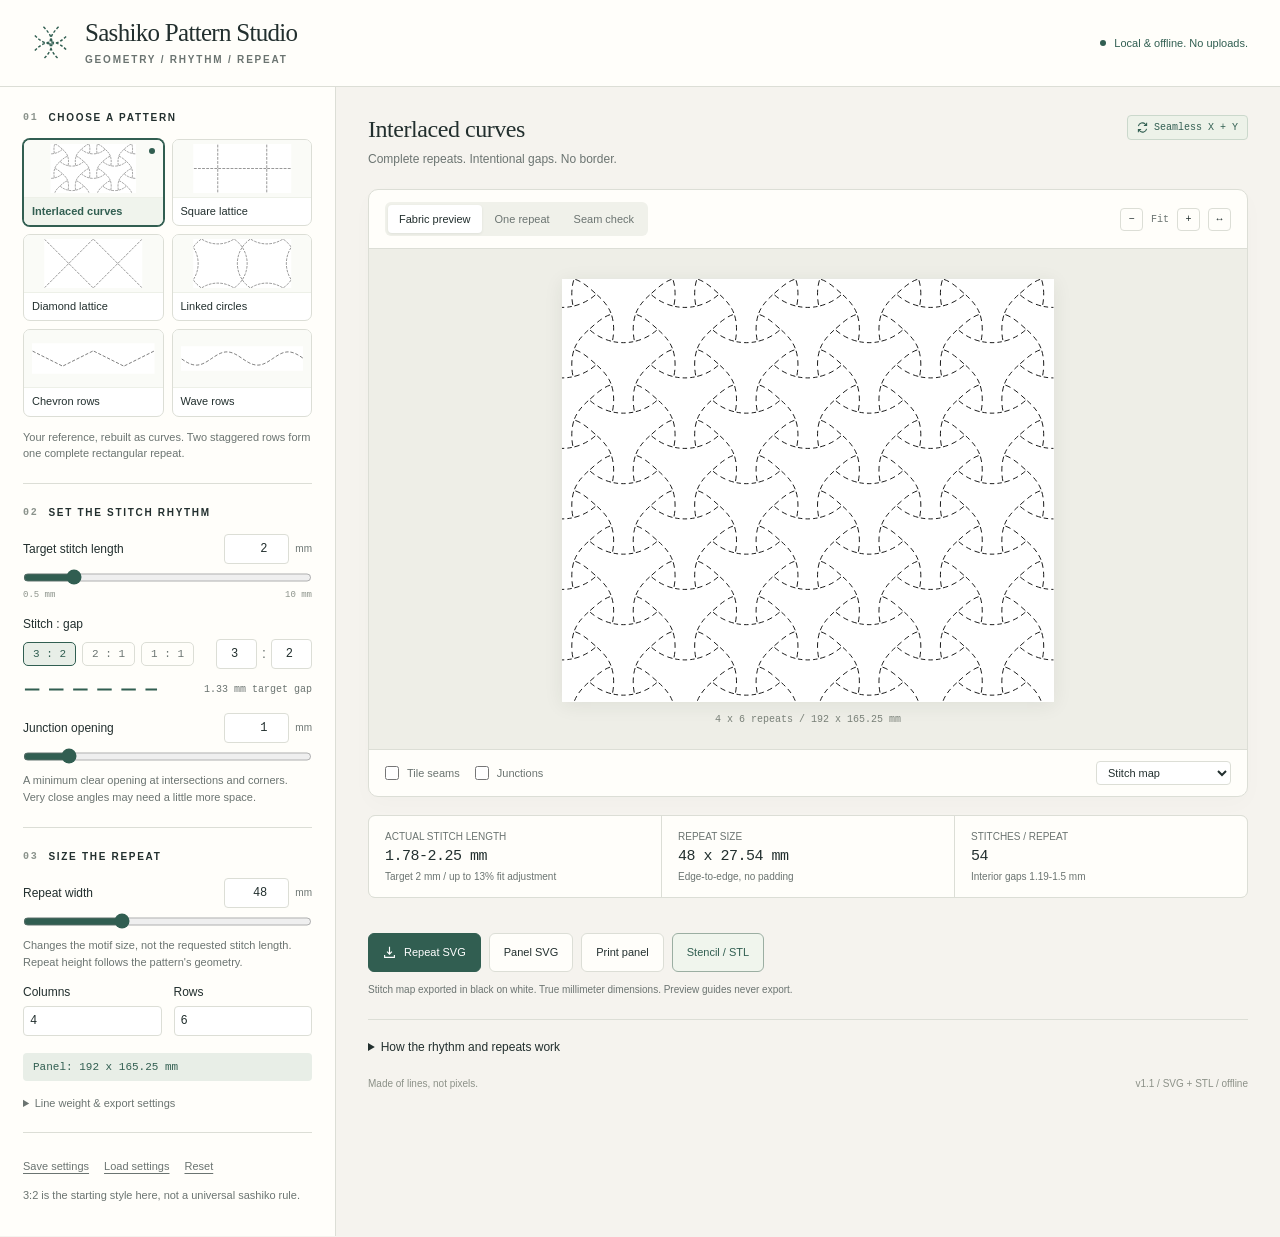
==== index.html @ c899e9f4 "Add Sashiko Pattern Studio with SVG and stencil STL export Import the complete v1.1 application, edi" ====
<!doctype html>
<html lang="en">
<head>
<meta charset="utf-8">
<meta name="viewport" content="width=device-width,initial-scale=1">
<meta name="color-scheme" content="light">
<title>Sashiko Pattern Studio</title>
<style>
:root{--paper:#f5f3ee;--white:#fffefa;--ink:#222f2e;--muted:#6b7471;--line:#dcded6;--green:#315e51;--green-light:#e8eee7;--accent:#c47b4a;--mono:ui-monospace,SFMono-Regular,Menlo,Consolas,monospace;--sans:Inter,-apple-system,BlinkMacSystemFont,"Segoe UI",sans-serif}
*{box-sizing:border-box}body{margin:0;background:var(--paper);color:var(--ink);font:14px/1.5 var(--sans)}button,input,select{font:inherit}button{cursor:pointer}button:focus-visible,input:focus-visible,select:focus-visible,a:focus-visible,summary:focus-visible{outline:3px solid var(--accent);outline-offset:3px}button:disabled{cursor:wait;opacity:.5}a{color:var(--green)}header{height:87px;display:flex;align-items:center;justify-content:space-between;border-bottom:1px solid var(--line);padding:0 32px;background:var(--white);gap:20px}.brand{display:flex;gap:15px;align-items:center}.brand-icon{width:38px;height:38px;color:var(--green)}h1{font-family:Georgia,serif;font-size:25px;font-weight:normal;letter-spacing:-.7px;line-height:1.15;margin:0}.kicker{font-size:10px;font-weight:600;letter-spacing:1.8px;text-transform:uppercase;color:var(--muted);margin-top:5px}.offline{display:flex;align-items:center;gap:8px;color:var(--green);font-size:11px;white-space:nowrap}.offline:before{content:"";width:6px;height:6px;border-radius:50%;background:var(--green)}.workspace{display:grid;grid-template-columns:336px minmax(0,1fr);max-width:1640px;margin:auto;min-height:calc(100vh - 87px)}aside{border-right:1px solid var(--line);background:var(--white);padding:23px 23px 32px}.section{padding:21px 0;border-bottom:1px solid var(--line)}.section:first-child{padding-top:0}.section:last-child{border:0;padding-bottom:0}.section-title{font-size:10px;letter-spacing:1.7px;text-transform:uppercase;font-weight:650;display:flex;align-items:center;gap:10px;margin:0 0 14px}.section-title span{color:#8b938c;font-family:var(--mono);font-size:10px}.patterns{display:grid;grid-template-columns:1fr 1fr;gap:8px}.pattern-card{position:relative;text-align:left;background:#fff;border:1px solid var(--line);border-radius:7px;padding:0;overflow:hidden;color:var(--ink);transition:border-color .15s,box-shadow .15s}.pattern-card svg{display:block;width:100%;height:57px;background:#fafbf7;padding:4px 8px}.pattern-card .card-name{font-size:11px;display:block;padding:7px 8px;border-top:1px solid #edf0e8;line-height:1.2}.pattern-card[aria-pressed="true"]{border-color:var(--green);box-shadow:0 0 0 1px var(--green)}.pattern-card[aria-pressed="true"] .card-name{color:var(--green);font-weight:600;background:#f0f4ed}.pattern-card[aria-pressed="true"]:after{content:"";position:absolute;right:8px;top:8px;width:6px;height:6px;border-radius:50%;background:var(--green)}.pattern-note{color:var(--muted);font-size:11px;margin:12px 0 0;min-height:32px}.control{margin-top:15px}.control:first-of-type{margin-top:0}.control-head{display:flex;justify-content:space-between;align-items:center;gap:8px;margin-bottom:6px}.control-head label{font-size:12px;font-weight:500}.number-unit{display:flex;align-items:center;gap:6px;font-size:10px;color:var(--muted)}input[type=number]{width:65px;padding:5px 6px;text-align:right;background:#fff;border:1px solid var(--line);border-radius:4px;color:var(--ink);font-family:var(--mono);font-size:12px}input[type=range]{display:block;width:100%;accent-color:var(--green);height:15px;margin:5px 0}.range-ends{display:flex;justify-content:space-between;font:9px var(--mono);color:#8c938b}.hint{font-size:11px;color:var(--muted);line-height:1.55;margin:8px 0 0}.ratio-row{display:flex;align-items:center;gap:6px;flex-wrap:wrap}.ratio-preset{padding:5px 9px;border:1px solid var(--line);border-radius:5px;background:transparent;font:11px var(--mono);color:var(--muted)}.ratio-preset.active{background:var(--green-light);border-color:var(--green);color:var(--green)}.ratio-custom{margin-left:auto;display:flex;align-items:center;gap:5px;color:var(--muted)}.ratio-custom input{width:41px;padding:5px 3px}.rhythm{display:flex;justify-content:space-between;gap:8px;margin-top:12px;align-items:center}.rhythm svg{width:135px;height:17px}.rhythm span{font:10px var(--mono);color:var(--muted)}.row{display:flex;gap:12px;align-items:center}.row .control{flex:1;margin-top:12px}.row .control-head{display:block}.row .control-head label{display:block;margin-bottom:5px}.row input{width:100%;text-align:left}.dimensions{font:11px var(--mono);color:var(--green);background:var(--green-light);border-radius:4px;padding:8px 10px;margin-top:11px}.advanced{margin-top:14px}summary{cursor:pointer;font-size:11px;color:var(--muted);user-select:none}details[open]>summary{margin-bottom:12px}.check{display:flex;gap:8px;align-items:center;cursor:pointer;font-size:11px;color:var(--muted);margin-top:10px}.check input{accent-color:var(--green);margin:0;width:14px;height:14px}.quiet-button{border:0;background:none;padding:4px 0;color:var(--muted);font-size:11px;text-decoration:underline;text-underline-offset:3px}.preset-actions{display:flex;gap:15px;align-items:center;flex-wrap:wrap}.canvas-area{min-width:0;padding:28px 32px 22px;display:flex;flex-direction:column}.intro{display:flex;justify-content:space-between;align-items:flex-start;gap:15px;margin-bottom:21px}.intro h2{font:normal 24px/1.2 Georgia,serif;letter-spacing:-.45px;margin:0 0 6px}.intro p{color:var(--muted);font-size:12px;margin:0}.badge{border:1px solid #cbd8cc;background:#edf2e9;color:var(--green);font:10px var(--mono);padding:6px 9px;border-radius:4px;white-space:nowrap;display:inline-flex;gap:6px;align-items:center}.badge svg{width:11px;height:11px}.preview-card{background:var(--white);border:1px solid var(--line);border-radius:10px;overflow:hidden;box-shadow:0 7px 22px #28392c05}.toolbar{padding:12px 16px;display:flex;align-items:center;justify-content:space-between;gap:12px;border-bottom:1px solid var(--line)}.tabs{display:flex;gap:2px;background:#f0f1ea;padding:3px;border-radius:6px}.tabs button{border:0;background:transparent;padding:6px 11px;font-size:11px;border-radius:4px;color:var(--muted);white-space:nowrap}.tabs button[aria-pressed=true]{background:#fff;box-shadow:0 1px 3px #21332215;color:var(--ink)}.zoom-group{display:flex;align-items:center;gap:8px;font:10px var(--mono);color:var(--muted)}.zoom-group button{background:none;border:1px solid var(--line);border-radius:4px;width:23px;height:23px;color:var(--ink)}.preview-stage{height:500px;overflow:auto;background-color:#eeeee7;background-image:radial-gradient(#b8bcb452 .7px,transparent .7px);background-size:12px 12px;padding:30px;position:relative}.sheet-wrap{width:max-content;min-width:100%;min-height:100%;display:flex;flex-direction:column;justify-content:center;align-items:center;gap:11px}.sheet{background:white;box-shadow:0 3px 18px #24312914;flex-shrink:0;line-height:0}.sheet svg{display:block}.sheet-label{font:10px var(--mono);color:#798078;text-align:center;line-height:1.4}.preview-options{display:flex;justify-content:space-between;align-items:center;gap:12px;padding:11px 16px;border-top:1px solid var(--line);flex-wrap:wrap}.checks{display:flex;gap:15px}.checks .check{margin:0}.mode-select{font-size:11px;padding:4px 7px;border:1px solid var(--line);background:#fff;border-radius:4px;color:var(--ink);max-width:140px}.stats{display:grid;grid-template-columns:repeat(3,1fr);gap:1px;border:1px solid var(--line);border-radius:7px;overflow:hidden;background:var(--line);margin-top:18px}.stat{background:var(--white);padding:13px 16px}.stat-label{color:var(--muted);font-size:10px;margin-bottom:4px}.stat-value{font:15px var(--mono);letter-spacing:-.5px}.stat-sub{font-size:10px;color:var(--muted);margin-top:4px}.export-bar{display:flex;justify-content:space-between;align-items:center;gap:15px;margin-top:20px;flex-wrap:wrap}.export-buttons{display:flex;gap:8px;flex-wrap:wrap}.button{background:#fffefa;border:1px solid var(--line);border-radius:6px;padding:10px 14px;color:var(--ink);font-size:11px;display:inline-flex;align-items:center;justify-content:center;gap:8px;text-decoration:none}.button.primary{background:var(--green);color:white;border-color:var(--green)}.button svg{width:13px;height:13px}.export-caption{font-size:10px;color:var(--muted);margin-top:10px}.notices{margin-top:15px}.notice{border-left:2px solid #c4905a;background:#faf0e1;padding:9px 12px;font-size:11px;color:#775c3c;margin:0 0 7px}.notes{margin-top:22px;padding-top:18px;border-top:1px solid var(--line)}.notes summary{font-size:12px;color:var(--ink)}.notes p{font-size:12px;color:var(--muted);max-width:770px;margin:10px 0}.notes code{font:11px var(--mono);background:#eaece4;padding:2px 4px;border-radius:3px}.footer{display:flex;justify-content:space-between;gap:10px;font-size:10px;color:#8c9188;margin-top:20px}.toast{position:fixed;bottom:24px;left:50%;transform:translateX(-50%);border:1px solid var(--line);background:var(--ink);color:white;padding:10px 18px;border-radius:6px;z-index:20;font-size:12px;box-shadow:0 4px 15px #0002;max-width:90vw}.toast[hidden]{display:none}#print-root{display:none}.error{color:#9d463e;background:#fff2ec;padding:12px;font-size:12px}.sr-only{position:absolute;width:1px;height:1px;padding:0;margin:-1px;overflow:hidden;clip:rect(0,0,0,0);white-space:nowrap;border:0}
@media(min-width:1400px){.preview-stage{height:570px}.canvas-area{padding:30px 42px}.workspace{grid-template-columns:350px minmax(0,1fr)}}
@media(max-width:1040px){header{padding:0 22px}.workspace{grid-template-columns:300px minmax(0,1fr)}aside{padding:22px 18px}.canvas-area{padding:25px 20px}.intro{display:block}.intro .badge{margin-top:11px}.preview-stage{height:430px;padding:22px}.toolbar{padding:10px}.tabs button{padding:6px 8px}.zoom-group span{display:none}.stats .stat{padding:12px}.stat-value{font-size:13px}.checks{gap:9px}.preview-options{padding:10px}.pattern-card svg{height:53px}}
@media(max-width:740px){header{height:76px;padding:0 18px}.offline{font-size:0;gap:0}.offline:before{width:7px;height:7px}.brand{gap:11px}h1{font-size:23px}.kicker{font-size:8px;letter-spacing:1.4px}.workspace{display:flex;flex-direction:column}.canvas-area{order:0;padding:21px 14px 17px}.intro{display:flex;align-items:center;margin-bottom:15px}.intro h2{font-size:22px}.intro p{font-size:11px;max-width:205px}.intro .badge{font-size:0;margin:0;padding:7px}.intro .badge svg{width:16px;height:16px}.preview-stage{height:335px;padding:20px}.tabs button{padding:6px 8px;font-size:10px}.zoom-group{gap:4px}.stats{margin-top:12px}.stat{padding:10px!important}.stat-label,.stat-sub{font-size:9px}.stat-value{font-size:12px!important}.checks .check{font-size:10px}.checks{gap:12px}.export-bar{margin-top:14px}.export-buttons{width:100%}.button{flex:1;padding:9px 8px;font-size:10px}.notes{margin-top:16px;padding-top:14px}aside{order:1;border-top:1px solid var(--line);border-right:0;padding:23px 23px}.patterns{grid-template-columns:repeat(3,1fr)}.pattern-note{min-height:0}.section{padding:22px 0}.pattern-card svg{height:62px}.footer{display:none}.sheet-label{font-size:9px}.intro .badge{display:none}.export-caption{font-size:10px}}
@media print{@page{size:letter;margin:0}html,body{margin:0!important;padding:0!important;background:white!important}body>header,body>.workspace,body>.toast{display:none!important}#print-root{display:block!important}.print-page{position:relative;box-sizing:border-box;padding:10mm;margin:0;break-after:page;page-break-after:always;background:#fff!important;overflow:hidden}.print-page:last-child{break-after:auto;page-break-after:auto}.print-heading{height:13mm;font:9pt Arial,sans-serif;line-height:1.4;color:#000}.print-heading strong{font-weight:700}.print-map{display:block;line-height:0}.print-foot{position:absolute;left:10mm;right:10mm;bottom:8mm;display:flex;align-items:flex-end;justify-content:space-between;font:7pt Arial,sans-serif;color:#000}.print-foot svg{display:block}.print-caption{max-width:115mm;text-align:right;font-size:7pt}.print-page svg{max-width:none!important}*{-webkit-print-color-adjust:exact;print-color-adjust:exact}}
/* Stencil workspace */
#stencil-dialog{width:min(1080px,96vw);max-width:1080px;max-height:94vh;margin:auto;padding:0;border:1px solid var(--line);border-radius:12px;color:var(--ink);background:var(--white);box-shadow:0 24px 90px #14271e40;overflow:auto}
#stencil-dialog::backdrop{background:#172b246b;backdrop-filter:blur(3px)}
.stencil-header{padding:24px 27px 19px;display:flex;gap:20px;justify-content:space-between;border-bottom:1px solid var(--line)}.stencil-header .kicker{margin:0 0 7px}.stencil-header h2{font:normal 28px/1.2 Georgia,serif;letter-spacing:-.5px;margin:0}.stencil-header p{margin:7px 0 0;font-size:12px;color:var(--muted)}.icon-button{flex-shrink:0;width:30px;height:30px;background:transparent;color:var(--muted);border:1px solid var(--line);border-radius:6px;line-height:1;font-size:16px}
.stencil-layout{display:grid;grid-template-columns:270px minmax(0,1fr)}.stencil-controls{padding:22px 23px;border-right:1px solid var(--line)}.stencil-controls select{width:100%;padding:8px;border:1px solid var(--line);border-radius:5px;background:white;color:var(--ink);font-size:12px}.stencil-controls .control{margin-top:22px}.stencil-controls .control:first-child{margin-top:0}.stencil-controls .dimensions{font-size:10px}.stencil-fixed{display:grid;gap:6px;border-top:1px solid var(--line);padding-top:15px;margin-top:21px;font-size:11px;color:var(--muted)}.stencil-fixed span{display:flex;justify-content:space-between;gap:12px}.stencil-fixed strong{color:var(--ink);font-weight:500}.stencil-controls .quiet-button{margin-top:11px}
.stencil-visual{min-width:0;padding:19px 23px}.stencil-toolbar{display:flex;align-items:center;justify-content:space-between;gap:12px;margin-bottom:12px}.stencil-toolbar .check{margin:0}.stencil-viewport{height:350px;background:#efefe8;border:1px solid var(--line);border-radius:8px;position:relative;overflow:hidden;display:flex;align-items:center;justify-content:center}.stencil-viewport #stencil-top{width:100%;height:100%;padding:28px;display:flex;align-items:center;justify-content:center;overflow:auto}.stencil-viewport svg{display:block;max-width:100%;max-height:100%;width:100%;height:100%;filter:drop-shadow(0 2px 4px #24312918)}#stencil-canvas{width:100%;height:100%;touch-action:none;cursor:grab}#stencil-canvas:active{cursor:grabbing}.stencil-progress{position:absolute;inset:0;background:#efefe8ee;display:flex;flex-direction:column;align-items:center;justify-content:center;gap:14px;padding:30px;text-align:center;color:var(--muted);font-size:12px}.spinner{width:23px;height:23px;border-radius:50%;border:2px solid #ccd6cb;border-top-color:var(--green);animation:spin .9s linear infinite}@keyframes spin{to{transform:rotate(360deg)}}.stencil-preview-caption{font-size:10px;color:var(--muted);margin-top:8px}.stencil-metrics{display:grid;grid-template-columns:repeat(3,1fr);gap:8px;margin-top:17px}.stencil-metric{padding:9px 10px;border:1px solid var(--line);border-radius:5px}.stencil-metric span{display:block;color:var(--muted);font-size:9px}.stencil-metric strong{display:block;font:12px var(--mono);margin-top:4px}.stencil-checks{margin-top:13px}.stencil-checks p{font-size:11px;line-height:1.6;margin:7px 0;padding:8px 10px;border-radius:3px}.stencil-ok{background:var(--green-light);color:var(--green)}.stencil-warning{background:#faf0e1;color:#775c3c;border-left:2px solid #c4905a}.stencil-error{background:#f8e9e4;color:#903c32;border-left:2px solid #b75b4d}.stencil-smallprint{font-size:10px}.stencil-footer{position:sticky;bottom:0;z-index:3;padding:17px 25px;border-top:1px solid var(--line);display:flex;align-items:center;justify-content:space-between;gap:15px;background:#f6f7f1}.stencil-footer .check{margin:0 0 7px;color:#775c3c;font-size:11px}.stencil-footer #stencil-ready{font-size:10px;color:var(--muted)}.stencil-actions{display:flex;gap:8px;flex-shrink:0}#stencil-dialog [hidden]{display:none!important}.stencil-footer button:disabled{cursor:not-allowed}.stencil-launch{border-color:#9baea2!important;color:var(--green)!important;background:#f0f5ed!important}.stencil-viewport:has(.stencil-progress:not([hidden])) #stencil-top{opacity:.3}
@media(max-width:800px){.stencil-layout{grid-template-columns:235px minmax(0,1fr)}.stencil-controls{padding:20px 17px}.stencil-visual{padding:18px 15px}.stencil-viewport{height:280px}.stencil-metric strong{font-size:10px}.stencil-metric{padding:8px 7px}.stencil-footer{padding:15px 18px}.stencil-actions .button{padding:9px 10px}}
@media(max-width:600px){#stencil-dialog{width:96vw;max-height:94vh}.stencil-header{padding:18px}.stencil-header h2{font-size:25px}.stencil-layout{display:flex;flex-direction:column}.stencil-visual{order:0;padding:15px}.stencil-controls{order:1;border-right:0;border-top:1px solid var(--line);padding:18px 22px}.stencil-viewport{height:265px}.stencil-controls .control{margin-top:16px}.stencil-fixed{margin-top:15px}.stencil-footer{position:sticky;bottom:0;display:block;z-index:2;padding:12px 15px}.stencil-actions{margin-top:10px}.stencil-metric strong{font-size:12px}.stencil-footer .button{font-size:11px}.stencil-smallprint{font-size:10px}.stencil-fixed{grid-template-columns:1fr;gap:4px}}
@media(prefers-reduced-motion:reduce){.spinner{animation:none}}
@media print{#stencil-dialog{display:none!important}}

</style>
<style id="print-size"></style>
</head>
<body>
<header>
 <div class="brand"><svg class="brand-icon" viewBox="0 0 40 40" fill="none" stroke="currentColor" stroke-width="1.5" stroke-dasharray="3 2"><path d="M3 12Q20 30 37 12M3 28Q20 10 37 28M12 3Q30 20 12 37M28 3Q10 20 28 37"/></svg><div><h1>Sashiko Pattern Studio</h1><div class="kicker">Geometry / Rhythm / Repeat</div></div></div>
 <div class="offline">Local &amp; offline. No uploads.</div>
</header>
<main class="workspace">
 <aside aria-label="Pattern settings">
  <section class="section"><h2 class="section-title"><span>01</span> Choose a pattern</h2><div class="patterns" id="pattern-list"></div><p id="pattern-note" class="pattern-note"></p></section>
  <section class="section"><h2 class="section-title"><span>02</span> Set the stitch rhythm</h2>
   <div class="control"><div class="control-head"><label for="stitch">Target stitch length</label><div class="number-unit"><input id="stitch" type="number" min="0.5" max="10" step="0.1" value="2" inputmode="decimal"><span>mm</span></div></div><input id="stitch-range" aria-label="Target stitch length slider" type="range" min="0.5" max="10" step="0.1" value="2"><div class="range-ends"><span>0.5 mm</span><span>10 mm</span></div></div>
   <div class="control"><div class="control-head"><label>Stitch : gap</label></div><div class="ratio-row"><button class="ratio-preset active" data-ratio="3,2">3 : 2</button><button class="ratio-preset" data-ratio="2,1">2 : 1</button><button class="ratio-preset" data-ratio="1,1">1 : 1</button><div class="ratio-custom"><input id="ratioA" aria-label="Stitch ratio part" type="number" min="1" max="10" step="0.1" value="3"><span>:</span><input id="ratioB" aria-label="Gap ratio part" type="number" min="1" max="10" step="0.1" value="2"></div></div><div class="rhythm"><svg id="rhythm" viewBox="0 0 140 15" aria-label="Stitch rhythm sample"></svg><span id="target-gap"></span></div></div>
   <div class="control"><div class="control-head"><label for="opening">Junction opening</label><div class="number-unit"><input id="opening" type="number" min="0.2" max="6" step="0.1" value="1" inputmode="decimal"><span>mm</span></div></div><input id="opening-range" aria-label="Junction opening slider" type="range" min="0.2" max="6" step="0.1" value="1"><p class="hint">A minimum clear opening at intersections and corners. Very close angles may need a little more space.</p></div>
  </section>
  <section class="section"><h2 class="section-title"><span>03</span> Size the repeat</h2>
   <div class="control"><div class="control-head"><label for="tileWidth">Repeat width</label><div class="number-unit"><input id="tileWidth" type="number" min="12" max="120" step="0.5" value="48" inputmode="decimal"><span>mm</span></div></div><input id="tileWidth-range" aria-label="Repeat width slider" type="range" min="12" max="120" step="0.5" value="48"><p class="hint">Changes the motif size, not the requested stitch length. Repeat height follows the pattern's geometry.</p></div>
   <div class="row"><div class="control"><div class="control-head"><label for="columns">Columns</label><input id="columns" type="number" min="1" max="20" step="1" value="4"></div></div><div class="control"><div class="control-head"><label for="rows">Rows</label><input id="rows" type="number" min="1" max="20" step="1" value="6"></div></div></div><div class="dimensions" id="panel-dimensions"></div>
   <details class="advanced"><summary>Line weight &amp; export settings</summary><div class="control"><div class="control-head"><label for="weight">Line weight</label><div class="number-unit"><input id="weight" type="number" min="0.15" max="0.9" step="0.05" value="0.35"><span>mm</span></div></div></div><label class="check"><input id="transparent" type="checkbox">Transparent SVG background</label><div class="control"><div class="control-head"><label for="paper">Print paper</label><select id="paper" class="mode-select"><option value="letter">US Letter</option><option value="a4">A4</option></select></div><p class="hint">Large panels print across pages with 5 mm overlap. Use 100% scale and check the 50 mm ruler.</p></div></details>
  </section>
  <section class="section"><div class="preset-actions"><button id="save-preset" class="quiet-button">Save settings</button><button id="load-preset" class="quiet-button">Load settings</button><button id="reset" class="quiet-button">Reset</button></div><input id="preset-file" type="file" accept=".json,application/json" hidden><p class="hint">3:2 is the starting style here, not a universal sashiko rule.</p></section>
 </aside>
 <section class="canvas-area" aria-label="Preview and export">
  <div class="intro"><div><h2 id="pattern-title">Interlaced curves</h2><p>Complete repeats. Intentional gaps. No border.</p></div><div class="badge" title="Geometry and stitch cadence repeat on both axes"><svg viewBox="0 0 16 16" fill="none" stroke="currentColor" stroke-width="1.5"><path d="M2 6a6 6 0 0 1 10-3l2 2M14 1v4h-4M14 10a6 6 0 0 1-10 3l-2-2M2 15v-4h4"/></svg> Seamless X + Y</div></div>
  <div class="preview-card">
   <div class="toolbar"><div class="tabs" aria-label="Preview layout"><button data-view="panel" aria-pressed="true">Fabric preview</button><button data-view="tile" aria-pressed="false">One repeat</button><button data-view="seams" aria-pressed="false">Seam check</button></div><div class="zoom-group"><button id="zoom-out" aria-label="Zoom out">&#8722;</button><span id="zoom-label">Fit</span><button id="zoom-in" aria-label="Zoom in">+</button><button id="zoom-fit" aria-label="Fit preview" title="Fit preview">&#8596;</button></div></div>
   <div class="preview-stage" id="preview-stage"><div class="sheet-wrap"><div class="sheet" id="sheet"></div><div class="sheet-label" id="sheet-label"></div></div></div>
   <div class="preview-options"><div class="checks"><label class="check"><input id="seams" type="checkbox">Tile seams</label><label class="check"><input id="nodes" type="checkbox">Junctions</label></div><select id="display" class="mode-select" aria-label="Drawing style"><option value="stitches">Stitch map</option><option value="geometry">Solid geometry</option><option value="overlay">Geometry + stitches</option></select></div>
  </div>
  <div class="stats" aria-live="polite"><div class="stat"><div class="stat-label">ACTUAL STITCH LENGTH</div><div class="stat-value" id="actual-length">&mdash;</div><div class="stat-sub" id="fit-note">Fitted between junctions</div></div><div class="stat"><div class="stat-label">REPEAT SIZE</div><div class="stat-value" id="tile-dimensions">&mdash;</div><div class="stat-sub">Edge-to-edge, no padding</div></div><div class="stat"><div class="stat-label">STITCHES / REPEAT</div><div class="stat-value" id="stitch-count">&mdash;</div><div class="stat-sub" id="gap-range">&mdash;</div></div></div>
  <div class="notices" id="notices" role="status"></div>
  <div class="export-bar"><div class="export-buttons"><button class="button primary" id="export-tile"><svg viewBox="0 0 16 16" fill="none" stroke="currentColor" stroke-width="1.4"><path d="M8 1v9m-3-3 3 3 3-3M2 11v3h12v-3"/></svg>Repeat SVG</button><button class="button" id="export-panel">Panel SVG</button><button class="button" id="print-panel">Print panel</button><button class="button stencil-launch" id="export-stencil">Stencil / STL</button></div></div><div class="export-caption" id="export-caption">Black on white. True millimeter dimensions. Preview guides never export.</div>
  <details class="notes"><summary>How the rhythm and repeats work</summary><p><strong>Geometry first.</strong> Each pattern is a periodic network of complete lines and curves. The interlaced design is a geometric reconstruction of your reference, not a crop of the old image. Its rectangular repeat contains two staggered rows.</p><p><strong>Stitches second.</strong> The engine finds shared junctions, reserves clear space, and fits a whole number of stitches along each interval. Interior stitch-to-gap ratios are preserved; stitch length can change slightly from interval to interval. Junction gaps are intentional exceptions. The actual range above is the one to use.</p><p><strong>Edges are not stopping points.</strong> Full stitched curves are translated across the boundaries before the output is clipped. Stitch spacing is never restarted merely because it reaches an edge. Wave rows fit a whole number of stitch-and-gap periods to one wavelength.</p><p><strong>The tile's box is part of the repeat.</strong> Repeat the exported SVG at its exact document width and height, with no spacing, mirroring, or "crop to artwork." Some curves and stitches should be cut by the edge: the next tile completes them. Cropping the SVG tightly to its visible black marks would break the repeat.</p><p><strong>Front-side design, not an automatic sewing route.</strong> This app does not choose stitch order, optimize back-side carries, or estimate skein length. A gap at a junction does not mean you need to cut the thread. Plan how to traverse the continuous geometry before stitching.</p><p><strong>Print scale.</strong> Use 100% / actual size, turn off browser headers and footers, and measure the 50 mm ruler. PDF saving is available through your browser's print dialog. SVGs retain millimeter dimensions, but importing applications can rescale them.</p><p><strong>STL stencil export.</strong> The stencil tool turns each stitch into a rounded through-slot, then extrudes the remaining plastic as a flat plate. Slot width is separate from SVG line weight. Minimum plastic spacing is checked, not silently repaired. Thin areas require acknowledgement; touching slots, detached pieces, or failed mesh checks block export. There is no floor or Z bevel. View both sides in your slicer and test a small print before making a large template.</p><p><strong>About the style.</strong> These are adjustable design choices, not universal sashiko requirements. See <a href="https://upcyclestitches.com/sashiko-rules/" target="_blank" rel="noopener noreferrer">Atsushi Futatsuya's discussion of sashiko rules</a>. Implementation references: <a href="https://developer.mozilla.org/en-US/docs/Web/SVG/Reference/Element/pattern" target="_blank" rel="noopener noreferrer">SVG repeat units</a> and <a href="https://developer.mozilla.org/en-US/docs/Web/CSS/Reference/At-rules/@page" target="_blank" rel="noopener noreferrer">print pages</a>. These optional links are the only external resources; the app itself makes no network requests.</p></details>
  <div class="footer"><span>Made of lines, not pixels.</span><span>v1.1 / SVG + STL / offline</span></div>
 </section>
</main>
<dialog id="stencil-dialog" aria-labelledby="stencil-title">
 <div class="stencil-header"><div><div class="kicker">3D-printable marking template</div><h2 id="stencil-title">A stencil, not a relief.</h2><p>Round-ended stitch slots. Open all the way through.</p></div><button id="stencil-close" class="icon-button" aria-label="Close stencil export">&#10005;</button></div>
 <div class="stencil-layout">
  <section class="stencil-controls" aria-label="Stencil settings">
   <div class="control"><div class="control-head"><label for="stencil-scope">Export area</label></div><select id="stencil-scope"><option value="repeat">One seamless repeat</option><option value="panel">Full panel</option></select></div>
   <div class="dimensions" id="stencil-dimensions"></div>
   <div class="control"><div class="control-head"><label for="stencil-thickness">Plate thickness</label><div class="number-unit"><input type="number" id="stencil-thickness" min="0.4" max="5" step="0.1" value="1.4" inputmode="decimal"><span>mm</span></div></div><input type="range" id="stencil-thickness-range" aria-label="Plate thickness slider" min="0.4" max="5" step="0.1" value="1.4"></div>
   <div class="control"><div class="control-head"><label for="stencil-slotWidth">Slot width</label><div class="number-unit"><input type="number" id="stencil-slotWidth" min="0.3" max="3" step="0.05" value="0.9" inputmode="decimal"><span>mm</span></div></div><input type="range" id="stencil-slotWidth-range" aria-label="Slot width slider" min="0.3" max="3" step="0.05" value="0.9"><p class="hint">Separate from the SVG line weight. The fitted stitch lengths and gaps stay in place; widening slots can reduce plastic around junctions.</p></div>
   <div class="control"><div class="control-head"><label for="stencil-opening">Junction opening</label><div class="number-unit"><input type="number" id="stencil-opening" min="0.2" max="6" step="0.1" value="1" inputmode="decimal"><span>mm</span></div></div><p class="hint">Shared with the stitch map. Increase this to leave more plastic where lines meet.</p></div>
   <div class="control"><div class="control-head"><label for="stencil-minWeb">Minimum plastic spacing</label><div class="number-unit"><input type="number" id="stencil-minWeb" min="0.2" max="3" step="0.05" value="0.9" inputmode="decimal"><span>mm</span></div></div><input type="range" id="stencil-minWeb-range" aria-label="Minimum plastic spacing slider" min="0.2" max="3" step="0.05" value="0.9"><p class="hint">A warning threshold, not an automatic pattern change. Checks slot-to-slot spacing and positive rims near the plate edge.</p></div>
   <div class="stencil-fixed"><span>End shape <strong>Rounded</strong></span><span>Cut depth <strong>Through</strong></span><span>Bevel / backing floor <strong>None</strong></span></div>
   <p class="hint">Outer XY edges stay square and at the exact repeat size. Slots crossing the boundary are intentionally open; the adjacent tile completes them.</p>
   <button class="quiet-button" id="stencil-defaults">Reset stencil settings</button>
  </section>
  <section class="stencil-visual" aria-label="Stencil preview and mesh checks">
   <div class="stencil-toolbar"><div class="tabs" aria-label="Stencil preview mode"><button data-stencil-view="top" aria-pressed="true">Top view</button><button data-stencil-view="3d" aria-pressed="false">3D mesh</button></div><label class="check"><input type="checkbox" id="stencil-showWarnings" checked>Show thin spots</label></div>
   <div class="stencil-viewport" id="stencil-viewport"><div id="stencil-top"></div><canvas id="stencil-canvas" hidden tabindex="0" aria-label="3D stencil. Drag or use arrow keys to rotate. Scroll or use plus and minus to zoom. Home resets the view."></canvas><div id="stencil-progress" class="stencil-progress" role="status"><span class="spinner"></span><span id="stencil-progress-text">Preparing stencil...</span></div></div>
   <div class="stencil-preview-caption" id="stencil-preview-caption">Dark = printed plastic. Openings = no material at any height.</div>
   <div class="stencil-metrics" id="stencil-metrics"></div>
   <div class="stencil-checks" id="stencil-checks" aria-live="polite"></div>
   <p class="hint stencil-smallprint">Spacing is measured on the generated polygon outlines; it is not a complete mechanical or slicer analysis. Check the sliced toolpaths and print a small test first. Dimensions are millimeters.</p>
  </section>
 </div>
 <div class="stencil-footer"><div><label id="stencil-ack-row" class="check" hidden><input id="stencil-ack" type="checkbox">I have reviewed the thin-plastic warnings; export anyway.</label><span id="stencil-ready" role="status">Checking geometry...</span></div><div class="stencil-actions"><button id="stencil-report" class="button" disabled>Save build report</button><button id="stencil-download" class="button primary" disabled>Download STL</button></div></div>
</dialog>

<div class="toast" id="toast" role="status" hidden></div><div id="print-root"></div>
<noscript><div class="error">This app needs JavaScript enabled. All computation stays in your browser.</div></noscript>
<script id="pattern-app-source">

'use strict';
/**
 * Sashiko Pattern Studio - dependency-free, local-first SVG and stencil generator.
 * Units: millimeters, including the SVG viewBox. No raster image is embedded.
 * Architecture: registry -> periodic geometry graph -> junction clearances ->
 * arc-length stitch fitting -> complete paths -> periodic copies -> clipping.
 * IMPORTANT: never dash a cropped tile. Cut only after periodic replication.
 */
(() => {
const VERSION = 2;
const TAU = Math.PI * 2;
const DEFAULTS = Object.freeze({pattern:'interlaced',stitch:2,ratioA:3,ratioB:2,opening:1,tileWidth:48,columns:4,rows:6,weight:0.35,transparent:false,paper:'letter',display:'stitches',seams:false,nodes:false,view:'panel'});
const LIMITS = {stitch:[0.5,10],ratioA:[1,10],ratioB:[1,10],opening:[0.2,6],tileWidth:[12,120],columns:[1,20],rows:[1,20],weight:[0.15,0.9]};
const $ = id => document.getElementById(id);
const clamp = (n,a,b) => Math.max(a,Math.min(b,n));
const hypot = (a,b) => Math.hypot(a[0]-b[0],a[1]-b[1]);
const lerp = (a,b,t) => [a[0]+(b[0]-a[0])*t,a[1]+(b[1]-a[1])*t];
const mod = (a,n) => ((a%n)+n)%n;
const fmt = n => (Math.abs(n)<0.0000001?0:n).toFixed(5).replace(/\.?0+$/,'');
const mm = n => n.toFixed(2).replace(/\.?0+$/,'');
const point = p => `${fmt(p[0])} ${fmt(p[1])}`;
const xml = s => String(s).replace(/[&<>"']/g,c=>({'&':'&amp;','<':'&lt;','>':'&gt;','"':'&quot;',"'":'&apos;'}[c]));
const unit = v => {const l=Math.hypot(...v);return l>1e-12?v.map(x=>x/l):[1,0];};
let uid=0;

// -- Geometric primitives. Curved stitch fragments remain genuine SVG curves. --
function splitCubic(ps,t){const a=lerp(ps[0],ps[1],t),b=lerp(ps[1],ps[2],t),c=lerp(ps[2],ps[3],t),d=lerp(a,b,t),e=lerp(b,c,t),f=lerp(d,e,t);return [[ps[0],a,d,f],[f,e,c,ps[3]]];}
function cubicPoint(ps,t){const q=1-t;return [0,1].map(i=>q*q*q*ps[0][i]+3*q*q*t*ps[1][i]+3*q*t*t*ps[2][i]+t*t*t*ps[3][i]);}
function cubicSlice(ps,a,b){let out=ps;if(b<1)out=splitCubic(out,b)[0];if(a>0)out=splitCubic(out,a/b)[1];return out;}
function line(p0,p1){const L=hypot(p0,p1);return {kind:'line',p0,p1,L,bounds:[Math.min(p0[0],p1[0]),Math.min(p0[1],p1[1]),Math.max(p0[0],p1[0]),Math.max(p0[1],p1[1])],at:s=>lerp(p0,p1,clamp(s/L,0,1)),tangent:()=>unit([p1[0]-p0[0],p1[1]-p0[1]]),slice(a,b){return `M ${point(this.at(a))} L ${point(this.at(b))}`;}};}
function cubic(ps){
 // A 512-step arc-length table gives sub-0.01 mm accuracy at the allowed sizes.
 const steps=512,ls=new Float64Array(steps+1);let prev=ps[0];
 for(let i=1;i<=steps;i++){const p=cubicPoint(ps,i/steps);ls[i]=ls[i-1]+hypot(p,prev);prev=p;}
 const L=ls[steps];
 function tAt(s){s=clamp(s,0,L);let lo=0,hi=steps;while(hi-lo>1){const mid=(lo+hi)>>1;if(ls[mid]<=s)lo=mid;else hi=mid;}return (lo+(s-ls[lo])/(ls[hi]-ls[lo]||1))/steps;}
 return {kind:'cubic',p0:ps[0],p1:ps[3],L,ps,bounds:[Math.min(...ps.map(p=>p[0])),Math.min(...ps.map(p=>p[1])),Math.max(...ps.map(p=>p[0])),Math.max(...ps.map(p=>p[1]))],at:s=>cubicPoint(ps,tAt(s)),tangent(end){const a=end?ps[2]:ps[0],b=end?ps[3]:ps[1];return unit([b[0]-a[0],b[1]-a[1]]);},slice(a,b){const sub=cubicSlice(ps,tAt(a),tAt(b));return `M ${point(sub[0])} C ${point(sub[1])} ${point(sub[2])} ${point(sub[3])}`;}};
}
function arc(c,r,a0,a1){const L=Math.abs(a1-a0)*r,dir=Math.sign(a1-a0),at=s=>{const a=a0+dir*clamp(s,0,L)/r;return [c[0]+r*Math.cos(a),c[1]+r*Math.sin(a)];};return {kind:'arc',p0:at(0),p1:at(L),L,c,r,a0,a1,bounds:[c[0]-r,c[1]-r,c[0]+r,c[1]+r],at,tangent(end){const a=end?a1:a0;return [-Math.sin(a)*dir,Math.cos(a)*dir];},slice(a,b){return `M ${point(at(a))} A ${fmt(r)} ${fmt(r)} 0 ${b-a>Math.PI*r?1:0} ${dir>0?1:0} ${point(at(b))}`;}};}
function path(parts,options={}){
 const lengths=[0];for(const p of parts)lengths.push(lengths.at(-1)+p.L);
 const L=lengths.at(-1);
 return {parts,L,p0:parts[0].p0,p1:parts.at(-1).p1,periodic:!!options.periodic,route:options.route||'',bounds:[Math.min(...parts.map(p=>p.bounds[0])),Math.min(...parts.map(p=>p.bounds[1])),Math.max(...parts.map(p=>p.bounds[2])),Math.max(...parts.map(p=>p.bounds[3]))],tangent(end){return end?parts.at(-1).tangent(true):parts[0].tangent(false);},at(s){s=clamp(s,0,L);let i=0;while(i<parts.length-1&&lengths[i+1]<s)i++;return parts[i].at(s-lengths[i]);},slice(a,b){a=clamp(a,0,L);b=clamp(b,0,L);let d='';for(let i=0;i<parts.length;i++){const x=Math.max(a,lengths[i]),y=Math.min(b,lengths[i+1]);if(y-x<1e-8)continue;let seg=parts[i].slice(x-lengths[i],y-lengths[i]);if(d)seg=seg.replace(/^M\s+[-\d.]+\s+[-\d.]+\s+/,'');d+=(d?' ':'')+seg;}return d;}};
}
const edge = (primitive,route='') => path([primitive],{route});

// Every registry entry specifies a rectangular lattice, not an arbitrary crop.
const PATTERNS = {
 interlaced:{name:'Interlaced curves',note:'Your reference, rebuilt as curves. Two staggered rows form one complete rectangular repeat.',aspect:70/122,
  build(W){const k=W/122,H=70*k,E=[];const P=(p,ox=0,oy=0,mirror=false)=>[(ox+(mirror?122-p[0]:p[0]))*k,(oy+p[1])*k];
   // Hermite control points preserve smooth tangents through the T junctions.
   const knots=[[12,0],[34,15],[49,35],[50,62]],tangents=[[25,7],[20,17.5],[8,23.5],[-6,28]];
   for(let row=0;row<2;row++){const ox=row*61,oy=row*35;
    for(const mirror of [false,true])for(let i=0;i<3;i++){const a=knots[i],b=knots[i+1],ta=tangents[i],tb=tangents[i+1];E.push(edge(cubic([P(a,ox,oy,mirror),P([a[0]+ta[0]/3,a[1]+ta[1]/3],ox,oy,mirror),P([b[0]-tb[0]/3,b[1]-tb[1]/3],ox,oy,mirror),P(b,ox,oy,mirror)]),`row-${row}-${mirror?'right':'left'}`));}
    const cy=12.875,r=Math.hypot(34,50-cy),pts=[[27,50],[50,62],[72,62],[95,50]],angles=pts.map(p=>Math.atan2(p[1]-cy,p[0]-61));
    for(let j=0;j<3;j++)E.push(edge(arc(P([61,cy],ox,oy),r*k,angles[j],angles[j+1]),`row-${row}-cup`));
   }return {W,H,edges:E};
  }},
 grid:{name:'Square lattice',note:'Straight rows and columns, with open spaces at every crossing.',aspect:1,build(W){return {W,H:W,edges:[edge(line([W/2,W/2],[W*1.5,W/2]),'horizontal'),edge(line([W/2,W/2],[W/2,W*1.5]),'vertical')]};}},
 diamonds:{name:'Diamond lattice',note:'Two diagonal families. Each crossing gets its own breathing room.',aspect:1,build(W){const p=[W/2,W/2];return {W,H:W,edges:[[0,0],[W,0],[W,W],[0,W]].map((q,i)=>edge(line(p,q),`diagonal-${i%2}`))};}},
 circles:{name:'Linked circles',note:'Overlapping circular rows, split only at their true intersections.',aspect:1,build(W){const r=.6*W,b=Math.acos(W/(2*r)),angles=[];for(let i=0;i<4;i++)angles.push(mod(i*Math.PI/2-b,TAU),mod(i*Math.PI/2+b,TAU));angles.sort((a,b)=>a-b);return {W,H:W,edges:angles.map((a,i)=>edge(arc([W/2,W/2],r,a,i===angles.length-1?angles[0]+TAU:angles[i+1]),'circle'))};}},
 chevrons:{name:'Chevron rows',note:'Parallel zigzags. Stitches stop short of each peak and valley.',aspect:.5,build(W){const H=W/2,a=[0,H/4],b=[W/2,H*3/4],c=[W,H/4];return {W,H,edges:[edge(line(a,b),'zigzag'),edge(line(b,c),'zigzag')]};}},
 waves:{name:'Wave rows',note:'Smooth, continuous waves. A whole number of stitch periods fits each wavelength.',aspect:.4,build(W){const H=W*.4,A=H*.27,parts=[],n=8;for(let i=0;i<n;i++){const x0=W*i/n,x1=W*(i+1)/n,dx=x1-x0,y0=H/2+A*Math.sin(TAU*x0/W),y1=H/2+A*Math.sin(TAU*x1/W),d0=A*TAU/W*Math.cos(TAU*x0/W),d1=A*TAU/W*Math.cos(TAU*x1/W);parts.push(cubic([[x0,y0],[x0+dx/3,y0+d0*dx/3],[x1-dx/3,y1-d1*dx/3],[x1,y1]]));}return {W,H,edges:[path(parts,{periodic:true,route:'wave'})]};}}
};

function validate(raw){
 const out={...DEFAULTS};if(!raw||typeof raw!=='object'||Array.isArray(raw))return out;
 for(const [key,[lo,hi]] of Object.entries(LIMITS)){if(typeof raw[key]==='number'&&Number.isFinite(raw[key]))out[key]=clamp(raw[key],lo,hi);}
 out.columns=Math.round(out.columns);out.rows=Math.round(out.rows);
 if(Object.hasOwn(PATTERNS,raw.pattern))out.pattern=raw.pattern;
 for(const key of ['transparent','seams','nodes'])if(typeof raw[key]==='boolean')out[key]=raw[key];
 if(['letter','a4'].includes(raw.paper))out.paper=raw.paper;
 if(['stitches','geometry','overlay'].includes(raw.display))out.display=raw.display;
 if(['panel','tile','seams'].includes(raw.view))out.view=raw.view;
 return out;
}
function nodeKey(p,W,H){let x=mod(p[0],W),y=mod(p[1],H);if(W-x<1e-5||x<1e-5)x=0;if(H-y<1e-5||y<1e-5)y=0;return `${x.toFixed(4)},${y.toFixed(4)}`;}

/** Fit dashes to geometry, not the viewport. No junction is discovered from pixels. */
function buildModel(raw){
 const s=validate(raw),geo=PATTERNS[s.pattern].build(s.tileWidth),{W,H,edges}=geo,nodes=new Map();
 edges.forEach((e,ei)=>{e.id=ei;if(e.periodic)return;[e.p0,e.p1].forEach((p,end)=>{const key=nodeKey(p,W,H),v=e.tangent(!!end).map(x=>end?-x:x);if(!nodes.has(key))nodes.set(key,{key,p:[mod(p[0],W),mod(p[1],H)],arms:[],clearance:0});nodes.get(key).arms.push({ei,end,v});});});
 for(const n of nodes.values()){
  let angle=Math.PI;for(let i=0;i<n.arms.length;i++)for(let j=i+1;j<n.arms.length;j++){const a=n.arms[i].v,b=n.arms[j].v,dot=clamp(a[0]*b[0]+a[1]*b[1],-1,1);angle=Math.min(angle,Math.acos(dot));}
  // Rounded caps are inset later. This also separates arms at acute angles.
  const separation=Math.min(.2,s.opening/3),angleClearance=(s.weight+separation)/(2*Math.sin(Math.max(.08,angle)/2))-s.weight/2;
  n.clearance=Math.max(s.opening/2,angleClearance);
  for(const a of n.arms)edges[a.ei][a.end?'endClear':'startClear']=n.clearance;
 }
 const q=s.ratioA/s.ratioB,targetGap=s.stitch/q,dashes=[],lengths=[],gaps=[],fits=[],warnings=[];let skipped=0,omitted=0;
 for(const e of edges){
  let n,a,g,start;
  if(e.periodic){
   const estimate=e.L/(s.stitch+targetGap),candidates=[Math.max(1,Math.floor(estimate)),Math.max(1,Math.ceil(estimate))];
   n=candidates.reduce((best,x)=>Math.abs(Math.log(e.L/(x*(1+1/q))/s.stitch))<Math.abs(Math.log(e.L/(best*(1+1/q))/s.stitch))?x:best,candidates[0]);
   a=e.L/(n*(1+1/q));g=a/q;start=g/2;
  }else{
   const c0=e.startClear||0,c1=e.endClear||0,D=e.L-c0-c1;
   if(D<=s.weight+.05){skipped++;continue;}
   const estimate=(D+targetGap)/(s.stitch+targetGap),lo=Math.max(1,Math.floor(estimate)),hi=Math.max(1,Math.ceil(estimate));
   const fit=x=>D/(x+(x-1)/q);
   n=Math.abs(Math.log(fit(lo)/s.stitch))<=Math.abs(Math.log(fit(hi)/s.stitch))?lo:hi;
   a=fit(n);g=a/q;start=c0;
  }
  if(!Number.isFinite(a)||a<=0)throw new Error('Unable to fit stitches to this geometry.');
  fits.push({edge:e.id,n,a,g,start});
  for(let j=0;j<n;j++){
   const from=start+j*(a+g),to=from+a;
   // Insets keep round caps from eating the requested gaps. No white masks.
   const inset=s.weight/2;
   if(a<=s.weight+.02){omitted++;continue;}
   const fromInk=from+inset,toInk=to-inset;
   dashes.push({edge:e.id,from,to,fromInk,toInk,length:a,d:e.slice(fromInk,toInk)});lengths.push(a);
  }
  if(n>1||e.periodic)gaps.push(g);
 }
 const min=lengths.length?Math.min(...lengths):0,max=lengths.length?Math.max(...lengths):0,maxDeviation=lengths.length?Math.max(Math.abs(min/s.stitch-1),Math.abs(max/s.stitch-1)):0;
 if(skipped||omitted)warnings.push(`${skipped?skipped+' curve interval'+(skipped===1?' is':'s are')+' too short for the current opening':''}${skipped&&omitted?'; ':''}${omitted?omitted+' stitch'+(omitted===1?' is':'es are')+' shorter than the line weight':''}. Increase repeat size, reduce the opening, or reduce line weight.`);
 if(maxDeviation>.25)warnings.push(`Fitting changes some stitches by up to ${Math.round(maxDeviation*100)}% from the target. A larger repeat or shorter target stitch usually gives a closer fit. The displayed actual lengths are authoritative.`);
 if(q<=1)warnings.push(`The selected ${mm(s.ratioA)}:${mm(s.ratioB)} ratio makes stitches ${q===1?'equal to':'shorter than'} interior gaps. Choose 3:2 for the longer-stitch style.`);
 const bounds=[Math.min(...edges.map(e=>e.bounds[0])),Math.min(...edges.map(e=>e.bounds[1])),Math.max(...edges.map(e=>e.bounds[2])),Math.max(...edges.map(e=>e.bounds[3]))];
 return {s,W,H,edges,nodes:[...nodes.values()],dashes,lengths,gaps,fits,min,max,maxDeviation,warnings,skipped,omitted,bounds};
}

// -- Rendering. A single global clip means no per-tile anti-aliased hairlines. --
function copies(bounds,W,H,rect,pad=0){
 const [x,y,w,h]=rect;
 const x0=Math.ceil((x-bounds[2]-pad)/W),x1=Math.floor((x+w-bounds[0]+pad)/W),y0=Math.ceil((y-bounds[3]-pad)/H),y1=Math.floor((y+h-bounds[1]+pad)/H),out=[];
 for(let j=y0;j<=y1;j++)for(let i=x0;i<=x1;i++)out.push([i*W,j*H]);return out;
}
function sourceMarkup(m,id,mode){
 const geometry=m.edges.map(e=>`<path d="${e.slice(0,e.L)}" data-route="${xml(e.route)}"/>`).join('');
 const stitched=m.dashes.map(d=>`<path d="${d.d}"/>`).join('');
 let body='';if(mode==='geometry'||mode==='overlay')body+=`<g fill="none" stroke="${mode==='overlay'?'#c9cfc5':'#000'}" stroke-width="${fmt(mode==='overlay'?Math.min(.22,m.s.weight*.6):m.s.weight)}" stroke-linecap="round" stroke-linejoin="round">${geometry}</g>`;
 if(mode!=='geometry')body+=`<g fill="none" stroke="#000" stroke-width="${fmt(m.s.weight)}" stroke-linecap="round" stroke-linejoin="round">${stitched}</g>`;
 return `<g id="${id}">${body}</g>`;
}
function svgFor(m,cols=1,rows=1,options={}){
 const id=`sashiko-${++uid}`,fullW=m.W*cols,fullH=m.H*rows,rect=options.rect||[0,0,fullW,fullH],[x,y,w,h]=rect,mode=options.mode||'stitches',pad=m.s.weight;
 const defs=`<defs>${sourceMarkup(m,id+'-source',mode)}<clipPath id="${id}-clip"><rect x="${fmt(x)}" y="${fmt(y)}" width="${fmt(w)}" height="${fmt(h)}"/></clipPath></defs>`;
 const uses=copies(m.bounds,m.W,m.H,rect,pad).map(([tx,ty])=>`<use href="#${id}-source" xlink:href="#${id}-source" transform="translate(${fmt(tx)} ${fmt(ty)})"/>`).join('');
 let guide='';
 if(options.nodes){const circles=m.nodes.map(n=>`<circle cx="${fmt(n.p[0])}" cy="${fmt(n.p[1])}" r="${fmt(n.clearance)}"/>`).join(''),nId=id+'-nodes';guide+=`<defs><g id="${nId}" fill="#e9ad5d" fill-opacity=".15" stroke="#bd8749" stroke-width=".1">${circles}</g></defs>`+copies([0,0,m.W,m.H],m.W,m.H,rect,4).map(([tx,ty])=>`<use href="#${nId}" transform="translate(${fmt(tx)} ${fmt(ty)})"/>`).join('');}
 if(options.seams){let d='';for(let i=0;i<=cols;i++)d+=`M${fmt(i*m.W)} 0V${fmt(fullH)} `;for(let j=0;j<=rows;j++)d+=`M0 ${fmt(j*m.H)}H${fmt(fullW)} `;guide+=`<path d="${d}" fill="none" stroke="#749b8c" stroke-width=".18" stroke-dasharray="1.2 1"/>`;}
 const meta=xml(JSON.stringify({app:'Sashiko Pattern Studio',version:VERSION,units:'mm',tileWidth:m.W,tileHeight:m.H,columns:cols,rows,mode,settings:m.s,actualStitchRange:[m.min,m.max],junctionGaps:'deliberate exceptions to interior stitch:gap ratio'}));
 return `<svg xmlns="http://www.w3.org/2000/svg" xmlns:xlink="http://www.w3.org/1999/xlink" width="${fmt(w)}mm" height="${fmt(h)}mm" viewBox="${fmt(x)} ${fmt(y)} ${fmt(w)} ${fmt(h)}" role="img" aria-label="${xml(PATTERNS[m.s.pattern].name)} ${mode==='geometry'?'geometry':'stitch pattern'}"><title>${xml(PATTERNS[m.s.pattern].name)} - ${cols} by ${rows} repeats</title><desc>Periodic on both axes. Preserve the exact document size when tiling. No border or watermark.</desc><metadata>${meta}</metadata>${defs}${options.transparent?'':`<rect x="${fmt(x)}" y="${fmt(y)}" width="${fmt(w)}" height="${fmt(h)}" fill="#fff"/>`}<g clip-path="url(#${id}-clip)">${uses}${guide}</g></svg>`;
}

// -- Application state, accessible controls and responsive preview. --
let state={...DEFAULTS};try{const saved=JSON.parse(localStorage.getItem('sashiko-studio-v1')||'null');if(saved)state=validate(saved);}catch(_){/* Private/file contexts may disallow storage. */}
let model=null,zoom=1,renderTimer=null,toastTimer=null;
function toast(message){$('toast').textContent=message;$('toast').hidden=false;clearTimeout(toastTimer);toastTimer=setTimeout(()=>$('toast').hidden=true,4200);}
function persist(){try{localStorage.setItem('sashiko-studio-v1',JSON.stringify(state));}catch(_){/* JSON save/load is always available as a fallback. */}}
function syncControls(){
 for(const key of Object.keys(LIMITS)){if($(key))$(key).value=state[key];if($(key+'-range'))$(key+'-range').value=state[key];}
 for(const key of ['transparent','seams','nodes'])$(key).checked=state[key];
 for(const key of ['paper','display'])$(key).value=state[key];
 document.querySelectorAll('[data-pattern]').forEach(b=>b.setAttribute('aria-pressed',String(b.dataset.pattern===state.pattern)));
 document.querySelectorAll('[data-view]').forEach(b=>b.setAttribute('aria-pressed',String(b.dataset.view===state.view)));
 document.querySelectorAll('[data-ratio]').forEach(b=>{const [a,c]=b.dataset.ratio.split(',').map(Number);b.classList.toggle('active',Math.abs(a/c-state.ratioA/state.ratioB)<1e-6);});
}
function dimensionsForView(){return state.view==='tile'?[1,1]:state.view==='seams'?[3,3]:[state.columns,state.rows];}
function drawPreview(){if(!model)return;const [cols,rows]=dimensionsForView();$('sheet').innerHTML=svgFor(model,cols,rows,{mode:state.display,seams:state.seams||state.view==='seams',nodes:state.nodes,transparent:false});sizePreview();$('sheet-label').textContent=`${cols} x ${rows} repeat${cols*rows===1?'':'s'}  /  ${mm(cols*model.W)} x ${mm(rows*model.H)} mm${state.view==='seams'?'  /  seams are preview guides only':''}`;}
function sizePreview(){if(!model)return;const [cols,rows]=dimensionsForView(),stage=$('preview-stage'),svg=$('sheet').querySelector('svg');if(!svg)return;const availW=Math.max(150,stage.clientWidth-60),availH=Math.max(180,stage.clientHeight-77),scale=Math.min(availW/(cols*model.W),availH/(rows*model.H))*zoom;svg.style.width=`${cols*model.W*scale}px`;svg.style.height=`${rows*model.H*scale}px`;$('zoom-label').textContent=zoom===1?'Fit':`${Math.round(zoom*100)}%`;}
function render(){
 try{model=buildModel(state);state=model.s;const p=PATTERNS[state.pattern];$('pattern-title').textContent=p.name;$('pattern-note').textContent=p.note;
 $('target-gap').textContent=`${mm(state.stitch/(state.ratioA/state.ratioB))} mm target gap`;
 const q=state.ratioA/state.ratioB,period=25,a=period*q/(1+q);$('rhythm').innerHTML=`<path d="M2 7.5H139" stroke="#315e51" stroke-width="2" stroke-dasharray="${a} ${period-a}" fill="none"/>`;
 $('tile-dimensions').textContent=`${mm(model.W)} x ${mm(model.H)} mm`;$('panel-dimensions').textContent=`Panel: ${mm(model.W*state.columns)} x ${mm(model.H*state.rows)} mm`;
 $('actual-length').textContent=model.lengths.length?(model.max-model.min<.015?`${mm(model.min)} mm`:`${mm(model.min)}-${mm(model.max)} mm`):'No stitches';
 $('fit-note').textContent=`Target ${mm(state.stitch)} mm / up to ${Math.round(model.maxDeviation*100)}% fit adjustment`;
 $('stitch-count').textContent=model.dashes.length.toLocaleString();$('gap-range').textContent=model.gaps.length?`Interior gaps ${mm(Math.min(...model.gaps))}-${mm(Math.max(...model.gaps))} mm`:'No interior gaps on these intervals';
 $('notices').replaceChildren();for(const text of model.warnings){const p=document.createElement('p');p.className='notice';p.textContent=text;$('notices').append(p);}
 $('export-caption').textContent=`${state.display==='geometry'?'Solid guides':'Stitch map'} exported in black${state.transparent?' on transparent':' on white'}. True millimeter dimensions. Preview guides never export.`;
 syncControls();drawPreview();persist();window.dispatchEvent(new CustomEvent("sashiko-pattern-change"));
 }catch(error){console.error(error);$('notices').innerHTML='';const p=document.createElement('p');p.className='error';p.textContent='Could not build this pattern. '+error.message;$('notices').append(p);model=null;}
}
function scheduleRender(){clearTimeout(renderTimer);renderTimer=setTimeout(render,70);}
function flush(){clearTimeout(renderTimer);render();if(!model)throw new Error('The pattern is not ready. Reset the settings and try again.');}
function makeCards(){for(const [key,p] of Object.entries(PATTERNS)){const b=document.createElement('button');b.type='button';b.className='pattern-card';b.dataset.pattern=key;b.setAttribute('aria-pressed',String(state.pattern===key));const m=buildModel({...DEFAULTS,pattern:key,tileWidth:24,stitch:1.2,opening:.65,weight:.2});b.innerHTML=svgFor(m,2,key==='interlaced'?2:1,{mode:'stitches'})+`<span class="card-name">${xml(p.name)}</span>`;b.addEventListener('click',()=>{state.pattern=key;zoom=1;render();});$('pattern-list').append(b);}}
function download(text,name,type){const blob=new Blob([text],{type}),url=URL.createObjectURL(blob),a=document.createElement('a');a.href=url;a.download=name;document.body.append(a);a.click();a.remove();setTimeout(()=>URL.revokeObjectURL(url),10000);}
function exportSVG(tile){try{flush();const mode=state.display==='geometry'?'geometry':'stitches',cols=tile?1:state.columns,rows=tile?1:state.rows,svg=svgFor(model,cols,rows,{mode,transparent:state.transparent});download('<?xml version="1.0" encoding="UTF-8"?>\n'+svg,`sashiko-${state.pattern}-${tile?'repeat':'panel'}-${mm(cols*model.W)}x${mm(rows*model.H)}mm-${mode}.svg`,'image/svg+xml;charset=utf-8');toast(`${tile?'Repeat':'Panel'} SVG saved. Preserve its exact width and height when tiling.`);}catch(e){toast(e.message);}}

/** Generate exact-scale printable crops, with 5 mm overlap between pages. */
function buildPrint(m){
 const s=m.s,mode=s.display==='geometry'?'geometry':'stitches',[paperW,paperH]=s.paper==='a4'?[210,297]:[215.9,279.4],cropW=paperW-20,cropH=paperH-40,overlap=5,W=m.W*s.columns,H=m.H*s.rows;
 const nx=W<=cropW?1:1+Math.ceil((W-cropW)/(cropW-overlap)),ny=H<=cropH?1:1+Math.ceil((H-cropH)/(cropH-overlap));
 if(nx*ny>64)throw new Error(`This panel needs ${nx*ny} pages. Reduce panel size to 64 pages or fewer, or export SVG instead.`);
 const pages=[];
 for(let iy=0;iy<ny;iy++)for(let ix=0;ix<nx;ix++){
  const x=ix*(cropW-overlap),y=iy*(cropH-overlap),w=Math.min(cropW,W-x),h=Math.min(cropH,H-y),num=iy*nx+ix+1;
  const drawing=svgFor(m,s.columns,s.rows,{mode,rect:[x,y,w,h],transparent:false});
  const ruler='<svg xmlns="http://www.w3.org/2000/svg" width="52mm" height="7mm" viewBox="0 0 52 7"><path d="M1 2V5M1 3.5H51M51 2V5" fill="none" stroke="black" stroke-width=".18"/><text x="26" y="1.5" text-anchor="middle" font-family="Arial,sans-serif" font-size="2">50 mm calibration</text></svg>';
  pages.push(`<section class="print-page" style="width:${paperW}mm;height:${paperH}mm"><div class="print-heading"><strong>${xml(PATTERNS[s.pattern].name)}</strong> / ${mm(W)} x ${mm(H)} mm panel<br>Page ${num} of ${nx*ny} / row ${iy+1}, column ${ix+1} / origin ${mm(x)}, ${mm(y)} mm</div><div class="print-map">${drawing}</div><div class="print-foot">${ruler}<div class="print-caption">Print at 100% / actual size. Disable headers and footers.<br>${nx*ny>1?'Adjacent pages overlap by 5 mm. Align matching stitches.':'Measure the ruler before transferring to fabric.'}<br>${mode==='geometry'?'Solid guide geometry':`Target ${mm(s.stitch)} mm / actual ${mm(m.min)}-${mm(m.max)} mm / ${mm(s.ratioA)}:${mm(s.ratioB)} interior ratio`}</div></div></section>`);
 }
 return {html:pages.join(''),count:pages.length,paperW,paperH,nx,ny,cropW,cropH,overlap};
}

for(const [key,[lo,hi]] of Object.entries(LIMITS)){
 const el=$(key);el.addEventListener('input',()=>{const value=el.valueAsNumber;if(!Number.isFinite(value)||value<lo||value>hi)return;state[key]=['rows','columns'].includes(key)?Math.round(value):value;if($(key+'-range'))$(key+'-range').value=state[key];scheduleRender();});
 el.addEventListener('change',()=>{const value=el.valueAsNumber;state[key]=Number.isFinite(value)?clamp(value,lo,hi):DEFAULTS[key];if(['rows','columns'].includes(key))state[key]=Math.round(state[key]);render();});
 const range=$(key+'-range');if(range)range.addEventListener('input',()=>{state[key]=Number(range.value);el.value=state[key];scheduleRender();});
}
document.querySelectorAll('[data-ratio]').forEach(b=>b.addEventListener('click',()=>{[state.ratioA,state.ratioB]=b.dataset.ratio.split(',').map(Number);render();}));
document.querySelectorAll('[data-view]').forEach(b=>b.addEventListener('click',()=>{state.view=b.dataset.view;zoom=1;syncControls();drawPreview();persist();window.dispatchEvent(new CustomEvent("sashiko-pattern-change"));}));
for(const key of ['transparent','seams','nodes'])$(key).addEventListener('change',()=>{state[key]=$(key).checked;render();});
for(const key of ['display','paper'])$(key).addEventListener('change',()=>{state[key]=$(key).value;render();});
$('zoom-in').addEventListener('click',()=>{zoom=Math.min(6,zoom*1.4);sizePreview();});$('zoom-out').addEventListener('click',()=>{zoom=Math.max(.5,zoom/1.4);sizePreview();});$('zoom-fit').addEventListener('click',()=>{zoom=1;sizePreview();});
$('export-tile').addEventListener('click',()=>exportSVG(true));$('export-panel').addEventListener('click',()=>exportSVG(false));
$('save-preset').addEventListener('click',()=>{flush();download(JSON.stringify({app:'Sashiko Pattern Studio',version:VERSION,settings:state,stencil:window.SashikoStencil?.getSettings()},null,2),'sashiko-settings.json','application/json');toast('Settings saved. Load this JSON file to restore the design.');});
$('load-preset').addEventListener('click',()=>$('preset-file').click());
$('preset-file').addEventListener('change',async event=>{const file=event.target.files[0];if(!file)return;try{if(file.size>100000)throw new Error('Settings files must be smaller than 100 KB.');const parsed=JSON.parse(await file.text());if(parsed.app!=='Sashiko Pattern Studio'||![1,2].includes(parsed.version)||!parsed.settings)throw new Error('This is not a supported Sashiko Pattern Studio settings file.');state=validate(parsed.settings);if(window.SashikoStencil)window.SashikoStencil.setSettings(parsed.stencil||{});zoom=1;render();toast('Settings loaded.');}catch(e){toast('Could not load settings: '+e.message);}finally{event.target.value='';}});
$('reset').addEventListener('click',()=>{state={...DEFAULTS};window.SashikoStencil?.setSettings({});zoom=1;render();toast('Default design restored.');});
$('print-panel').addEventListener('click',()=>{try{flush();const pages=buildPrint(model);$('print-root').innerHTML=pages.html;$('print-size').textContent=`@media print{@page{size:${pages.paperW}mm ${pages.paperH}mm;margin:0}}`;setTimeout(()=>window.print(),120);}catch(e){toast(e.message);}});
window.addEventListener('resize',sizePreview);
if(typeof ResizeObserver!=='undefined')new ResizeObserver(sizePreview).observe($('preview-stage'));
// A small read-only testing/extension surface. All exported files remain standalone.
window.SashikoStudio=Object.freeze({version:VERSION,defaults:DEFAULTS,patterns:PATTERNS,validate,buildModel,svgFor,buildPrint,getState:()=>({...state}),getModel:()=>model,setState:raw=>{state=validate({...state,...raw});render();}});
makeCards();syncControls();render();
})();

</script>
<script id="stencil-engine-source">
/* Sashiko Pattern Studio: dependency-free stencil geometry. Units are mm.
 * Input: disjoint, rounded slot rings on a periodic lattice.
 * Algorithm: subtract holes by a horizontal sweep; merge unchanged material
 * intervals into trapezoids; split ALL shared horizontal edges identically;
 * triangulate each convex cell, then extrude its boundary. This avoids the
 * non-conforming hole bridges/T-junctions possible with a rendering-only
 * triangulator. Overlapping slots are diagnosed, never silently merged.
 */
(function(root) {
'use strict';
const GRID=10000, EPS=1/GRID, TOL=.003, MAX_SLOTS=10000, MAX_VERTICES=400000;
const snap=n=>Math.round(n*GRID)/GRID;
const key=p=>`${Math.round(p[0]*GRID)},${Math.round(p[1]*GRID)}`;
const area=p=>p.reduce((s,a,i)=>{const b=p[(i+1)%p.length];return s+a[0]*b[1]-b[0]*a[1];},0)/2;
const dist=(a,b)=>Math.hypot(a[0]-b[0],a[1]-b[1]);
const bounds=p=>p.reduce((b,a)=>[Math.min(b[0],a[0]),Math.min(b[1],a[1]),Math.max(b[2],a[0]),Math.max(b[3],a[1])],[Infinity,Infinity,-Infinity,-Infinity]);
const cross=(a,b,c)=>(b[0]-a[0])*(c[1]-a[1])-(b[1]-a[1])*(c[0]-a[0]);
function clean(p) {const out=[];for(const a of p){const b=a.map(snap);if(!out.length||key(b)!==key(out.at(-1)))out.push(b);}if(out.length>1&&key(out[0])===key(out.at(-1)))out.pop();return out;}
function unit(a,b) {const d=dist(a,b);if(d<1e-10)return [1,0];return [(b[0]-a[0])/d,(b[1]-a[1])/d];}
function roundedSlot(points,width) {
 const r=width/2,p=points.filter((a,i)=>!i||dist(a,points[i-1])>1e-8);
 if(p.length<2)throw new Error('A stitch is too short for this slot width.');
 const ts=[];for(let i=0;i<p.length-1;i++)ts.push(unit(p[i],p[i+1]));
 const left=[],right=[];
 for(let i=0;i<p.length;i++){
  const u=ts[Math.max(0,i-1)],v=ts[Math.min(ts.length-1,i)],t=unit([0,0],[u[0]+v[0],u[1]+v[1]]),factor=1/Math.max(.7,t[0]*v[0]+t[1]*v[1]);
  left.push([p[i][0]-t[1]*r*factor,p[i][1]+t[0]*r*factor]);
  right.push([p[i][0]+t[1]*r*factor,p[i][1]-t[0]*r*factor]);
 }
 const out=[...left],n=Math.max(10,Math.ceil(Math.PI/(2*Math.acos(Math.max(-1,1-TOL/r)))));
 const cap=(c,t,atEnd)=>{const a=Math.atan2(t[1],t[0])+(atEnd?Math.PI/2:-Math.PI/2);for(let i=1;i<n;i++){const angle=a-Math.PI*i/n;out.push([c[0]+r*Math.cos(angle),c[1]+r*Math.sin(angle)]);}};
 cap(p.at(-1),ts.at(-1),true);out.push(...right.reverse());cap(p[0],ts[0],false);
 return clean(out);
}
function clipRing(ring,W,H) {
 let out=ring;
 for(const [axis,val,sign] of [[0,0,1],[0,W,-1],[1,0,1],[1,H,-1]]){
  const input=out;out=[];if(!input.length)break;
  for(let i=0;i<input.length;i++){
   const a=input[i],b=input[(i+1)%input.length],ina=sign*(a[axis]-val)>=0,inb=sign*(b[axis]-val)>=0;
   if(ina)out.push(a);
   if(ina!==inb){const t=(val-a[axis])/(b[axis]-a[axis]),p=[a[0]+t*(b[0]-a[0]),a[1]+t*(b[1]-a[1])];p[axis]=val;out.push(p);}
  }
 }
 return clean(out);
}
function inside(p,ring) {let hit=false;for(let i=0,j=ring.length-1;i<ring.length;j=i++){const a=ring[i],b=ring[j];if((a[1]>p[1])!==(b[1]>p[1])&&p[0]<(b[0]-a[0])*(p[1]-a[1])/(b[1]-a[1])+a[0])hit=!hit;}return hit;}
function pointSegment(p,a,b) {const dx=b[0]-a[0],dy=b[1]-a[1],t=Math.max(0,Math.min(1,((p[0]-a[0])*dx+(p[1]-a[1])*dy)/(dx*dx+dy*dy||1))),q=[a[0]+t*dx,a[1]+t*dy];return {d:dist(p,q),p,q};}
function segmentDistance(a,b,c,d) {
 const ab=[b[0]-a[0],b[1]-a[1]],cd=[d[0]-c[0],d[1]-c[1]],det=ab[0]*cd[1]-ab[1]*cd[0];
 if(Math.abs(det)>1e-14){const ca=[c[0]-a[0],c[1]-a[1]],t=(ca[0]*cd[1]-ca[1]*cd[0])/det,u=(ca[0]*ab[1]-ca[1]*ab[0])/det;if(t>=0&&t<=1&&u>=0&&u<=1){const p=[a[0]+t*ab[0],a[1]+t*ab[1]];return {d:0,p,q:p};}}
 let best=pointSegment(a,c,d);
 for(const v of [pointSegment(b,c,d),pointSegment(c,a,b),pointSegment(d,a,b)])if(v.d<best.d)best=v;
 return best;
}
function ringDistance(a,b,limit) {
 if(inside(a[0],b)||inside(b[0],a))return {d:0,p:a[0],q:a[0]};
 let best={d:limit,p:null,q:null};
 for(let i=0;i<a.length;i++)for(let j=0;j<b.length;j++){
  const p=a[i],q=a[(i+1)%a.length],r=b[j],s=b[(j+1)%b.length];
  if(Math.max(Math.min(p[0],q[0])-Math.max(r[0],s[0]),Math.min(r[0],s[0])-Math.max(p[0],q[0]),Math.min(p[1],q[1])-Math.max(r[1],s[1]),Math.min(r[1],s[1])-Math.max(p[1],q[1]))>best.d)continue;
  const v=segmentDistance(p,q,r,s);if(v.d<best.d){best=v;if(v.d<1e-9)return best;}
 }
 return best;
}
function selfCrosses(ring) {for(let i=0;i<ring.length;i++)for(let j=i+2;j<ring.length;j++){if(i===0&&j===ring.length-1)continue;if(segmentDistance(ring[i],ring[(i+1)%ring.length],ring[j],ring[(j+1)%ring.length]).d<1e-8)return true;}return false;}
function prepareSlots(input) {
 const W=snap(input.tileW),H=snap(input.tileH),fullW=snap(W*input.columns),fullH=snap(H*input.rows),slots=[],original=[];
 for(let i=0;i<input.paths.length;i++){
  const ring=roundedSlot(input.paths[i],input.slotWidth),b=bounds(ring);
  if(selfCrosses(ring))throw new Error('A rounded slot folds over itself. Reduce the slot width or increase the repeat size.');
  original.push(ring);
  const x0=Math.ceil(-b[2]/W),x1=Math.floor((fullW-b[0])/W),y0=Math.ceil(-b[3]/H),y1=Math.floor((fullH-b[1])/H);
  for(let y=y0;y<=y1;y++)for(let x=x0;x<=x1;x++){
   const shifted=ring.map(p=>[snap(p[0]+x*W),snap(p[1]+y*H)]),clipped=clipRing(shifted,fullW,fullH);
   if(clipped.length<3||Math.abs(area(clipped))<EPS*EPS)continue;
   slots.push({ring:clipped,full:shifted,b:bounds(clipped),id:`${i}:${x}:${y}`});
   if(slots.length>MAX_SLOTS)throw new Error(`This selection exceeds ${MAX_SLOTS.toLocaleString()} slots. Export one repeat or a smaller panel.`);
  }
 }
 if(!slots.length)throw new Error('No stitch slots fit this selection. Increase the repeat size or reduce the stitch opening.');
 if(slots.reduce((n,s)=>n+s.full.length,0)>MAX_VERTICES)throw new Error('This panel is too complex for the browser mesh limit. Export fewer repeats.');
 return {W:fullW,H:fullH,tileW:W,tileH:H,slots,original};
}
function spacingCheck(slots,W,H,threshold) {
 const limit=Math.max(3,threshold*2),sorted=[...slots].sort((a,b)=>a.b[0]-b.b[0]),near=[],marks=[];let min=limit,minFound=false,collisions=0,thin=0,edgeMin=Infinity,edgeCuts=0;
 for(const s of sorted){
  for(let i=near.length-1;i>=0;i--)if(near[i].b[2]+limit<s.b[0])near.splice(i,1);
  for(const a of near){const lower=Math.hypot(Math.max(0,s.b[0]-a.b[2],a.b[0]-s.b[2]),Math.max(0,s.b[1]-a.b[3],a.b[1]-s.b[3]));if(lower>Math.max(min,threshold))continue;
   const v=ringDistance(a.ring,s.ring,Math.max(min,threshold));
   if(v.p&&v.d<min){min=v.d;minFound=true;}
   if(v.d<EPS*1.5)collisions++;
   if(v.p&&v.d+EPS<threshold){thin++;if(marks.length<80)marks.push([v.p,v.q]);}
  }
  near.push(s);
  const b=s.b,ds=[b[0],W-b[2],b[1],H-b[3]],cuts=ds.some(d=>d<=EPS);
  if(cuts)edgeCuts++;
  // Crossing the boundary is intentional. Only a positive rim is measured.
  for(let i=0;i<4;i++)if(ds[i]>EPS){
   if(ds[i]<edgeMin)edgeMin=ds[i];
   if(ds[i]+EPS<threshold&&marks.length<80){const axis=i<2?0:1,sign=i%2===0?1:-1,p=s.ring.reduce((best,p)=>sign*p[axis]<sign*best[axis]?p:best),q=[...p];q[axis]=i===0||i===2?0:i===1?W:H;marks.push([p,q]);}
  }
 }
 return {minWeb:min,minWebExact:minFound,thinPairs:thin,collisions,edgeMin:Number.isFinite(edgeMin)?edgeMin:null,edgeCuts,marks};
}
function lowerBound(a,v){let lo=0,hi=a.length;while(lo<hi){const m=(lo+hi)>>1;if(a[m]<v)lo=m+1;else hi=m;}return lo;}
/** Horizontal-sweep cell decomposition; slots must be disjoint. */
function triangulatePlate(slots,W,H,progress) {
 const levels=new Set([0,Math.round(H*GRID)]),edges=[],events=new Map();let nextId=2;
 const at=(e,y)=>e.vertical!==undefined?e.vertical:snap(e.a[0]+(y-e.a[1])*(e.b[0]-e.a[0])/(e.b[1]-e.a[1]));
 const leftWall={id:0,vertical:0},rightWall={id:1,vertical:W};
 const addEvent=(y,type,e)=>{const yi=Math.round(y*GRID);levels.add(yi);if(!events.has(yi))events.set(yi,{start:[],end:[]});events.get(yi)[type].push(e);};
 for(const slot of slots)for(let i=0;i<slot.full.length;i++){
  const a=slot.full[i],b=slot.full[(i+1)%slot.full.length];if(Math.abs(a[1]-b[1])<EPS*.5)continue;
  const lo=Math.max(0,Math.min(a[1],b[1])),hi=Math.min(H,Math.max(a[1],b[1]));if(hi-lo<EPS*.5)continue;
  const e={a,b,id:nextId++};edges.push(e);addEvent(lo,'start',e);addEvent(hi,'end',e);
  // A clipped edge becomes an outer wall exactly at these levels.
  if(Math.abs(b[0]-a[0])>EPS*.5)for(const x of [0,W]){const t=(x-a[0])/(b[0]-a[0]);if(t>0&&t<1){const y=a[1]+t*(b[1]-a[1]);if(y>lo&&y<hi)levels.add(Math.round(y*GRID));}}
 }
 const ys=[...levels].sort((a,b)=>a-b),active=new Set(),cells=[];let open=new Map();
 function finish(cell){if(cell.y1-cell.y0<EPS*.5)return;const pts=clean([[at(cell.l,cell.y0),cell.y0],[at(cell.r,cell.y0),cell.y0],[at(cell.r,cell.y1),cell.y1],[at(cell.l,cell.y1),cell.y1]].map(p=>[Math.max(0,Math.min(W,p[0])),p[1]]));if(pts.length>=3&&Math.abs(area(pts))>EPS*EPS*.1)cells.push(pts);}
 for(let j=0;j<ys.length-1;j++){
  const y0=ys[j]/GRID,y1=ys[j+1]/GRID,ev=events.get(ys[j]);if(ev){for(const e of ev.end)active.delete(e);for(const e of ev.start)active.add(e);}
  if(y1-y0<EPS*.5)continue;
  const mid=(y0+y1)/2,xs=[...active].map(e=>({e,x:e.a[0]+(mid-e.a[1])*(e.b[0]-e.a[0])/(e.b[1]-e.a[1])})).sort((a,b)=>a.x-b.x);
  if(xs.length%2)throw new Error('The slot boundary is not closed. Try a slightly different repeat size.');
  const ranges=[];let prev=leftWall,prevX=0;
  for(let k=0;k<xs.length;k+=2){const a=xs[k],b=xs[k+1];if(b.x<=0||a.x>=W)continue;
   if(a.x>prevX+EPS*.05)ranges.push({l:prev,r:a.e});
   if(b.x>=W){prev=rightWall;prevX=W;break;}prev=b.e;prevX=b.x;
  }
  if(prevX<W-EPS*.05)ranges.push({l:prev,r:rightWall});
  const now=new Map();for(const r of ranges){const id=`${r.l.id}:${r.r.id}`,c=open.get(id)||{...r,y0,y1};c.y1=y1;now.set(id,c);}
  for(const [id,c] of open)if(!now.has(id))finish(c);open=now;
  if(j%500===0)progress(`Building surface: ${Math.round(j/ys.length*100)}%`);
 }
 for(const c of open.values())finish(c);
 // Split both sides of every horizontal join at the same vertices.
 const splits=new Map();for(const c of cells)for(const p of c){const y=Math.round(p[1]*GRID);if(!splits.has(y))splits.set(y,new Set());splits.get(y).add(Math.round(p[0]*GRID));}
 for(const [y,xs] of splits)splits.set(y,[...xs].sort((a,b)=>a-b));
 const vertices=[],vmap=new Map(),triangles=[];
 function vertex(p){const k=key(p);if(vmap.has(k))return vmap.get(k);const id=vertices.length;vmap.set(k,id);vertices.push(p);return id;}
 for(const cell of cells){
  const ring=[];
  for(let i=0;i<cell.length;i++){
   const a=cell[i],b=cell[(i+1)%cell.length];ring.push(a);
   if(Math.abs(a[1]-b[1])<EPS*.5){const xs=splits.get(Math.round(a[1]*GRID)),lo=Math.round(Math.min(a[0],b[0])*GRID),hi=Math.round(Math.max(a[0],b[0])*GRID),part=[];for(let k=lowerBound(xs,lo+1);k<xs.length&&xs[k]<hi;k++)part.push([xs[k]/GRID,a[1]]);if(b[0]<a[0])part.reverse();ring.push(...part);}
  }
  if(area(ring)<0)ring.reverse();
  const ids=ring.map(vertex),center=cell.reduce((p,a)=>[p[0]+a[0]/cell.length,p[1]+a[1]/cell.length],[0,0]),ci=vertices.length;vertices.push(center);
  for(let i=0;i<ids.length;i++){const a=ids[i],b=ids[(i+1)%ids.length];if(cross(center,vertices[a],vertices[b])>1e-12)triangles.push([ci,a,b]);}
  if(triangles.length>400000)throw new Error('The surface exceeds the browser mesh limit. Export a smaller panel.');
 }
 if(!triangles.length)throw new Error('The slots remove the entire plate. Reduce slot width.');
 const surfaceEdges=new Map(),parent=triangles.map((_,i)=>i);const find=i=>{while(parent[i]!==i){parent[i]=parent[parent[i]];i=parent[i];}return i;};
 const union=(a,b)=>{a=find(a);b=find(b);if(a!==b)parent[b]=a;};
 for(let f=0;f<triangles.length;f++)for(let k=0;k<3;k++){const a=triangles[f][k],b=triangles[f][(k+1)%3],id=a<b?`${a},${b}`:`${b},${a}`;if(!surfaceEdges.has(id))surfaceEdges.set(id,{a,b,f,count:1});else{const e=surfaceEdges.get(id);e.count++;if(e.count>2||e.a===a)throw new Error('The surface triangulation could not be validated. Adjust the repeat or slot width.');union(e.f,f);}}
 const boundary=[...surfaceEdges.values()].filter(e=>e.count===1),components=new Set(triangles.map((_,i)=>find(i))).size;
 const actualArea=triangles.reduce((sum,t)=>sum+cross(vertices[t[0]],vertices[t[1]],vertices[t[2]])/2,0),expectedArea=W*H-slots.reduce((sum,s)=>sum+Math.abs(area(s.ring)),0);
 if(Math.abs(actualArea-expectedArea)>Math.max(.015,W*H*2e-5))throw new Error('The generated surface failed its area check. No STL was created.');
 const outgoing=new Map();for(const e of boundary){if(outgoing.has(e.a))throw new Error('A slot creates a point-touching boundary. Increase the spacing.');outgoing.set(e.a,e.b);}
 const seen=new Set(),outlineRings=[];
 for(const e of boundary){if(seen.has(e.a))continue;const ring=[];let v=e.a;do{if(seen.has(v)||!outgoing.has(v))throw new Error('The stencil outline is not a closed loop.');seen.add(v);ring.push(vertices[v]);v=outgoing.get(v);}while(v!==e.a);outlineRings.push(ring);}
 return {vertices,triangles,boundary,components,outlineRings,area:actualArea,cells:cells.length};
}
function extrude(surface,W,H,thickness) {
 const n=surface.vertices.length,vertices=[];
 // Reflect SVG's downward Y into a right-handed, upward-Y STL coordinate system.
 for(const z of [0,thickness])for(const p of surface.vertices)vertices.push([p[0],H-p[1],z]);
 const faces=[];
 for(const t of surface.triangles){faces.push([t[0],t[1],t[2]]);faces.push([t[0]+n,t[2]+n,t[1]+n]);}
 for(const e of surface.boundary){const a=e.b,b=e.a;faces.push([a,b,b+n],[a,b+n,a+n]);}
 if(faces.length>900000)throw new Error('The mesh exceeds the export limit. Export fewer repeats.');
 // Match vertices after Float32 serialization, not merely before it.
 const unique=new Map(),mapped=[],points=[];
 for(const v of vertices){const p=v.map(Math.fround),id=p.join(',');if(!unique.has(id)){unique.set(id,points.length);points.push(p);}mapped.push(unique.get(id));}
 const edgeCounts=new Map();let volume=0;
 const position=new Float32Array(faces.length*9),buffer=new ArrayBuffer(84+faces.length*50),view=new DataView(buffer);
 const title=`Sashiko stencil; mm; ${W}x${H}x${thickness}; rounded through slots`;
 for(let i=0;i<Math.min(80,title.length);i++)view.setUint8(i,title.charCodeAt(i));view.setUint32(80,faces.length,true);
 for(let i=0;i<faces.length;i++){
  const ids=faces[i].map(v=>mapped[v]),[a,b,c]=ids.map(v=>points[v]),u=b.map((v,k)=>v-a[k]),v=c.map((val,k)=>val-a[k]),normal=[u[1]*v[2]-u[2]*v[1],u[2]*v[0]-u[0]*v[2],u[0]*v[1]-u[1]*v[0]],len=Math.hypot(...normal);
  if(len<1e-12)throw new Error('A triangle collapsed at STL precision. Slightly change the repeat size or slot width.');
  const offset=84+i*50;normal.forEach((v,k)=>view.setFloat32(offset+k*4,v/len,true));
  [a,b,c].forEach((p,j)=>p.forEach((v,k)=>{view.setFloat32(offset+12+(j*3+k)*4,v,true);position[i*9+j*3+k]=v;}));
  volume+=(a[0]*(b[1]*c[2]-b[2]*c[1])-a[1]*(b[0]*c[2]-b[2]*c[0])+a[2]*(b[0]*c[1]-b[1]*c[0]))/6;
  for(let k=0;k<3;k++){const a=ids[k],b=ids[(k+1)%3],id=a<b?`${a},${b}`:`${b},${a}`,e=edgeCounts.get(id)||[0,0];e[0]++;e[1]+=a<b?1:-1;edgeCounts.set(id,e);}
 }
 for(const e of edgeCounts.values())if(e[0]!==2||e[1]!==0)throw new Error('The STL failed its closed-mesh check. No file was created. Slightly adjust repeat size.');
 if(volume<=0||Math.abs(volume-surface.area*thickness)>Math.max(.015,volume*2e-5))throw new Error('The STL volume check failed. No file was created.');
 return {position,buffer,triangles:faces.length,volume,watertight:true};
}
function generate(input,progress=()=>{}) {
 if(!input||!Array.isArray(input.paths)||!Number.isFinite(input.tileW)||!Number.isFinite(input.tileH))throw new Error('Invalid stencil input.');
 if(input.slotWidth<.3||input.slotWidth>3||input.thickness<.4||input.thickness>5||input.minWeb<.2||input.minWeb>3)throw new Error('Stencil settings are outside the supported limits.');
 if(!Number.isInteger(input.columns)||!Number.isInteger(input.rows)||input.columns<1||input.rows<1||input.columns>20||input.rows>20)throw new Error('Invalid repeat counts.');
 progress('Creating rounded through-slot outlines...');
 const plate=prepareSlots(input),{W,H,slots}=plate;
 progress('Checking slot spacing and edge rims...');
 const spacing=spacingCheck(slots,W,H,input.minWeb),warnings=[],errors=[];
 if(spacing.collisions)errors.push(`${spacing.collisions} slot pair(s) touch or overlap. Reduce slot width, increase junction opening, or enlarge the repeat. Distinct stitches must remain separate holes.`);
 if(spacing.thinPairs)warnings.push(`${spacing.thinPairs} slot pair(s) leave less than ${input.minWeb.toFixed(2)} mm of plastic. Smallest measured slot web: ${spacing.minWeb.toFixed(2)} mm.`);
 if(spacing.edgeMin!==null&&spacing.edgeMin+EPS<input.minWeb)warnings.push(`A positive rim near an outer edge is only ${spacing.edgeMin.toFixed(2)} mm thick. This is separate from intentional slots crossing the tile boundary.`);
 const previewRings=slots.map(s=>s.ring);
 const base={W,H,thickness:input.thickness,slotWidth:input.slotWidth,slotCount:slots.length,spacing,warnings,errors,previewRings,components:null,tolerance:TOL,quantization:EPS,geometryVersion:1};
 if(errors.length)return base;
 progress('Triangulating the perforated plate...');
 const surface=triangulatePlate(slots,W,H,progress);base.components=surface.components;
 if(surface.components!==1){base.errors.push(`This cut pattern separates the plate into ${surface.components} pieces. Reduce slot width or change the repeat size before printing.`);return base;}
 progress('Extruding and validating the STL...');
 return {...base,...extrude(surface,W,H,input.thickness),outlineRings:surface.outlineRings,area:surface.area,cells:surface.cells};
}
root.StencilEngine=Object.freeze({generate,roundedSlot,clipRing,spacingCheck,triangulatePlate,extrude,GRID,TOL});
})(typeof globalThis==='undefined'?self:globalThis);

</script>
<script id="stencil-preview-source">
/* A small local WebGL preview of the actual exported triangles, not an SVG relief. */
(function(root){
'use strict';
class StencilPreview {
 constructor(canvas){
  this.canvas=canvas;this.gl=canvas.getContext('webgl',{antialias:true,alpha:false});this.yaw=-.32;this.pitch=.48;this.zoom=1;this.count=0;
  if(!this.gl)return new CanvasStencilPreview(canvas);
  const gl=this.gl;
  const shader=(type,src)=>{const s=gl.createShader(type);gl.shaderSource(s,src);gl.compileShader(s);if(!gl.getShaderParameter(s,gl.COMPILE_STATUS))throw new Error('The 3D preview shader could not start.');return s;};
  const vs=shader(gl.VERTEX_SHADER,`attribute vec3 position; attribute vec3 normal; uniform vec3 center; uniform vec2 angle; uniform vec3 viewScale; varying float light;
  vec3 rotate(vec3 p){float cy=cos(angle.x),sy=sin(angle.x),cx=cos(angle.y),sx=sin(angle.y); vec3 q=vec3(cy*p.x-sy*p.y,sy*p.x+cy*p.y,p.z); return vec3(q.x,cx*q.y-sx*q.z,sx*q.y+cx*q.z);}
  void main(){vec3 p=rotate(position-center);vec3 n=rotate(normal);light=.48+.52*max(0.,dot(normalize(n),normalize(vec3(-.3,.7,1.))));gl_Position=vec4(p*viewScale,1.);}`);
  const fs=shader(gl.FRAGMENT_SHADER,'precision mediump float; varying float light; void main(){gl_FragColor=vec4(vec3(.27,.43,.36)*light,1.);}');
  this.program=gl.createProgram();gl.attachShader(this.program,vs);gl.attachShader(this.program,fs);gl.linkProgram(this.program);if(!gl.getProgramParameter(this.program,gl.LINK_STATUS))throw new Error('The 3D preview could not start.');
  gl.useProgram(this.program);this.pos=gl.createBuffer();this.normal=gl.createBuffer();
  this.center=gl.getUniformLocation(this.program,'center');this.angle=gl.getUniformLocation(this.program,'angle');this.scale=gl.getUniformLocation(this.program,'viewScale');
  this.positionAttr=gl.getAttribLocation(this.program,'position');this.normalAttr=gl.getAttribLocation(this.program,'normal');
  gl.enable(gl.DEPTH_TEST);gl.enable(gl.CULL_FACE);gl.cullFace(gl.BACK);gl.clearColor(.94,.94,.91,1);
  let drag=null;
  canvas.addEventListener('pointerdown',e=>{drag=[e.clientX,e.clientY];canvas.setPointerCapture(e.pointerId);});
  canvas.addEventListener('pointermove',e=>{if(!drag)return;this.yaw+=(e.clientX-drag[0])*.008;this.pitch=this.pitch+(e.clientY-drag[1])*.008;drag=[e.clientX,e.clientY];this.draw();});
  const stop=()=>{drag=null;};canvas.addEventListener('pointerup',stop);canvas.addEventListener('pointercancel',stop);
  canvas.addEventListener('wheel',e=>{e.preventDefault();this.zoom=Math.max(.5,Math.min(5,this.zoom*Math.exp(-e.deltaY*.001)));this.draw();},{passive:false});
  canvas.addEventListener('dblclick',()=>this.reset());
  canvas.addEventListener('keydown',e=>{if(['ArrowLeft','ArrowRight','ArrowUp','ArrowDown','Home','+','-'].includes(e.key)){e.preventDefault();if(e.key==='Home')return this.reset();if(e.key==='ArrowLeft')this.yaw-=.1;if(e.key==='ArrowRight')this.yaw+=.1;if(e.key==='ArrowUp')this.pitch-=.1;if(e.key==='ArrowDown')this.pitch+=.1;if(e.key==='+')this.zoom=Math.min(5,this.zoom*1.1);if(e.key==='-')this.zoom=Math.max(.5,this.zoom/1.1);this.draw();}});
 }
 setMesh(result){
  const gl=this.gl,p=result.position,n=new Float32Array(p.length);this.dims=[result.W,result.H,result.thickness];this.count=p.length/3;
  for(let i=0;i<p.length;i+=9){const ux=p[i+3]-p[i],uy=p[i+4]-p[i+1],uz=p[i+5]-p[i+2],vx=p[i+6]-p[i],vy=p[i+7]-p[i+1],vz=p[i+8]-p[i+2],v=[uy*vz-uz*vy,uz*vx-ux*vz,ux*vy-uy*vx],l=Math.hypot(...v);for(let j=0;j<3;j++)for(let k=0;k<3;k++)n[i+j*3+k]=v[k]/l;}
  gl.bindBuffer(gl.ARRAY_BUFFER,this.pos);gl.bufferData(gl.ARRAY_BUFFER,p,gl.STATIC_DRAW);gl.bindBuffer(gl.ARRAY_BUFFER,this.normal);gl.bufferData(gl.ARRAY_BUFFER,n,gl.STATIC_DRAW);this.draw();
 }
 reset(){this.yaw=-.32;this.pitch=.48;this.zoom=1;this.draw();}
 draw(){
  if(!this.count)return;const gl=this.gl,c=this.canvas,dpr=Math.min(2,window.devicePixelRatio||1),w=Math.max(1,Math.round(c.clientWidth*dpr)),h=Math.max(1,Math.round(c.clientHeight*dpr));if(c.width!==w||c.height!==h){c.width=w;c.height=h;}gl.viewport(0,0,w,h);gl.clear(gl.COLOR_BUFFER_BIT|gl.DEPTH_BUFFER_BIT);gl.useProgram(this.program);
  const [W,H,T]=this.dims,cy=Math.cos(this.yaw),sy=Math.sin(this.yaw),cx=Math.cos(this.pitch),sx=Math.sin(this.pitch),corners=[];for(const x of [-W/2,W/2])for(const y of [-H/2,H/2])for(const z of [-T/2,T/2])corners.push([cy*x-sy*y,cx*(sy*x+cy*y)-sx*z]);const spanX=Math.max(...corners.map(p=>p[0]))-Math.min(...corners.map(p=>p[0])),spanY=Math.max(...corners.map(p=>p[1]))-Math.min(...corners.map(p=>p[1])),fit=Math.min(w/spanX,h/spanY)*.82*this.zoom;
  gl.uniform3f(this.center,W/2,H/2,T/2);gl.uniform2f(this.angle,this.yaw,this.pitch);gl.uniform3f(this.scale,2*fit/w,2*fit/h,-1/(Math.max(W,H,T)*4));
  gl.bindBuffer(gl.ARRAY_BUFFER,this.pos);gl.enableVertexAttribArray(this.positionAttr);gl.vertexAttribPointer(this.positionAttr,3,gl.FLOAT,false,0,0);gl.bindBuffer(gl.ARRAY_BUFFER,this.normal);gl.enableVertexAttribArray(this.normalAttr);gl.vertexAttribPointer(this.normalAttr,3,gl.FLOAT,false,0,0);gl.drawArrays(gl.TRIANGLES,0,this.count);
 }
}

/** Software fallback: the same actual triangles, flat-shaded and depth-sorted.
 * Used when WebGL is unavailable; it does not substitute a faux SVG relief. */
class CanvasStencilPreview {
 constructor(canvas){
  this.canvas=canvas;this.ctx=canvas.getContext('2d');if(!this.ctx)throw new Error('3D preview is unavailable. Top view and STL export still work.');
  this.yaw=-.32;this.pitch=.48;this.zoom=1;this.mesh=null;this.pending=false;let drag=null;
  canvas.addEventListener('pointerdown',e=>{drag=[e.clientX,e.clientY];canvas.setPointerCapture(e.pointerId);});
  canvas.addEventListener('pointermove',e=>{if(!drag)return;this.yaw+=(e.clientX-drag[0])*.008;this.pitch=this.pitch+(e.clientY-drag[1])*.008;drag=[e.clientX,e.clientY];this.draw();});
  canvas.addEventListener('pointerup',()=>drag=null);canvas.addEventListener('pointercancel',()=>drag=null);
  canvas.addEventListener('wheel',e=>{e.preventDefault();this.zoom=Math.max(.5,Math.min(5,this.zoom*Math.exp(-e.deltaY*.001)));this.draw();},{passive:false});
  canvas.addEventListener('dblclick',()=>this.reset());
  canvas.addEventListener('keydown',e=>{if(['ArrowLeft','ArrowRight','ArrowUp','ArrowDown','Home','+','-'].includes(e.key)){e.preventDefault();if(e.key==='Home')return this.reset();if(e.key==='ArrowLeft')this.yaw-=.1;if(e.key==='ArrowRight')this.yaw+=.1;if(e.key==='ArrowUp')this.pitch-=.1;if(e.key==='ArrowDown')this.pitch+=.1;if(e.key==='+')this.zoom=Math.min(5,this.zoom*1.1);if(e.key==='-')this.zoom=Math.max(.5,this.zoom/1.1);this.draw();}});
 }
 reset(){this.yaw=-.32;this.pitch=.48;this.zoom=1;this.draw();}
 setMesh(r){this.mesh=r;this.draw();}
 draw(){if(this.pending)return;this.pending=true;requestAnimationFrame(()=>{this.pending=false;this.paint();});}
 paint(){
  if(!this.mesh||this.canvas.hidden)return;
  const c=this.canvas,ctx=this.ctx,dpr=Math.min(2,window.devicePixelRatio||1),w=Math.round(c.clientWidth*dpr),h=Math.round(c.clientHeight*dpr);if(!w||!h)return;
  if(c.width!==w)c.width=w;if(c.height!==h)c.height=h;
  ctx.fillStyle='#efefe8';ctx.fillRect(0,0,w,h);
  const {W,H,thickness:T,position:p}=this.mesh,cy=Math.cos(this.yaw),sy=Math.sin(this.yaw),cx=Math.cos(this.pitch),sx=Math.sin(this.pitch);
  const rot=(x,y,z)=>{const a=cy*x-sy*y,b=sy*x+cy*y;return [a,cx*b-sx*z,sx*b+cx*z];};
  const corners=[];for(const x of [-W/2,W/2])for(const y of [-H/2,H/2])for(const z of [-T/2,T/2])corners.push(rot(x,y,z));const spanX=Math.max(...corners.map(p=>p[0]))-Math.min(...corners.map(p=>p[0])),spanY=Math.max(...corners.map(p=>p[1]))-Math.min(...corners.map(p=>p[1])),scale=Math.min(w/spanX,h/spanY)*.82*this.zoom;
  const faces=[];
  for(let i=0;i<p.length;i+=9){
   if(p[i+2]===p[i+5]&&p[i+2]===p[i+8])continue;
   const ps=[];for(let k=0;k<3;k++)ps.push(rot(p[i+k*3]-W/2,p[i+k*3+1]-H/2,p[i+k*3+2]-T/2));
   const [a,b,c]=ps,u=b.map((v,k)=>v-a[k]),v=c.map((v,k)=>v-a[k]),n=[u[1]*v[2]-u[2]*v[1],u[2]*v[0]-u[0]*v[2],u[0]*v[1]-u[1]*v[0]],len=Math.hypot(...n);
   if(n[2]<=1e-12||len<1e-12)continue;
   const light=.48+.52*Math.max(0,(-.3*n[0]+.7*n[1]+n[2])/(len*Math.sqrt(1.58)));
   faces.push({ps,flat:p[i+2]===p[i+5]&&p[i+2]===p[i+8],z:(a[2]+b[2]+c[2])/3,color:`rgb(${Math.round(69*light)} ${Math.round(110*light)} ${Math.round(92*light)})`});
  }
  faces.sort((a,b)=>a.z-b.z);
  ctx.lineWidth=.45*dpr;ctx.lineJoin='round';
  const append=f=>{for(let i=0;i<3;i++){const p=f.ps[i],x=w/2+p[0]*scale,y=h/2-p[1]*scale;if(i)ctx.lineTo(x,y);else ctx.moveTo(x,y);}ctx.closePath();};
  for(const f of faces)if(!f.flat){ctx.beginPath();append(f);ctx.fillStyle=f.color;ctx.strokeStyle=f.color;ctx.fill();ctx.stroke();}
  // Draw the verified mesh's boundary loops, rather than thousands of
  // coplanar triangles. This avoids both raster hairlines and giant fill paths.
  const up=rot(0,0,1),top=up[2]>=0,n=top?up:up.map(v=>-v),light=.48+.52*Math.max(0,(-.3*n[0]+.7*n[1]+n[2])/Math.sqrt(1.58));
  ctx.beginPath();for(const ring of this.mesh.outlineRings||[]){for(let i=0;i<ring.length;i++){const p=rot(ring[i][0]-W/2,H/2-ring[i][1],top?T/2:-T/2),x=w/2+p[0]*scale,y=h/2-p[1]*scale;if(i)ctx.lineTo(x,y);else ctx.moveTo(x,y);}ctx.closePath();}
  ctx.fillStyle=`rgb(${Math.round(69*light)} ${Math.round(110*light)} ${Math.round(92*light)})`;ctx.fill('evenodd');
 }
}
root.StencilPreview=StencilPreview;
})(window);

</script>
<script id="stencil-ui-source">
/* Browser-only stencil export. Geometry runs in a cancellable, self-contained
 * Blob worker: no CDN, service, build step, upload, or account is required. */
(function(){
'use strict';
const $=id=>document.getElementById(id),studio=window.SashikoStudio;
const defaults=Object.freeze({scope:'repeat',thickness:1.4,slotWidth:.9,minWeb:.9,showWarnings:true});
const limits={thickness:[.4,5],slotWidth:[.3,3],minWeb:[.2,3]};
const mm=n=>Number(n).toFixed(2).replace(/\.?0+$/,'');
const escape=s=>String(s).replace(/[&<>"']/g,c=>({'&':'&amp;','<':'&lt;','>':'&gt;','"':'&quot;',"'":'&apos;'}[c]));
function validate(raw){const s={...defaults};if(!raw||typeof raw!=='object')return s;for(const [k,[lo,hi]]of Object.entries(limits))if(typeof raw[k]==='number'&&Number.isFinite(raw[k]))s[k]=Math.max(lo,Math.min(hi,raw[k]));if(['repeat','panel'].includes(raw.scope))s.scope=raw.scope;if(typeof raw.showWarnings==='boolean')s.showWarnings=raw.showWarnings;return s;}
let settings={...defaults};try{settings=validate(JSON.parse(localStorage.getItem('sashiko-stencil-v1')));}catch(_){}
let worker=null,timer=null,generation=0,result=null,inputSnapshot=null,preview=null,view='top',busy=false,started=0;
function persist(){try{localStorage.setItem('sashiko-stencil-v1',JSON.stringify(settings));}catch(_){}}
function sync(){for(const key of Object.keys(limits)){ $('stencil-'+key).value=settings[key];$('stencil-'+key+'-range').value=settings[key];}$('stencil-opening').value=studio.getState().opening;$('stencil-scope').value=settings.scope;$('stencil-showWarnings').checked=settings.showWarnings;}
function samplePath(e,a,b){
 const out=[e.at(a)];
 const lineDistance=(p,x,y)=>{const dx=y[0]-x[0],dy=y[1]-x[1],L=dx*dx+dy*dy,t=Math.max(0,Math.min(1,((p[0]-x[0])*dx+(p[1]-x[1])*dy)/(L||1)));return Math.hypot(p[0]-x[0]-t*dx,p[1]-x[1]-t*dy);};
 function split(a,b,p,q,depth){const m=(a+b)/2,c=e.at(m),p1=e.at((3*a+b)/4),p3=e.at((a+3*b)/4),error=Math.max(lineDistance(c,p,q),lineDistance(p1,p,q),lineDistance(p3,p,q));if(depth<14&&(error>.0015||(b-a>.6&&e.parts.some(p=>p.kind!=='line')))){split(a,m,p,c,depth+1);split(m,b,c,q,depth+1);}else out.push(q);}
 split(a,b,out[0],e.at(b),0);return out;
}
function makeInput(m=studio.getModel(),s=settings){
 if(!m)throw new Error('The pattern is not ready.');
 if(m.skipped||m.omitted)throw new Error('The current pattern omits some stitches because they do not fit. Resolve the pattern warnings before exporting a stencil.');
 const tooShort=m.dashes.filter(d=>d.length<=s.slotWidth+.02);
 if(tooShort.length)throw new Error(`${tooShort.length} stitch(es) are not longer than the selected ${mm(s.slotWidth)} mm slot width. Reduce slot width, increase target stitch length, or enlarge the repeat.`);
 const paths=m.dashes.map(d=>samplePath(m.edges[d.edge],d.from+s.slotWidth/2,d.to-s.slotWidth/2));
 return {tileW:m.W,tileH:m.H,columns:s.scope==='repeat'?1:m.s.columns,rows:s.scope==='repeat'?1:m.s.rows,slotWidth:s.slotWidth,thickness:s.thickness,minWeb:s.minWeb,paths,pattern:m.s.pattern,settings:{pattern:{...m.s},stencil:{...s}}};
}
function cancel(){generation++;if(worker){worker.terminate();worker=null;}clearTimeout(timer);busy=false;}
function setBusy(message){busy=true;$('stencil-progress').hidden=false;$('stencil-progress-text').textContent=message;$('stencil-download').disabled=true;$('stencil-report').disabled=true;$('stencil-ready').textContent='Working locally in your browser...';}
function issue(text,type){const p=document.createElement('p');p.className='stencil-'+type;p.textContent=text;$('stencil-checks').append(p);}
function showError(message){busy=false;result=null;$('stencil-progress').hidden=true;$('stencil-top').replaceChildren();$('stencil-canvas').hidden=true;$('stencil-top').hidden=false;$('stencil-checks').replaceChildren();issue(message,'error');$('stencil-metrics').replaceChildren();$('stencil-ready').textContent='No STL created. Adjust the settings above.';$('stencil-download').disabled=true;$('stencil-report').disabled=true;$('stencil-ack-row').hidden=true;}
function schedule(){cancel();result=null;$('stencil-ack').checked=false;$('stencil-ack-row').hidden=true;persist();sync();if(!$('stencil-dialog').open)return;setBusy('Preparing stencil...');timer=setTimeout(build,180);}
async function build(){
 cancel();const id=++generation;started=performance.now();setBusy('Creating rounded slots...');$('stencil-checks').replaceChildren();$('stencil-metrics').replaceChildren();
 let input;
 try{input=makeInput();inputSnapshot=input;const W=input.tileW*input.columns,H=input.tileH*input.rows;$('stencil-dimensions').textContent=`${mm(W)} x ${mm(H)} x ${mm(input.thickness)} mm`;}catch(e){showError(e.message);return;}
 const finished=r=>{if(id!==generation)return;worker?.terminate();worker=null;result=r;result.elapsedMs=Math.round(performance.now()-started);busy=false;$('stencil-progress').hidden=true;renderResult();};
 const failed=e=>{if(id!==generation)return;worker?.terminate();worker=null;showError(e.message||String(e));};
 try{
  const code=$('stencil-engine-source').textContent+'\nself.onmessage=function(e){try{const r=StencilEngine.generate(e.data,function(text){self.postMessage({type:"progress",text:text});});const t=[];if(r.buffer)t.push(r.buffer);if(r.position)t.push(r.position.buffer);self.postMessage({type:"done",result:r},t);}catch(error){self.postMessage({type:"error",message:error.message||String(error)});}};';
  const url=URL.createObjectURL(new Blob([code],{type:'text/javascript'}));
  try{worker=new Worker(url);}finally{URL.revokeObjectURL(url);}
  worker.onmessage=e=>{if(id!==generation)return;const d=e.data;if(d.type==='progress')$('stencil-progress-text').textContent=d.text;else if(d.type==='done')finished(d.result);else failed(new Error(d.message));};
  worker.onerror=e=>{e.preventDefault();failed(new Error('The geometry worker could not run. Your browser may be blocking local workers. Open the app from a normal website or allow local JavaScript. '+(e.message||'')));};
  worker.postMessage(input);
 }catch(e){
  // Main-thread fallback for older/restricted browsers. Files remain fully local.
  await new Promise(resolve=>setTimeout(resolve,30));if(id!==generation)return;
  try{finished(StencilEngine.generate(input));}catch(error){failed(error);}
 }
}
function drawTop(){if(!result)return;const r=result,W=r.W,H=r.H,id='stencil-cut-mask',path=ring=>'M'+ring.map(p=>p.map(v=>v.toFixed(4)).join(' ')).join('L')+'Z';
 const holes=r.previewRings.map(p=>`<path d="${path(p)}"/>`).join('');
 const markers=settings.showWarnings?r.spacing.marks.map(([a,b])=>`<path d="M${a.join(' ')}L${b.join(' ')}"/><circle cx="${(a[0]+b[0])/2}" cy="${(a[1]+b[1])/2}" r="${Math.max(.45,Math.min(W,H)/130)}"/>`).join(''):'';
 $('stencil-top').innerHTML=`<svg xmlns="http://www.w3.org/2000/svg" width="${W}mm" height="${H}mm" viewBox="0 0 ${W} ${H}" role="img" aria-label="Perforated stencil top view. Dark areas are plastic and light areas are through slots."><defs><mask id="${id}" maskUnits="userSpaceOnUse" x="0" y="0" width="${W}" height="${H}"><rect width="${W}" height="${H}" fill="white"/><g fill="black">${holes}</g></mask></defs><rect width="${W}" height="${H}" fill="white"/><rect width="${W}" height="${H}" fill="#315e51" mask="url(#${id})"/><g stroke="#be513c" stroke-width="${Math.max(.10,Math.min(W,H)/380)}" fill="none">${markers}</g></svg>`;
}
function updateDownload(){const valid=!!(result?.buffer&&!result.errors.length&&!busy);$('stencil-download').disabled=!valid||(result.warnings.length>0&&!$('stencil-ack').checked);$('stencil-report').disabled=!result||busy;$('stencil-ready').textContent=busy?'Checking geometry...':!valid?'Resolve the geometry errors to enable STL export.':result.warnings.length&&!$('stencil-ack').checked?'Review and acknowledge the thin-plastic warnings before exporting.':`${result.triangles.toLocaleString()} triangles / ${(result.buffer.byteLength/1048576).toFixed(2)} MB / millimeters`;}
function renderResult(){
 if(!result)return;const r=result;drawTop();$('stencil-checks').replaceChildren();
 $('stencil-metrics').innerHTML=`<div class="stencil-metric"><span>SLOT CUTOUTS</span><strong>${r.slotCount.toLocaleString()}</strong></div><div class="stencil-metric"><span>MIN. SLOT WEB</span><strong>${r.spacing.minWebExact?'':'&ge; '}${mm(r.spacing.minWeb)} mm</strong></div><div class="stencil-metric"><span>THICKNESS</span><strong>${mm(r.thickness)} mm</strong></div>`;
 for(const text of r.errors)issue(text,'error');for(const text of r.warnings)issue(text,'warning');
 if(r.buffer)issue('One connected plate. Closed mesh, consistent face orientation, and volume checks passed. No floor inside the slots.','ok');
 if(r.spacing.edgeCuts){const p=document.createElement('p');p.className='hint';p.textContent=`${r.spacing.edgeCuts} slot cutout(s) meet the plate boundary. These are intentional seam continuations, not mesh defects.`;$('stencil-checks').append(p);}
 $('stencil-ack-row').hidden=!r.warnings.length||!r.buffer;$('stencil-ack').checked=false;
 if(r.buffer){try{if(!preview)preview=new StencilPreview($('stencil-canvas'));preview.setMesh(r);}catch(e){preview=null;if(view==='3d')issue(e.message,'warning');}}
 if(!r.buffer&&view==='3d')view='top';setView(view);updateDownload();
}
function setView(mode){view=mode;document.querySelectorAll('[data-stencil-view]').forEach(b=>b.setAttribute('aria-pressed',String(b.dataset.stencilView===mode)));const is3d=mode==='3d'&&result?.buffer&&preview;$('stencil-top').hidden=!!is3d;$('stencil-canvas').hidden=!is3d;$('stencil-showWarnings').disabled=!!is3d;$('stencil-preview-caption').textContent=is3d?'Actual STL mesh. Drag to rotate; scroll to zoom; double-click to reset.':mode==='3d'&&!preview?'3D preview is unavailable; top view and STL export still work.':'Dark = printed plastic. Openings = no material at any height.';if(is3d)requestAnimationFrame(()=>preview.draw());}
function download(data,name,type){const url=URL.createObjectURL(new Blob([data],{type})),a=document.createElement('a');a.href=url;a.download=name;document.body.append(a);a.click();a.remove();setTimeout(()=>URL.revokeObjectURL(url),30000);}
function report(){if(!result)return null;const {position,buffer,previewRings,outlineRings,...summary}=result;return {app:'Sashiko Pattern Studio',version:'1.1',units:'mm',description:'Flat stencil with rounded through-slots. No bevel or floor.',createdAt:new Date().toISOString(),settings:inputSnapshot?.settings,...summary};}
function open(){studio.setState({});if(!$('stencil-dialog').open)$('stencil-dialog').showModal();sync();schedule();}
$('export-stencil').addEventListener('click',open);$('stencil-close').addEventListener('click',()=>{cancel();$('stencil-dialog').close();});$('stencil-dialog').addEventListener('cancel',cancel);$('stencil-dialog').addEventListener('close',()=>{cancel();});
$('stencil-scope').addEventListener('change',()=>{settings.scope=$('stencil-scope').value;schedule();});
$('stencil-opening').addEventListener('change',()=>{const n=$('stencil-opening').valueAsNumber;studio.setState({opening:Number.isFinite(n)?Math.max(.2,Math.min(6,n)):1});});
for(const [k,[lo,hi]]of Object.entries(limits)){
 const el=$('stencil-'+k),range=$('stencil-'+k+'-range');
 el.addEventListener('input',()=>{const n=el.valueAsNumber;if(!Number.isFinite(n)||n<lo||n>hi){cancel();result=null;$('stencil-download').disabled=true;$('stencil-ready').textContent=`Enter a value between ${lo} and ${hi} mm.`;return;}settings[k]=n;range.value=n;schedule();});
 el.addEventListener('change',()=>{settings[k]=Number.isFinite(el.valueAsNumber)?Math.max(lo,Math.min(hi,el.valueAsNumber)):defaults[k];schedule();});
 range.addEventListener('input',()=>{settings[k]=Number(range.value);el.value=range.value;schedule();});
}
$('stencil-showWarnings').addEventListener('change',()=>{settings.showWarnings=$('stencil-showWarnings').checked;persist();drawTop();});
$('stencil-ack').addEventListener('change',updateDownload);
$('stencil-defaults').addEventListener('click',()=>{settings={...defaults};schedule();});
document.querySelectorAll('[data-stencil-view]').forEach(b=>b.addEventListener('click',()=>setView(b.dataset.stencilView)));
$('stencil-download').addEventListener('click',()=>{if(!result?.buffer||$('stencil-download').disabled)return;download(result.buffer,`sashiko-${inputSnapshot.pattern}-${settings.scope}-${mm(result.W)}x${mm(result.H)}x${mm(result.thickness)}mm.stl`,'model/stl');$('stencil-ready').textContent='STL saved. Import as millimeters and review the sliced toolpaths.';});
$('stencil-report').addEventListener('click',()=>{if(result)download(JSON.stringify(report(),null,2),'sashiko-stencil-build-report.json','application/json');});
window.addEventListener('sashiko-pattern-change',()=>{if($('stencil-dialog').open)schedule();});
window.addEventListener('resize',()=>{if(preview&&view==='3d')preview.draw();});
if(typeof ResizeObserver!=='undefined')new ResizeObserver(()=>{if(preview&&view==='3d')preview.draw();}).observe($('stencil-viewport'));
window.SashikoStencil=Object.freeze({defaults,validate,makeInput,getSettings:()=>({...settings}),setSettings:raw=>{settings=validate(raw);sync();persist();if($('stencil-dialog').open)schedule();},open,getResult:()=>result,getReport:report,isBusy:()=>busy});
sync();
})();

</script>
</body>
</html>
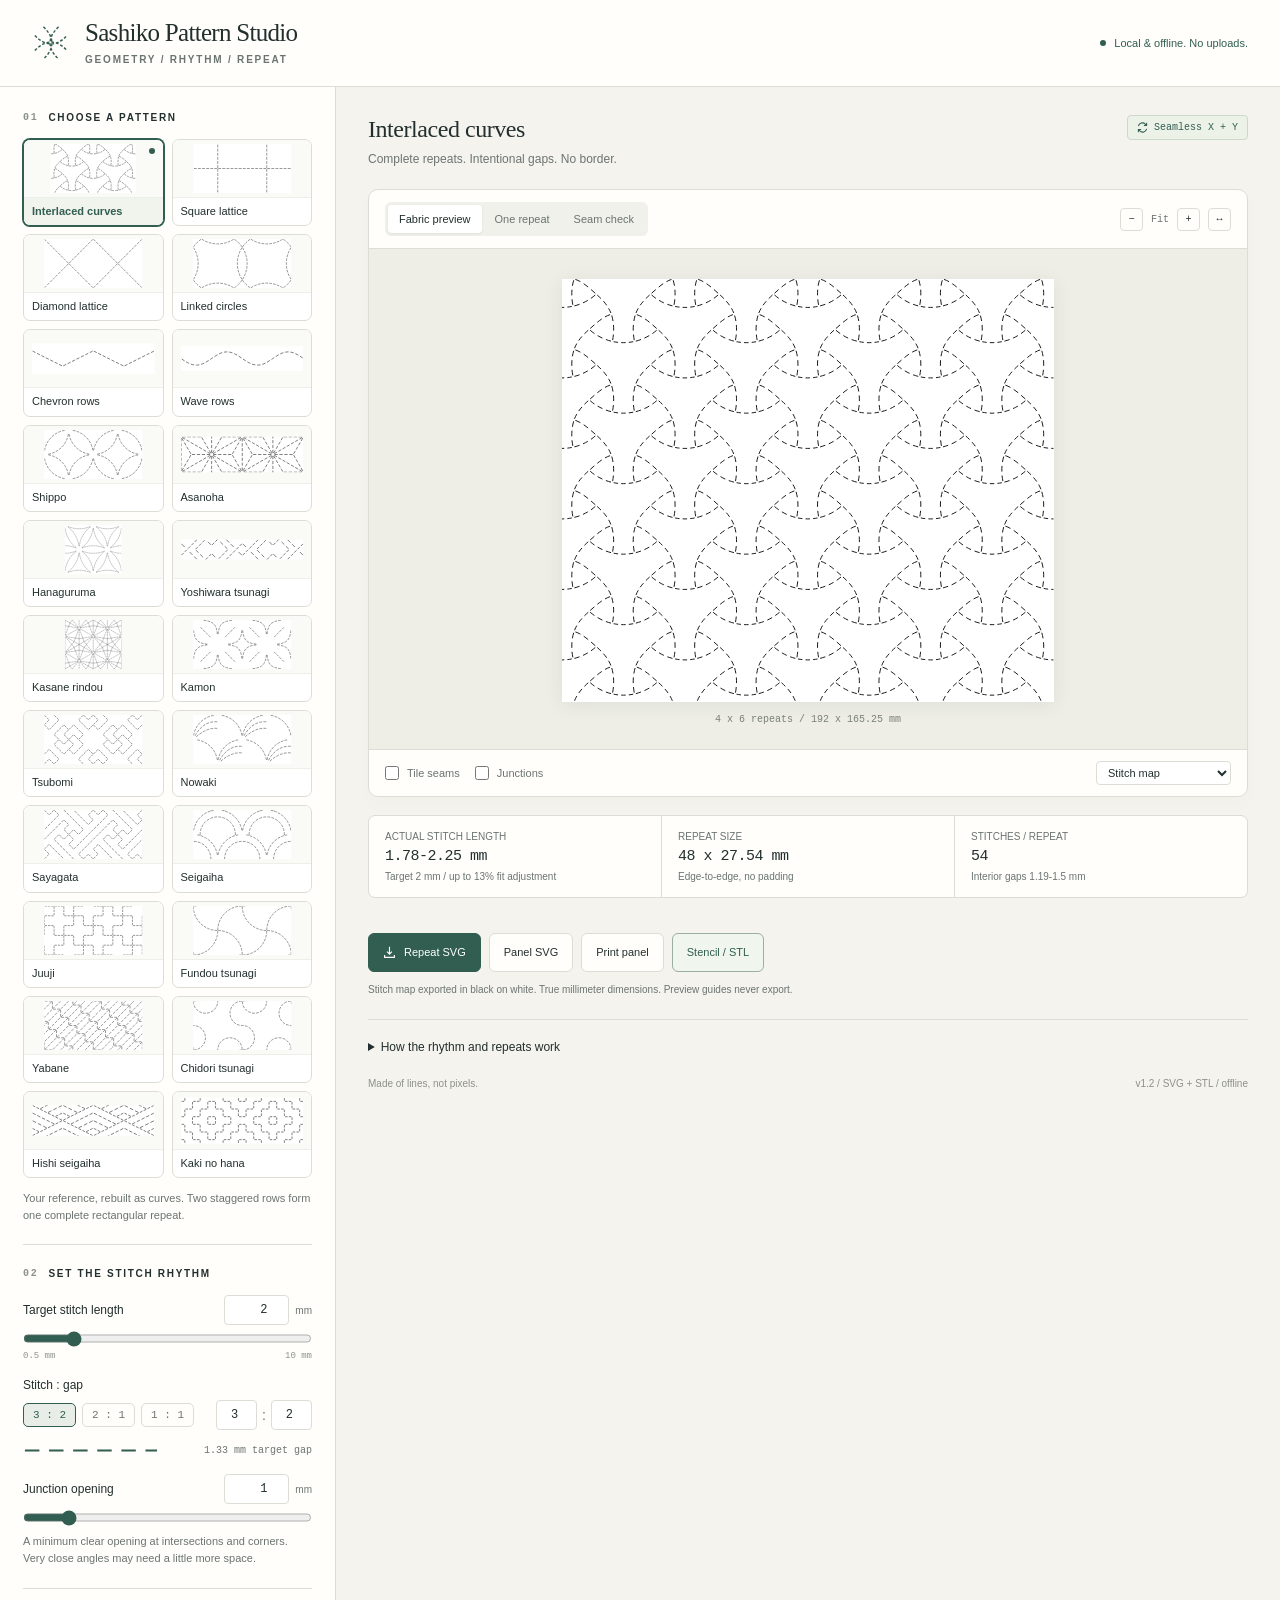
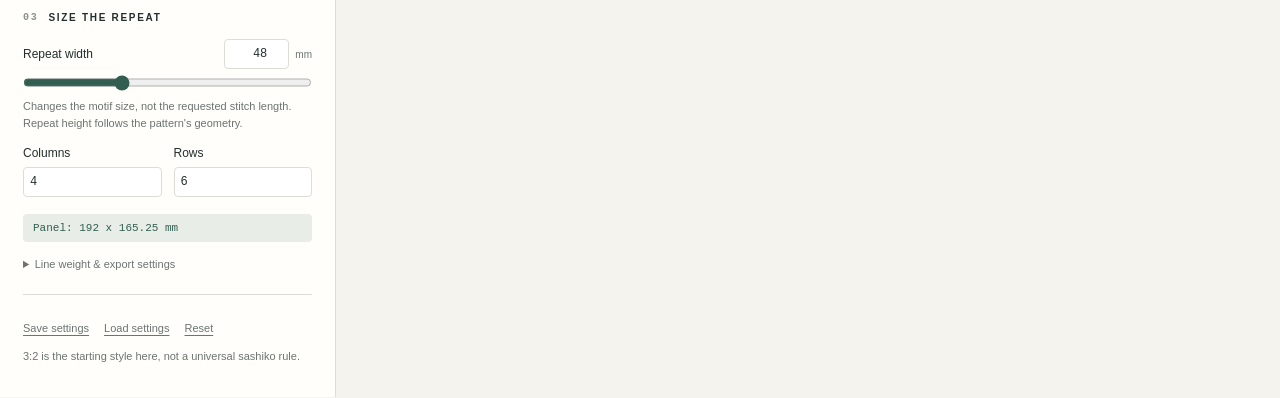
==== commit 179b1dda: "Add reconstructed sashiko pattern library" ====
--- a/index.html
+++ b/index.html
@@ -57,7 +57,7 @@
   <div class="notices" id="notices" role="status"></div>
   <div class="export-bar"><div class="export-buttons"><button class="button primary" id="export-tile"><svg viewBox="0 0 16 16" fill="none" stroke="currentColor" stroke-width="1.4"><path d="M8 1v9m-3-3 3 3 3-3M2 11v3h12v-3"/></svg>Repeat SVG</button><button class="button" id="export-panel">Panel SVG</button><button class="button" id="print-panel">Print panel</button><button class="button stencil-launch" id="export-stencil">Stencil / STL</button></div></div><div class="export-caption" id="export-caption">Black on white. True millimeter dimensions. Preview guides never export.</div>
   <details class="notes"><summary>How the rhythm and repeats work</summary><p><strong>Geometry first.</strong> Each pattern is a periodic network of complete lines and curves. The interlaced design is a geometric reconstruction of your reference, not a crop of the old image. Its rectangular repeat contains two staggered rows.</p><p><strong>Stitches second.</strong> The engine finds shared junctions, reserves clear space, and fits a whole number of stitches along each interval. Interior stitch-to-gap ratios are preserved; stitch length can change slightly from interval to interval. Junction gaps are intentional exceptions. The actual range above is the one to use.</p><p><strong>Edges are not stopping points.</strong> Full stitched curves are translated across the boundaries before the output is clipped. Stitch spacing is never restarted merely because it reaches an edge. Wave rows fit a whole number of stitch-and-gap periods to one wavelength.</p><p><strong>The tile's box is part of the repeat.</strong> Repeat the exported SVG at its exact document width and height, with no spacing, mirroring, or "crop to artwork." Some curves and stitches should be cut by the edge: the next tile completes them. Cropping the SVG tightly to its visible black marks would break the repeat.</p><p><strong>Front-side design, not an automatic sewing route.</strong> This app does not choose stitch order, optimize back-side carries, or estimate skein length. A gap at a junction does not mean you need to cut the thread. Plan how to traverse the continuous geometry before stitching.</p><p><strong>Print scale.</strong> Use 100% / actual size, turn off browser headers and footers, and measure the 50 mm ruler. PDF saving is available through your browser's print dialog. SVGs retain millimeter dimensions, but importing applications can rescale them.</p><p><strong>STL stencil export.</strong> The stencil tool turns each stitch into a rounded through-slot, then extrudes the remaining plastic as a flat plate. Slot width is separate from SVG line weight. Minimum plastic spacing is checked, not silently repaired. Thin areas require acknowledgement; touching slots, detached pieces, or failed mesh checks block export. There is no floor or Z bevel. View both sides in your slicer and test a small print before making a large template.</p><p><strong>About the style.</strong> These are adjustable design choices, not universal sashiko requirements. See <a href="https://upcyclestitches.com/sashiko-rules/" target="_blank" rel="noopener noreferrer">Atsushi Futatsuya's discussion of sashiko rules</a>. Implementation references: <a href="https://developer.mozilla.org/en-US/docs/Web/SVG/Reference/Element/pattern" target="_blank" rel="noopener noreferrer">SVG repeat units</a> and <a href="https://developer.mozilla.org/en-US/docs/Web/CSS/Reference/At-rules/@page" target="_blank" rel="noopener noreferrer">print pages</a>. These optional links are the only external resources; the app itself makes no network requests.</p></details>
-  <div class="footer"><span>Made of lines, not pixels.</span><span>v1.1 / SVG + STL / offline</span></div>
+  <div class="footer"><span>Made of lines, not pixels.</span><span>v1.2 / SVG + STL / offline</span></div>
  </section>
 </main>
 <dialog id="stencil-dialog" aria-labelledby="stencil-title">
@@ -136,24 +136,588 @@
 }
 const edge = (primitive,route='') => path([primitive],{route});
 
-// Every registry entry specifies a rectangular lattice, not an arbitrary crop.
-const PATTERNS = {
- interlaced:{name:'Interlaced curves',note:'Your reference, rebuilt as curves. Two staggered rows form one complete rectangular repeat.',aspect:70/122,
-  build(W){const k=W/122,H=70*k,E=[];const P=(p,ox=0,oy=0,mirror=false)=>[(ox+(mirror?122-p[0]:p[0]))*k,(oy+p[1])*k];
-   // Hermite control points preserve smooth tangents through the T junctions.
-   const knots=[[12,0],[34,15],[49,35],[50,62]],tangents=[[25,7],[20,17.5],[8,23.5],[-6,28]];
-   for(let row=0;row<2;row++){const ox=row*61,oy=row*35;
-    for(const mirror of [false,true])for(let i=0;i<3;i++){const a=knots[i],b=knots[i+1],ta=tangents[i],tb=tangents[i+1];E.push(edge(cubic([P(a,ox,oy,mirror),P([a[0]+ta[0]/3,a[1]+ta[1]/3],ox,oy,mirror),P([b[0]-tb[0]/3,b[1]-tb[1]/3],ox,oy,mirror),P(b,ox,oy,mirror)]),`row-${row}-${mirror?'right':'left'}`));}
-    const cy=12.875,r=Math.hypot(34,50-cy),pts=[[27,50],[50,62],[72,62],[95,50]],angles=pts.map(p=>Math.atan2(p[1]-cy,p[0]-61));
-    for(let j=0;j<3;j++)E.push(edge(arc(P([61,cy],ox,oy),r*k,angles[j],angles[j+1]),`row-${row}-cup`));
-   }return {W,H,edges:E};
-  }},
- grid:{name:'Square lattice',note:'Straight rows and columns, with open spaces at every crossing.',aspect:1,build(W){return {W,H:W,edges:[edge(line([W/2,W/2],[W*1.5,W/2]),'horizontal'),edge(line([W/2,W/2],[W/2,W*1.5]),'vertical')]};}},
- diamonds:{name:'Diamond lattice',note:'Two diagonal families. Each crossing gets its own breathing room.',aspect:1,build(W){const p=[W/2,W/2];return {W,H:W,edges:[[0,0],[W,0],[W,W],[0,W]].map((q,i)=>edge(line(p,q),`diagonal-${i%2}`))};}},
- circles:{name:'Linked circles',note:'Overlapping circular rows, split only at their true intersections.',aspect:1,build(W){const r=.6*W,b=Math.acos(W/(2*r)),angles=[];for(let i=0;i<4;i++)angles.push(mod(i*Math.PI/2-b,TAU),mod(i*Math.PI/2+b,TAU));angles.sort((a,b)=>a-b);return {W,H:W,edges:angles.map((a,i)=>edge(arc([W/2,W/2],r,a,i===angles.length-1?angles[0]+TAU:angles[i+1]),'circle'))};}},
- chevrons:{name:'Chevron rows',note:'Parallel zigzags. Stitches stop short of each peak and valley.',aspect:.5,build(W){const H=W/2,a=[0,H/4],b=[W/2,H*3/4],c=[W,H/4];return {W,H,edges:[edge(line(a,b),'zigzag'),edge(line(b,c),'zigzag')]};}},
- waves:{name:'Wave rows',note:'Smooth, continuous waves. A whole number of stitch periods fits each wavelength.',aspect:.4,build(W){const H=W*.4,A=H*.27,parts=[],n=8;for(let i=0;i<n;i++){const x0=W*i/n,x1=W*(i+1)/n,dx=x1-x0,y0=H/2+A*Math.sin(TAU*x0/W),y1=H/2+A*Math.sin(TAU*x1/W),d0=A*TAU/W*Math.cos(TAU*x0/W),d1=A*TAU/W*Math.cos(TAU*x1/W);parts.push(cubic([[x0,y0],[x0+dx/3,y0+d0*dx/3],[x1-dx/3,y1-d1*dx/3],[x1,y1]]));}return {W,H,edges:[path(parts,{periodic:true,route:'wave'})]};}}
-};
+// Pattern definitions are separate source files under src/patterns/.
+// build.py discovers them and replaces the marker below before bundling.
+const PATTERNS = Object.create(null);
+function registerPattern(def) {
+ const id=def&&def.id;
+ if(!def||typeof def!=='object'||Array.isArray(def))throw new TypeError('Pattern definition must be an object.');
+ if(typeof id!=='string'||!/^[a-z0-9][a-z0-9-]*$/.test(id))throw new Error('Pattern id must use lowercase letters, numbers, and hyphens.');
+ if(Object.hasOwn(PATTERNS,id))throw new Error(`Duplicate pattern id: ${id}`);
+ if(typeof def.name!=='string'||!def.name.trim())throw new Error(`Pattern ${id} needs a name.`);
+ if(typeof def.note!=='string')throw new Error(`Pattern ${id} needs a note string.`);
+ if(!Number.isFinite(def.aspect)||def.aspect<=0)throw new Error(`Pattern ${id} needs a positive aspect ratio.`);
+ if(typeof def.build!=='function')throw new Error(`Pattern ${id} needs a build(W) function.`);
+ const order=Number.isFinite(def.order)?def.order:1000;
+ PATTERNS[id]=Object.freeze({...def,id,order});
+}
+
+/** Shared authoring helpers. All coordinates and tolerances are in mm.
+ * These build continuous geometry, never stitches or stencil slots.
+ * patternGraph splits LINE / CIRCULAR ARC crossings, including translated
+ * neighbors, then removes coincident segments. Cubics must be split by authors.
+ */
+function patternLines(points, route = '') {
+  return points.slice(1).map((p, i) => edge(line(points[i], p), route));
+}
+function patternGraph(W, H, input) {
+  const eps = Math.min(W, H) * 1e-8;
+  const cross = (a, b) => a[0] * b[1] - a[1] * b[0];
+  const sub = (a, b) => [a[0] - b[0], a[1] - b[1]];
+  const shifted = (p, x, y) => [p[0] + x, p[1] + y];
+  function moved(p, x, y) {
+    if (p.kind === 'line') return line(shifted(p.p0, x, y), shifted(p.p1, x, y));
+    if (p.kind === 'arc') return arc(shifted(p.c, x, y), p.r, p.a0, p.a1);
+    throw new Error('patternGraph supports lines and circular arcs only. Split other curves explicitly.');
+  }
+  function canonical(p) {
+    const m = p.at(p.L / 2);
+    return moved(p, -Math.floor((m[0] + eps) / W) * W, -Math.floor((m[1] + eps) / H) * H);
+  }
+  function key(p) {
+    const pts = [0, .25, .5, .75, 1].map(t => p.at(p.L * t).map(x => Math.round(x / eps)).join(','));
+    const a = pts.join(';'), b = pts.reverse().join(';');
+    return a < b ? a : b;
+  }
+  const raw = [], seen = new Set();
+  for (const e of input) {
+    if (!e.parts || e.parts.length !== 1 || e.periodic) throw new Error('patternGraph expects single-primitive, non-periodic edges.');
+    if (e.L <= eps) continue;
+    const p = canonical(e.parts[0]), k = key(p);
+    if (!seen.has(k)) { seen.add(k); raw.push({p, route:e.route}); }
+  }
+  // Return a parameter on this finite primitive, not on its supporting circle.
+  function parameter(p, v) {
+    if (p.kind === 'line') {
+      const d = sub(p.p1, p.p0), z = sub(v, p.p0), L2 = p.L * p.L;
+      const t = (z[0] * d[0] + z[1] * d[1]) / L2;
+      return t >= -1e-8 && t <= 1 + 1e-8 && Math.abs(cross(d, z)) <= eps * p.L * 4 ? clamp(t, 0, 1) : null;
+    }
+    if (Math.abs(hypot(v, p.c) - p.r) > eps * 4) return null;
+    const span = p.a1 - p.a0, a = Math.atan2(v[1] - p.c[1], v[0] - p.c[0]);
+    for (let k = -3; k <= 3; k++) {
+      const t = (a + k * TAU - p.a0) / span;
+      if (t >= -1e-8 && t <= 1 + 1e-8) return clamp(t, 0, 1);
+    }
+    return null;
+  }
+  function intersections(a, b) {
+    if (a.kind === 'line' && b.kind === 'line') {
+      const u = sub(a.p1, a.p0), v = sub(b.p1, b.p0), d = sub(b.p0, a.p0), den = cross(u, v);
+      if (Math.abs(den) <= eps * (a.L + b.L)) return [a.p0, a.p1, b.p0, b.p1];
+      const t = cross(d, v) / den;
+      return [lerp(a.p0, a.p1, t)];
+    }
+    if (a.kind === 'arc' && b.kind === 'arc') {
+      const d = hypot(a.c, b.c);
+      if (d < eps) return Math.abs(a.r - b.r) < eps ? [a.p0, a.p1, b.p0, b.p1] : [];
+      if (d > a.r + b.r + eps || d < Math.abs(a.r - b.r) - eps) return [];
+      const x = (a.r*a.r - b.r*b.r + d*d) / (2*d), h2 = a.r*a.r - x*x;
+      if (h2 < -eps * Math.max(a.r, b.r)) return [];
+      const h = Math.sqrt(Math.max(0, h2)), u = sub(b.c, a.c).map(v => v/d), m = shifted(a.c, x*u[0], x*u[1]);
+      return [[m[0]-h*u[1], m[1]+h*u[0]], [m[0]+h*u[1], m[1]-h*u[0]]];
+    }
+    const l = a.kind === 'line' ? a : b, c = a.kind === 'arc' ? a : b;
+    const v = sub(l.p1, l.p0), z = sub(l.p0, c.c), A = l.L*l.L;
+    const B = 2 * (v[0]*z[0] + v[1]*z[1]), C = z[0]*z[0] + z[1]*z[1] - c.r*c.r, D = B*B - 4*A*C;
+    if (D < -eps * A) return [];
+    const root = Math.sqrt(Math.max(0, D));
+    return [(-B-root)/(2*A), (-B+root)/(2*A)].map(t => lerp(l.p0, l.p1, t));
+  }
+  const out = [], emitted = new Set();
+  for (let i = 0; i < raw.length; i++) {
+    const {p:a, route} = raw[i], cuts = [0, 1], A = a.bounds;
+    for (let j = 0; j < raw.length; j++) {
+      const b0 = raw[j].p, B = b0.bounds;
+      const xmin = Math.ceil((A[0]-B[2]-eps)/W), xmax = Math.floor((A[2]-B[0]+eps)/W);
+      const ymin = Math.ceil((A[1]-B[3]-eps)/H), ymax = Math.floor((A[3]-B[1]+eps)/H);
+      for (let x=xmin; x<=xmax; x++) for (let y=ymin; y<=ymax; y++) {
+        if (i===j && x===0 && y===0) continue;
+        const b = moved(b0, x*W, y*H);
+        for (const v of intersections(a,b)) {
+          const t = parameter(a,v);
+          if (t !== null && parameter(b,v) !== null) cuts.push(t);
+        }
+      }
+    }
+    cuts.sort((a,b)=>a-b);
+    const unique = cuts.filter((t,i)=>!i || (t-cuts[i-1])*a.L>eps*4);
+    for (let k=1; k<unique.length; k++) {
+      const u=unique[k-1], v=unique[k];
+      if ((v-u)*a.L<=eps*4) continue;
+      const part = canonical(a.kind==='line' ? line(a.at(u*a.L),a.at(v*a.L)) : arc(a.c,a.r,a.a0+(a.a1-a.a0)*u,a.a0+(a.a1-a.a0)*v));
+      const id = key(part);
+      if (!emitted.has(id)) { emitted.add(id); out.push(edge(part,route)); }
+    }
+  }
+  return {W,H,edges:out};
+}
+
+
+// BEGIN BUNDLED PATTERN: src/patterns/asanoha.js
+/** Reconstructed continuous geometry from 02_L-1003_asanoha.jpg. No border or labels. */
+registerPattern({
+  id: "asanoha",
+  order: 102,
+  name: "Asanoha",
+  note: "Triangular hemp-leaf geometry. Each triangle connects its vertices to its center.",
+  reference: "02_L-1003_asanoha.jpg",
+  aspect: 1 / Math.sqrt(3),
+  build(W) {
+    const H=W/Math.sqrt(3), h=W/2, E=[];
+    const faces=[[[0,0],[0,H],[h,H/2]],[[0,0],[h,-H/2],[h,H/2]],[[h,H/2],[h,1.5*H],[W,H]],[[h,H/2],[W,0],[W,H]]];
+    for(const t of faces){
+      E.push(...patternLines([...t,t[0]],'triangular-grid'));
+      const c=[0,1].map(k=>t.reduce((s,p)=>s+p[k],0)/3);
+      for(const p of t) E.push(edge(line(c,p),'leaf-ray'));
+    }
+    return patternGraph(W,H,E);
+  }
+});
+// END BUNDLED PATTERN: src/patterns/asanoha.js
+
+// BEGIN BUNDLED PATTERN: src/patterns/chevrons.js
+registerPattern({
+  id: 'chevrons',
+  order: 50,
+  name: 'Chevron rows',
+  note: 'Parallel zigzags. Stitches stop short of each peak and valley.',
+  aspect: 0.5,
+  build(W) {
+    const H = W / 2, a = [0, H / 4], b = [W / 2, H * 3 / 4], c = [W, H / 4];
+    return {W, H, edges: [edge(line(a, b), 'zigzag'), edge(line(b, c), 'zigzag')]};
+  }
+});
+// END BUNDLED PATTERN: src/patterns/chevrons.js
+
+// BEGIN BUNDLED PATTERN: src/patterns/chidori-tsunagi.js
+/** Reconstructed continuous geometry from 15_293_chidori-tsunagi.jpg. No border or labels. */
+registerPattern({
+  id: "chidori-tsunagi",
+  order: 115,
+  name: "Chidori tsunagi",
+  note: "Long scalloped paths join a sparse grid of crossings. Smooth semicircle joins do not restart the stitch rhythm.",
+  reference: "15_293_chidori-tsunagi.jpg",
+  aspect: 1,
+  build(W) {
+    const R=W/4;
+    const h=path([arc([R,0],R,Math.PI,0),arc([3*R,0],R,Math.PI,TAU)],{route:'horizontal-scallop'});
+    const v=path([arc([0,R],R,-Math.PI/2,-3*Math.PI/2),arc([0,3*R],R,-Math.PI/2,Math.PI/2)],{route:'vertical-scallop'});
+    return {W,H:W,edges:[h,v]};
+  }
+});
+// END BUNDLED PATTERN: src/patterns/chidori-tsunagi.js
+
+// BEGIN BUNDLED PATTERN: src/patterns/circles.js
+registerPattern({
+  id: 'circles',
+  order: 40,
+  name: 'Linked circles',
+  note: 'Overlapping circular rows, split only at their true intersections.',
+  aspect: 1,
+  build(W) {
+    const r = 0.6 * W, b = Math.acos(W / (2 * r)), angles = [];
+    for (let i = 0; i < 4; i++) angles.push(mod(i * Math.PI / 2 - b, TAU), mod(i * Math.PI / 2 + b, TAU));
+    angles.sort((a, b) => a - b);
+    return {W, H: W, edges: angles.map((a, i) => edge(arc([W / 2, W / 2], r, a, i === angles.length - 1 ? angles[0] + TAU : angles[i + 1]), 'circle'))};
+  }
+});
+// END BUNDLED PATTERN: src/patterns/circles.js
+
+// BEGIN BUNDLED PATTERN: src/patterns/diamonds.js
+registerPattern({
+  id: 'diamonds',
+  order: 30,
+  name: 'Diamond lattice',
+  note: 'Two diagonal families. Each crossing gets its own breathing room.',
+  aspect: 1,
+  build(W) {
+    const p = [W / 2, W / 2];
+    return {W, H: W, edges: [[0, 0], [W, 0], [W, W], [0, W]].map((q, i) => edge(line(p, q), `diagonal-${i % 2}`))};
+  }
+});
+// END BUNDLED PATTERN: src/patterns/diamonds.js
+
+// BEGIN BUNDLED PATTERN: src/patterns/fundou-tsunagi.js
+/** Reconstructed continuous geometry from 13_211_fundou-tsunagi.jpg. No border or labels. */
+registerPattern({
+  id: "fundou-tsunagi",
+  order: 113,
+  name: "Fundou tsunagi",
+  note: "Linked counterweight curves, built from alternating quarter circles on a staggered lattice.",
+  reference: "13_211_fundou-tsunagi.jpg",
+  aspect: 1,
+  build(W) {
+    const g=W/2;
+    // The two node types have opposite curvature. Reusing one node type
+    // would create scallop rows instead of the reference's crossing S-curves.
+    const E=[
+      edge(arc([g,0],g,Math.PI,Math.PI/2),'down-curve'),
+      edge(arc([0,-g],g,Math.PI/2,0),'up-curve'),
+      edge(arc([g,2*g],g,-Math.PI/2,0),'down-curve'),
+      edge(arc([2*g,g],g,Math.PI,1.5*Math.PI),'up-curve')
+    ];
+    return {W,H:W,edges:E};
+  }
+});
+// END BUNDLED PATTERN: src/patterns/fundou-tsunagi.js
+
+// BEGIN BUNDLED PATTERN: src/patterns/grid.js
+registerPattern({
+  id: 'grid',
+  order: 20,
+  name: 'Square lattice',
+  note: 'Straight rows and columns, with open spaces at every crossing.',
+  aspect: 1,
+  build(W) {
+    return {W, H: W, edges: [
+      edge(line([W / 2, W / 2], [W * 1.5, W / 2]), 'horizontal'),
+      edge(line([W / 2, W / 2], [W / 2, W * 1.5]), 'vertical')
+    ]};
+  }
+});
+// END BUNDLED PATTERN: src/patterns/grid.js
+
+// BEGIN BUNDLED PATTERN: src/patterns/hanaguruma.js
+/** Reconstructed continuous geometry from 03_L-1004_hanaguruma.jpg. No border or labels. */
+registerPattern({
+  id: "hanaguruma",
+  order: 103,
+  name: "Hanaguruma",
+  note: "Six-petal circular flowers on a staggered triangular lattice. Dense junctions benefit from a larger repeat.",
+  reference: "03_L-1004_hanaguruma.jpg",
+  aspect: Math.sqrt(3),
+  build(W) {
+    const H=Math.sqrt(3)*W, E=[];
+    for(const c of [[0,0],[W/2,H/2]]) for(let i=0;i<6;i++) E.push(edge(arc(c,W,i*Math.PI/3,(i+1)*Math.PI/3),'petal'));
+    return patternGraph(W,H,E);
+  }
+});
+// END BUNDLED PATTERN: src/patterns/hanaguruma.js
+
+// BEGIN BUNDLED PATTERN: src/patterns/hishi-seigaiha.js
+/** Reconstructed continuous geometry from 16_H-2037_hishi-seigaiha.jpg. No border or labels. */
+registerPattern({
+  id: "hishi-seigaiha",
+  order: 116,
+  name: "Hishi seigaiha",
+  note: "Four nested angular waves inside a staggered diamond lattice.",
+  reference: "16_H-2037_hishi-seigaiha.jpg",
+  aspect: 0.5,
+  build(W) {
+    const a=W/2,b=W/4,H=W/2,E=[];
+    for(const [x,y] of [[0,0],[a,b]]) for(let k=0;k<4;k++){
+      const h=k*b/2, dx=a*(1-h/(2*b)), base=b+h/2;
+      E.push(...patternLines([[x-dx,y+base],[x,y+h],[x+dx,y+base]],'diamond-wave'));
+    }
+    return patternGraph(W,H,E);
+  }
+});
+// END BUNDLED PATTERN: src/patterns/hishi-seigaiha.js
+
+// BEGIN BUNDLED PATTERN: src/patterns/interlaced.js
+registerPattern({
+  id: 'interlaced',
+  order: 10,
+  name: 'Interlaced curves',
+  note: 'Your reference, rebuilt as curves. Two staggered rows form one complete rectangular repeat.',
+  aspect: 70 / 122,
+  build(W) {
+    const k = W / 122, H = 70 * k, E = [];
+    const P = (p, ox = 0, oy = 0, mirror = false) => [(ox + (mirror ? 122 - p[0] : p[0])) * k, (oy + p[1]) * k];
+    // Hermite control points preserve smooth tangents through the T junctions.
+    const knots = [[12, 0], [34, 15], [49, 35], [50, 62]];
+    const tangents = [[25, 7], [20, 17.5], [8, 23.5], [-6, 28]];
+    for (let row = 0; row < 2; row++) {
+      const ox = row * 61, oy = row * 35;
+      for (const mirror of [false, true]) {
+        for (let i = 0; i < 3; i++) {
+          const a = knots[i], b = knots[i + 1], ta = tangents[i], tb = tangents[i + 1];
+          E.push(edge(cubic([
+            P(a, ox, oy, mirror),
+            P([a[0] + ta[0] / 3, a[1] + ta[1] / 3], ox, oy, mirror),
+            P([b[0] - tb[0] / 3, b[1] - tb[1] / 3], ox, oy, mirror),
+            P(b, ox, oy, mirror)
+          ]), `row-${row}-${mirror ? 'right' : 'left'}`));
+        }
+      }
+      const cy = 12.875, r = Math.hypot(34, 50 - cy);
+      const pts = [[27, 50], [50, 62], [72, 62], [95, 50]];
+      const angles = pts.map(p => Math.atan2(p[1] - cy, p[0] - 61));
+      for (let j = 0; j < 3; j++) E.push(edge(arc(P([61, cy], ox, oy), r * k, angles[j], angles[j + 1]), `row-${row}-cup`));
+    }
+    return {W, H, edges: E};
+  }
+});
+// END BUNDLED PATTERN: src/patterns/interlaced.js
+
+// BEGIN BUNDLED PATTERN: src/patterns/juuji.js
+/** Reconstructed continuous geometry from 12_208_juuji.jpg. No border or labels. */
+registerPattern({
+  id: "juuji",
+  order: 112,
+  name: "Juuji",
+  note: "Offset crosses and steps on a five-unit lattice. Junctions are opened where the reference stitches cross.",
+  reference: "12_208_juuji.jpg",
+  aspect: 1,
+  build(W) {
+    const g=W/5, E=[];
+    // Continuous unit-grid edges reconstructed from one complete 5 x 5 repeat.
+    // The five-unit phase is important: a two-cross checkerboard is NOT this design.
+    const horizontal=['11.1.','1.11.','1.1.1','.11.1','.1.11'];
+    const vertical=['.111.','1..11','111..','..111','11..1'];
+    for(let y=0;y<5;y++) for(let x=0;x<5;x++) {
+      if(horizontal[y][x]==='1') E.push(edge(line([x*g,y*g],[(x+1)*g,y*g]),'horizontal-step'));
+      if(vertical[y][x]==='1') E.push(edge(line([x*g,y*g],[x*g,(y+1)*g]),'vertical-step'));
+    }
+    return patternGraph(W,W,E);
+  }
+});
+// END BUNDLED PATTERN: src/patterns/juuji.js
+
+// BEGIN BUNDLED PATTERN: src/patterns/kaki-no-hana.js
+/** Reconstructed continuous geometry from 17_H-2039_kaki-no-hana.jpg. No border or labels. */
+registerPattern({
+  id: "kaki-no-hana",
+  order: 117,
+  name: "Kaki no hana",
+  note: "Stepped flower outlines with small square centers on staggered rows.",
+  reference: "17_H-2039_kaki-no-hana.jpg",
+  aspect: 0.75,
+  build(W) {
+    const g=W/8,H=6*g,E=[];
+    const flower=[[-.5,-2.5],[.5,-2.5],[.5,-1.5],[1.5,-1.5],[1.5,-.5],[2.5,-.5],[2.5,.5],[1.5,.5],[1.5,1.5],[.5,1.5],[.5,2.5],[-.5,2.5],[-.5,1.5],[-1.5,1.5],[-1.5,.5],[-2.5,.5],[-2.5,-.5],[-1.5,-.5],[-1.5,-1.5],[-.5,-1.5],[-.5,-2.5]];
+    const square=[[-.5,-.5],[.5,-.5],[.5,.5],[-.5,.5],[-.5,-.5]];
+    for(const c of [[0,0],[4*g,3*g]]) for(const shape of [flower,square]) E.push(...patternLines(shape.map(p=>[c[0]+p[0]*g,c[1]+p[1]*g]),shape===flower?'flower':'center'));
+    return patternGraph(W,H,E);
+  }
+});
+// END BUNDLED PATTERN: src/patterns/kaki-no-hana.js
+
+// BEGIN BUNDLED PATTERN: src/patterns/kamon.js
+/** Reconstructed continuous geometry from 07_H-1141_kamon.jpg. No border or labels. */
+registerPattern({
+  id: "kamon",
+  order: 107,
+  name: "Kamon",
+  note: "Four-leaf crests with diagonal veins and fitted cubic petal shoulders.",
+  reference: "07_H-1141_kamon.jpg",
+  aspect: 1,
+  build(W) {
+    const g=W/2, E=[];
+    for(let y=0;y<2;y++) for(let x=0;x<2;x++) {
+      const ox=x*g, oy=y*g, reverse=(x+y)%2===1;
+      const P=([a,b])=>[ox+(reverse?1-a:a)*g,oy+b*g];
+      // Fuller than circular quadrants: fitted cubic sides reproduce the
+      // reference's almost-square petal shoulders. Only endpoints intersect.
+      E.push(edge(cubic([[0,0],[.9,0],[1,.1],[1,1]].map(P)),'petal'));
+      E.push(edge(cubic([[0,0],[0,.9],[.1,1],[1,1]].map(P)),'petal'));
+      E.push(edge(line(P([0,0]),P([1,1])),'vein'));
+    }
+    return {W,H:W,edges:E};
+  }
+});
+// END BUNDLED PATTERN: src/patterns/kamon.js
+
+// BEGIN BUNDLED PATTERN: src/patterns/kasane-rindou.js
+/** Reconstructed continuous geometry from 06_H-1142_kasane-rindou.jpg. No border or labels. */
+registerPattern({
+  id: "kasane-rindou",
+  order: 106,
+  name: "Kasane rindou",
+  note: "Overlapping folded triangles inside a hexagonal radial lattice. Crossings are split into open junctions.",
+  reference: "06_H-1142_kasane-rindou.jpg",
+  aspect: Math.sqrt(3),
+  build(W) {
+    const R=W/Math.sqrt(3), H=3*R, E=[];
+    for(const c of [[0,0],[W/2,H/2]]){
+      const v=Array.from({length:6},(_,i)=>[c[0]+R*Math.sin(i*Math.PI/3),c[1]-R*Math.cos(i*Math.PI/3)]);
+      E.push(...patternLines([...v,v[0]],'hexagon'));
+      for(let i=0;i<3;i++) E.push(edge(line(v[i],v[i+3]),'radial'));
+      for(let parity=0;parity<2;parity++) for(let k=0;k<3;k++){
+        const a=v[(parity+2*k)%6], b=v[(parity+2*k+2)%6];
+        const m=[0,1].map(j=>c[j]+.7*((a[j]+b[j])/2-c[j]));
+        E.push(...patternLines([a,m,b],'folded-triangle'));
+      }
+    }
+    return patternGraph(W,H,E);
+  }
+});
+// END BUNDLED PATTERN: src/patterns/kasane-rindou.js
+
+// BEGIN BUNDLED PATTERN: src/patterns/nowaki.js
+/** Reconstructed continuous geometry from 09_201_nowaki.jpg. No border or labels. */
+registerPattern({
+  id: "nowaki",
+  order: 109,
+  name: "Nowaki",
+  note: "Staggered wave fans with two short interior wind strokes. Interior curves are fitted Beziers.",
+  reference: "09_201_nowaki.jpg",
+  aspect: 1,
+  build(W) {
+    const R=W/2, E=[];
+    for(const [x,y] of [[0,0],[R,R]]){
+      E.push(edge(arc([x,y],R,Math.PI,1.5*Math.PI),'wave'),edge(arc([x,y],R,1.5*Math.PI,2*Math.PI),'wave'));
+      const P=([a,b])=>[x+a*R,y+b*R];
+      E.push(edge(cubic([[-1,0],[-.82,-.43],[-.48,-.77],[0,-.72]].map(P)),'wind'));
+      E.push(edge(cubic([[-1,0],[-.70,-.30],[-.35,-.50],[0,-.45]].map(P)),'wind'));
+    }
+    return {W,H:W,edges:E};
+  }
+});
+// END BUNDLED PATTERN: src/patterns/nowaki.js
+
+// BEGIN BUNDLED PATTERN: src/patterns/sayagata.js
+/** Reconstructed continuous geometry from 10_204_sayagata.jpg. No border or labels. */
+registerPattern({
+  id: "sayagata",
+  order: 110,
+  name: "Sayagata",
+  note: "Interlocking angular meanders on a diagonal lattice. All corners and crossings retain deliberate gaps.",
+  reference: "10_204_sayagata.jpg",
+  aspect: 1,
+  build(W) {
+    const u=W/(5*Math.SQRT2), E=[];
+    const connection=[[0,0],[0,-1],[-1,-1],[-1,-2],[6,-2],[6,-1],[5,-1],[5,0]];
+    for(const [parity,c] of [[0,[0,0]],[1,[W/2,W/2]]]) for(let k=0;k<2;k++){
+      const pts=connection.map(([x,y])=>{if(parity)y=-y;if(k)[x,y]=[-y,x];return [c[0]+(x-y)*u/Math.SQRT2,c[1]+(x+y)*u/Math.SQRT2];});
+      E.push(...patternLines(pts,'meander'));
+    }
+    return patternGraph(W,W,E);
+  }
+});
+// END BUNDLED PATTERN: src/patterns/sayagata.js
+
+// BEGIN BUNDLED PATTERN: src/patterns/seigaiha.js
+/** Reconstructed continuous geometry from 11_207_seigaiha.jpg. No border or labels. */
+registerPattern({
+  id: "seigaiha",
+  order: 111,
+  name: "Seigaiha",
+  note: "Double circular waves. Inner arcs terminate on the following row instead of floating above it.",
+  reference: "11_207_seigaiha.jpg",
+  aspect: 1,
+  build(W) {
+    const R=W/2, E=[];
+    for(const c of [[0,0],[R,R]]) for(const q of [1,.72]){
+      const K=(1+q*q)/2, x=(K+Math.sqrt(2*q*q-K*K))/2, a=Math.atan2(K-x,x);
+      E.push(edge(arc(c,q*R,Math.PI-a,TAU+a),q===1?'outer-wave':'inner-wave'));
+    }
+    return patternGraph(W,W,E);
+  }
+});
+// END BUNDLED PATTERN: src/patterns/seigaiha.js
+
+// BEGIN BUNDLED PATTERN: src/patterns/shippo.js
+/** Reconstructed continuous geometry from 01_L-1001_shippo.jpg. No border or labels. */
+registerPattern({
+  id: "shippo",
+  order: 101,
+  name: "Shippo",
+  note: "Interlocking circles with open junctions; the classic four-petal repeat.",
+  reference: "01_L-1001_shippo.jpg",
+  aspect: 1,
+  build(W) {
+    const R=W/2, E=[];
+    for (const c of [[0,0],[R,R]]) for(let i=0;i<4;i++) E.push(edge(arc(c,R,i*Math.PI/2,(i+1)*Math.PI/2),'circle'));
+    return patternGraph(W,W,E);
+  }
+});
+// END BUNDLED PATTERN: src/patterns/shippo.js
+
+// BEGIN BUNDLED PATTERN: src/patterns/tsubomi.js
+/** Reconstructed continuous geometry from 08_H-1075_tsubomi.jpg. No border or labels. */
+registerPattern({
+  id: "tsubomi",
+  order: 108,
+  name: "Tsubomi",
+  note: "Four interlocking square buds. The reference uses solid guides; this version applies the selected running-stitch rhythm.",
+  reference: "08_H-1075_tsubomi.jpg",
+  aspect: 1,
+  build(W) {
+    const u=W/(5*Math.SQRT2), E=[];
+    const hook=[[1,-1],[1,-2],[-1,-2],[-1,0],[1,0]];
+    for(const c of [[0,0],[W/2,W/2]]) for(let k=0;k<4;k++){
+      const a=k*Math.PI/2, ca=Math.cos(a), sa=Math.sin(a);
+      const pts=hook.map(([x,y])=>{const X=(x*ca-y*sa)*u,Y=(x*sa+y*ca)*u;return [c[0]+(X-Y)/Math.SQRT2,c[1]+(X+Y)/Math.SQRT2];});
+      E.push(...patternLines(pts,'square-bud'));
+    }
+    return patternGraph(W,W,E);
+  }
+});
+// END BUNDLED PATTERN: src/patterns/tsubomi.js
+
+// BEGIN BUNDLED PATTERN: src/patterns/waves.js
+registerPattern({
+  id: 'waves',
+  order: 60,
+  name: 'Wave rows',
+  note: 'Smooth, continuous waves. A whole number of stitch periods fits each wavelength.',
+  aspect: 0.4,
+  build(W) {
+    const H = W * 0.4, A = H * 0.27, parts = [], n = 8;
+    for (let i = 0; i < n; i++) {
+      const x0 = W * i / n, x1 = W * (i + 1) / n, dx = x1 - x0;
+      const y0 = H / 2 + A * Math.sin(TAU * x0 / W), y1 = H / 2 + A * Math.sin(TAU * x1 / W);
+      const d0 = A * TAU / W * Math.cos(TAU * x0 / W), d1 = A * TAU / W * Math.cos(TAU * x1 / W);
+      parts.push(cubic([[x0, y0], [x0 + dx / 3, y0 + d0 * dx / 3], [x1 - dx / 3, y1 - d1 * dx / 3], [x1, y1]]));
+    }
+    return {W, H, edges: [path(parts, {periodic: true, route: 'wave'})]};
+  }
+});
+// END BUNDLED PATTERN: src/patterns/waves.js
+
+// BEGIN BUNDLED PATTERN: src/patterns/yabane.js
+/** Reconstructed continuous geometry from 14_209_yabane.jpg. No border or labels. */
+registerPattern({
+  id: "yabane",
+  order: 114,
+  name: "Yabane",
+  note: "Parallel diagonal shafts crossed by regularly staggered stair-step feathers.",
+  reference: "14_209_yabane.jpg",
+  aspect: 1,
+  build(W) {
+    const g=W/6, E=[];
+    for(let k=0;k<6;k++) E.push(edge(line([k*g,0],[k*g-W,W]),'diagonal'));
+    // A stair repeats by (g,g); neighboring stairs are displaced by (1.5g,-1.5g).
+    // Six grid units give an axis-aligned repeat without reversing the stair phase.
+    for(let j=-3;j<=3;j++) for(let k=-6;k<=9;k++){
+      const a=[(k+1.5*j)*g,(k-1.5*j)*g], b=[a[0]+g,a[1]], c=[a[0]+g,a[1]+g];
+      for(const [p,q] of [[a,b],[b,c]]){
+        const m=lerp(p,q,.5);
+        if(m[0]>=-1e-8&&m[0]<W-1e-8&&m[1]>=-1e-8&&m[1]<W-1e-8) E.push(edge(line(p,q),'feather'));
+      }
+    }
+    return patternGraph(W,W,E);
+  }
+});
+// END BUNDLED PATTERN: src/patterns/yabane.js
+
+// BEGIN BUNDLED PATTERN: src/patterns/yoshiwara-tsunagi.js
+/** Reconstructed continuous geometry from 04_H-2148_yoshiwara-tsunagi.jpg. No border or labels. */
+registerPattern({
+  id: "yoshiwara-tsunagi",
+  order: 104,
+  name: "Yoshiwara tsunagi",
+  note: "Interlocking, open-ended square links, rotated into a diagonal chain.",
+  reference: "04_H-2148_yoshiwara-tsunagi.jpg",
+  aspect: 1 / 3,
+  build(W) {
+    const H=W/3, u=W*Math.SQRT2/15, E=[];
+    const left=[[-1,-2],[-2,-2],[-2,2],[0,2]], right=[[0,-2],[2,-2],[2,2],[1,2]];
+    // Parallel chains need a 3:1 rectangular repeat, not a square tile.
+    // In the unrotated construction lattice: translations (2.5,2.5) and (5,-2.5).
+    for(const C of [[0,0],[W/2,H/2]]) {
+      const P=([x,y])=>[C[0]+(x-y)*u/Math.SQRT2,C[1]+(x+y)*u/Math.SQRT2];
+      E.push(...patternLines(left.map(P),'left-hook'),...patternLines(right.map(P),'right-hook'));
+    }
+    return patternGraph(W,H,E);
+  }
+});
+// END BUNDLED PATTERN: src/patterns/yoshiwara-tsunagi.js
+
+if(!Object.hasOwn(PATTERNS,DEFAULTS.pattern))throw new Error(`Default pattern '${DEFAULTS.pattern}' is not registered.`);
+Object.freeze(PATTERNS);
 
 function validate(raw){
  const out={...DEFAULTS};if(!raw||typeof raw!=='object'||Array.isArray(raw))return out;
@@ -177,6 +741,24 @@
   // Rounded caps are inset later. This also separates arms at acute angles.
   const separation=Math.min(.2,s.opening/3),angleClearance=(s.weight+separation)/(2*Math.sin(Math.max(.08,angle)/2))-s.weight/2;
   n.clearance=Math.max(s.opening/2,angleClearance);
+  // Parallel tangents on different curves do not stay parallel: they diverge
+  // quadratically. A straight-ray estimate would unnecessarily erase short
+  // intervals between the seigaiha inner-wave contacts and the wave tips.
+  if(angle<.15 && n.arms.some(a=>edges[a.ei].parts.some(p=>p.kind!=='line'))) {
+    const offsetAt=(arm,d)=>{const e=edges[arm.ei],p=e.at(arm.end?e.L-d:d),q=arm.end?e.p1:e.p0;return [p[0]-q[0],p[1]-q[1]];};
+    const separated=c=>{
+      const d=c+s.weight/2, points=n.arms.map(a=>offsetAt(a,d));
+      for(let i=0;i<points.length;i++)for(let j=i+1;j<points.length;j++)if(hypot(points[i],points[j])<s.weight+separation-1e-9)return false;
+      return true;
+    };
+    let lo=s.opening/2, hi=lo;
+    const limit=Math.min(...n.arms.map(a=>edges[a.ei].L))-s.weight/2-.01, step=Math.max(.025,s.weight/4);
+    while(hi<limit&&!separated(hi)){lo=hi;hi=Math.min(limit,hi+step);}
+    if(hi<=limit&&separated(hi)){
+      for(let k=0;k<24;k++){const mid=(lo+hi)/2;if(separated(mid))hi=mid;else lo=mid;}
+      n.clearance=Math.max(s.opening/2,hi);
+    }
+  }
   for(const a of n.arms)edges[a.ei][a.end?'endClear':'startClear']=n.clearance;
  }
  const q=s.ratioA/s.ratioB,targetGap=s.stitch/q,dashes=[],lengths=[],gaps=[],fits=[],warnings=[];let skipped=0,omitted=0;
@@ -269,7 +851,7 @@
 }
 function scheduleRender(){clearTimeout(renderTimer);renderTimer=setTimeout(render,70);}
 function flush(){clearTimeout(renderTimer);render();if(!model)throw new Error('The pattern is not ready. Reset the settings and try again.');}
-function makeCards(){for(const [key,p] of Object.entries(PATTERNS)){const b=document.createElement('button');b.type='button';b.className='pattern-card';b.dataset.pattern=key;b.setAttribute('aria-pressed',String(state.pattern===key));const m=buildModel({...DEFAULTS,pattern:key,tileWidth:24,stitch:1.2,opening:.65,weight:.2});b.innerHTML=svgFor(m,2,key==='interlaced'?2:1,{mode:'stitches'})+`<span class="card-name">${xml(p.name)}</span>`;b.addEventListener('click',()=>{state.pattern=key;zoom=1;render();});$('pattern-list').append(b);}}
+function makeCards(){for(const [key,p] of Object.entries(PATTERNS).sort((a,b)=>a[1].order-b[1].order||a[0].localeCompare(b[0]))){const b=document.createElement('button');b.type='button';b.className='pattern-card';b.dataset.pattern=key;b.setAttribute('aria-pressed',String(state.pattern===key));const m=buildModel({...DEFAULTS,pattern:key,tileWidth:24,stitch:1.2,opening:.65,weight:.2});b.innerHTML=svgFor(m,2,key==='interlaced'?2:1,{mode:'stitches'})+`<span class="card-name">${xml(p.name)}</span>`;b.addEventListener('click',()=>{state.pattern=key;zoom=1;render();});$('pattern-list').append(b);}}
 function download(text,name,type){const blob=new Blob([text],{type}),url=URL.createObjectURL(blob),a=document.createElement('a');a.href=url;a.download=name;document.body.append(a);a.click();a.remove();setTimeout(()=>URL.revokeObjectURL(url),10000);}
 function exportSVG(tile){try{flush();const mode=state.display==='geometry'?'geometry':'stitches',cols=tile?1:state.columns,rows=tile?1:state.rows,svg=svgFor(model,cols,rows,{mode,transparent:state.transparent});download('<?xml version="1.0" encoding="UTF-8"?>\n'+svg,`sashiko-${state.pattern}-${tile?'repeat':'panel'}-${mm(cols*model.W)}x${mm(rows*model.H)}mm-${mode}.svg`,'image/svg+xml;charset=utf-8');toast(`${tile?'Repeat':'Panel'} SVG saved. Preserve its exact width and height when tiling.`);}catch(e){toast(e.message);}}
 
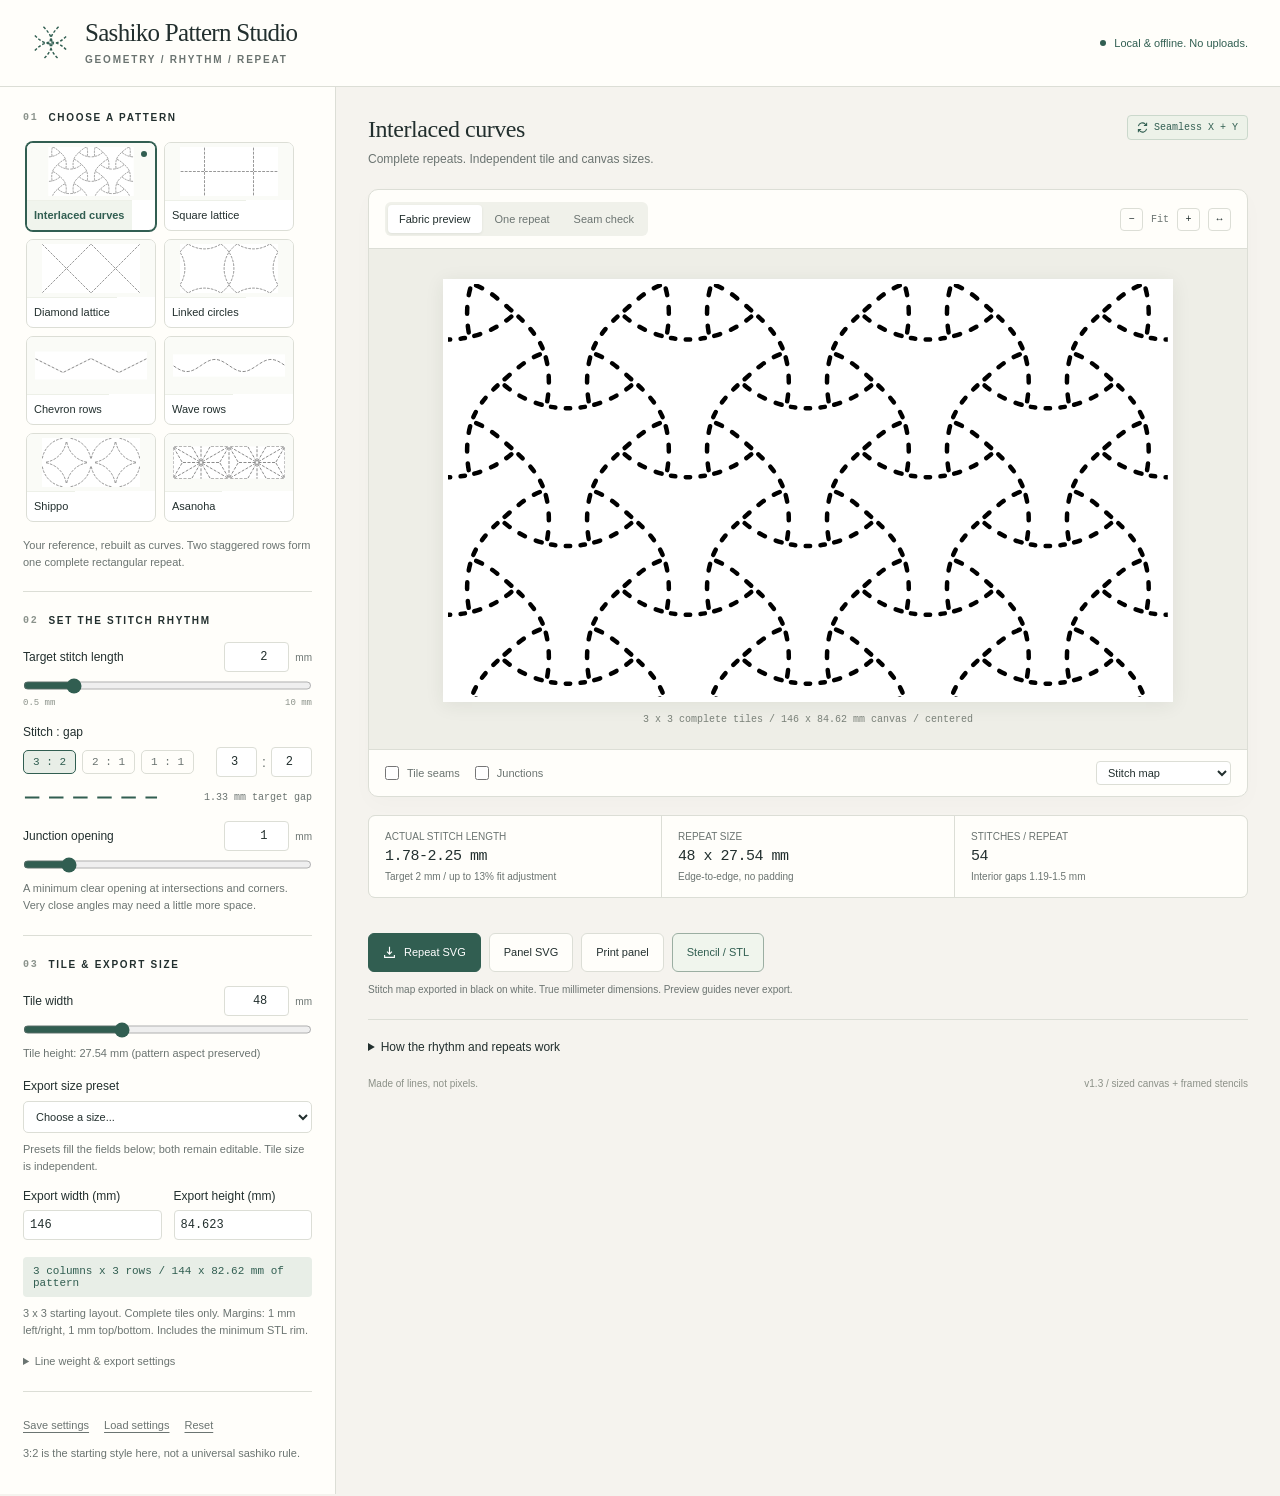
==== commit c386eb2e: "Rebuild standalone application" ====
--- a/index.html
+++ b/index.html
@@ -12,6 +12,7 @@
 @media(max-width:1040px){header{padding:0 22px}.workspace{grid-template-columns:300px minmax(0,1fr)}aside{padding:22px 18px}.canvas-area{padding:25px 20px}.intro{display:block}.intro .badge{margin-top:11px}.preview-stage{height:430px;padding:22px}.toolbar{padding:10px}.tabs button{padding:6px 8px}.zoom-group span{display:none}.stats .stat{padding:12px}.stat-value{font-size:13px}.checks{gap:9px}.preview-options{padding:10px}.pattern-card svg{height:53px}}
 @media(max-width:740px){header{height:76px;padding:0 18px}.offline{font-size:0;gap:0}.offline:before{width:7px;height:7px}.brand{gap:11px}h1{font-size:23px}.kicker{font-size:8px;letter-spacing:1.4px}.workspace{display:flex;flex-direction:column}.canvas-area{order:0;padding:21px 14px 17px}.intro{display:flex;align-items:center;margin-bottom:15px}.intro h2{font-size:22px}.intro p{font-size:11px;max-width:205px}.intro .badge{font-size:0;margin:0;padding:7px}.intro .badge svg{width:16px;height:16px}.preview-stage{height:335px;padding:20px}.tabs button{padding:6px 8px;font-size:10px}.zoom-group{gap:4px}.stats{margin-top:12px}.stat{padding:10px!important}.stat-label,.stat-sub{font-size:9px}.stat-value{font-size:12px!important}.checks .check{font-size:10px}.checks{gap:12px}.export-bar{margin-top:14px}.export-buttons{width:100%}.button{flex:1;padding:9px 8px;font-size:10px}.notes{margin-top:16px;padding-top:14px}aside{order:1;border-top:1px solid var(--line);border-right:0;padding:23px 23px}.patterns{grid-template-columns:repeat(3,1fr)}.pattern-note{min-height:0}.section{padding:22px 0}.pattern-card svg{height:62px}.footer{display:none}.sheet-label{font-size:9px}.intro .badge{display:none}.export-caption{font-size:10px}}
 @media print{@page{size:letter;margin:0}html,body{margin:0!important;padding:0!important;background:white!important}body>header,body>.workspace,body>.toast{display:none!important}#print-root{display:block!important}.print-page{position:relative;box-sizing:border-box;padding:10mm;margin:0;break-after:page;page-break-after:always;background:#fff!important;overflow:hidden}.print-page:last-child{break-after:auto;page-break-after:auto}.print-heading{height:13mm;font:9pt Arial,sans-serif;line-height:1.4;color:#000}.print-heading strong{font-weight:700}.print-map{display:block;line-height:0}.print-foot{position:absolute;left:10mm;right:10mm;bottom:8mm;display:flex;align-items:flex-end;justify-content:space-between;font:7pt Arial,sans-serif;color:#000}.print-foot svg{display:block}.print-caption{max-width:115mm;text-align:right;font-size:7pt}.print-page svg{max-width:none!important}*{-webkit-print-color-adjust:exact;print-color-adjust:exact}}
+.patterns{grid-auto-rows:89px;max-height:386px;overflow-y:auto;overflow-x:hidden;align-content:start;padding:3px;scrollbar-gutter:stable;overscroll-behavior:contain;scroll-padding:3px}.pattern-card{min-height:0;display:flex;flex-direction:column}.pattern-card svg{height:57px!important;flex-shrink:0}.pattern-card .card-name{flex:1;display:flex;align-items:center;padding:4px 7px}.size-select{width:100%;font-size:11px;padding:8px;border:1px solid var(--line);border-radius:5px;background:#fff;color:var(--ink)}
 /* Stencil workspace */
 #stencil-dialog{width:min(1080px,96vw);max-width:1080px;max-height:94vh;margin:auto;padding:0;border:1px solid var(--line);border-radius:12px;color:var(--ink);background:var(--white);box-shadow:0 24px 90px #14271e40;overflow:auto}
 #stencil-dialog::backdrop{background:#172b246b;backdrop-filter:blur(3px)}
@@ -22,6 +23,9 @@
 @media(max-width:600px){#stencil-dialog{width:96vw;max-height:94vh}.stencil-header{padding:18px}.stencil-header h2{font-size:25px}.stencil-layout{display:flex;flex-direction:column}.stencil-visual{order:0;padding:15px}.stencil-controls{order:1;border-right:0;border-top:1px solid var(--line);padding:18px 22px}.stencil-viewport{height:265px}.stencil-controls .control{margin-top:16px}.stencil-fixed{margin-top:15px}.stencil-footer{position:sticky;bottom:0;display:block;z-index:2;padding:12px 15px}.stencil-actions{margin-top:10px}.stencil-metric strong{font-size:12px}.stencil-footer .button{font-size:11px}.stencil-smallprint{font-size:10px}.stencil-fixed{grid-template-columns:1fr;gap:4px}}
 @media(prefers-reduced-motion:reduce){.spinner{animation:none}}
 @media print{#stencil-dialog{display:none!important}}
+
+.stencil-controls select{width:100%;padding:8px;border:1px solid var(--line);border-radius:5px;background:#fff;color:var(--ink);font:12px var(--sans)}
+@media(min-width:741px){.stencil-controls{max-height:65vh;overflow:auto;overscroll-behavior:contain}.stencil-visual{min-width:0}}
 
 </style>
 <style id="print-size"></style>
@@ -39,15 +43,17 @@
    <div class="control"><div class="control-head"><label>Stitch : gap</label></div><div class="ratio-row"><button class="ratio-preset active" data-ratio="3,2">3 : 2</button><button class="ratio-preset" data-ratio="2,1">2 : 1</button><button class="ratio-preset" data-ratio="1,1">1 : 1</button><div class="ratio-custom"><input id="ratioA" aria-label="Stitch ratio part" type="number" min="1" max="10" step="0.1" value="3"><span>:</span><input id="ratioB" aria-label="Gap ratio part" type="number" min="1" max="10" step="0.1" value="2"></div></div><div class="rhythm"><svg id="rhythm" viewBox="0 0 140 15" aria-label="Stitch rhythm sample"></svg><span id="target-gap"></span></div></div>
    <div class="control"><div class="control-head"><label for="opening">Junction opening</label><div class="number-unit"><input id="opening" type="number" min="0.2" max="6" step="0.1" value="1" inputmode="decimal"><span>mm</span></div></div><input id="opening-range" aria-label="Junction opening slider" type="range" min="0.2" max="6" step="0.1" value="1"><p class="hint">A minimum clear opening at intersections and corners. Very close angles may need a little more space.</p></div>
   </section>
-  <section class="section"><h2 class="section-title"><span>03</span> Size the repeat</h2>
-   <div class="control"><div class="control-head"><label for="tileWidth">Repeat width</label><div class="number-unit"><input id="tileWidth" type="number" min="12" max="120" step="0.5" value="48" inputmode="decimal"><span>mm</span></div></div><input id="tileWidth-range" aria-label="Repeat width slider" type="range" min="12" max="120" step="0.5" value="48"><p class="hint">Changes the motif size, not the requested stitch length. Repeat height follows the pattern's geometry.</p></div>
-   <div class="row"><div class="control"><div class="control-head"><label for="columns">Columns</label><input id="columns" type="number" min="1" max="20" step="1" value="4"></div></div><div class="control"><div class="control-head"><label for="rows">Rows</label><input id="rows" type="number" min="1" max="20" step="1" value="6"></div></div></div><div class="dimensions" id="panel-dimensions"></div>
-   <details class="advanced"><summary>Line weight &amp; export settings</summary><div class="control"><div class="control-head"><label for="weight">Line weight</label><div class="number-unit"><input id="weight" type="number" min="0.15" max="0.9" step="0.05" value="0.35"><span>mm</span></div></div></div><label class="check"><input id="transparent" type="checkbox">Transparent SVG background</label><div class="control"><div class="control-head"><label for="paper">Print paper</label><select id="paper" class="mode-select"><option value="letter">US Letter</option><option value="a4">A4</option></select></div><p class="hint">Large panels print across pages with 5 mm overlap. Use 100% scale and check the 50 mm ruler.</p></div></details>
+  <section class="section"><h2 class="section-title"><span>03</span> Tile &amp; export size</h2>
+   <div class="control"><div class="control-head"><label for="tileWidth">Tile width</label><div class="number-unit"><input id="tileWidth" type="number" min="12" max="120" step="0.5" value="48" inputmode="decimal"><span>mm</span></div></div><input id="tileWidth-range" aria-label="Tile width slider" type="range" min="12" max="120" step="0.5" value="48"><p class="hint" id="tile-height"></p></div>
+   <div class="control"><div class="control-head"><label for="size-preset">Export size preset</label></div><select id="size-preset" class="size-select"><option value="">Choose a size...</option><option value="auto">3 x 3 tiles (starting layout)</option><option value="100,100">100 x 100 mm</option><option value="150,150">150 x 150 mm</option><option value="200,200">200 x 200 mm</option><option value="215.9,279.4">US Letter - 215.9 x 279.4 mm</option><option value="210,297">A4 - 210 x 297 mm</option><option value="297,420">A3 - 297 x 420 mm</option></select><p class="hint">Presets fill the fields below; both remain editable. Tile size is independent.</p></div>
+   <div class="row"><div class="control"><div class="control-head"><label for="panelWidth">Export width (mm)</label><input id="panelWidth" type="number" min="2" max="1200" step="0.1" inputmode="decimal"></div></div><div class="control"><div class="control-head"><label for="panelHeight">Export height (mm)</label><input id="panelHeight" type="number" min="2" max="1200" step="0.1" inputmode="decimal"></div></div></div>
+   <div class="dimensions" id="panel-dimensions"></div><p class="hint" id="panel-fit-note"></p>
+   <details class="advanced"><summary>Line weight &amp; export settings</summary><div class="control"><div class="control-head"><label for="weight">Line weight</label><div class="number-unit"><input id="weight" type="number" min="0.15" max="0.9" step="0.05" value="0.9"><span>mm</span></div></div></div><label class="check"><input id="transparent" type="checkbox">Transparent SVG background</label><div class="control"><div class="control-head"><label for="paper">Print paper</label><select id="paper" class="mode-select"><option value="letter">US Letter</option><option value="a4">A4</option><option value="a3">A3</option></select></div><p class="hint">Use 100% / actual size and disable browser headers. Paper-sized canvases use one sheet; printer margins may clip edge artwork. Oversized canvases use 5 mm page overlap.</p></div></details>
   </section>
   <section class="section"><div class="preset-actions"><button id="save-preset" class="quiet-button">Save settings</button><button id="load-preset" class="quiet-button">Load settings</button><button id="reset" class="quiet-button">Reset</button></div><input id="preset-file" type="file" accept=".json,application/json" hidden><p class="hint">3:2 is the starting style here, not a universal sashiko rule.</p></section>
  </aside>
  <section class="canvas-area" aria-label="Preview and export">
-  <div class="intro"><div><h2 id="pattern-title">Interlaced curves</h2><p>Complete repeats. Intentional gaps. No border.</p></div><div class="badge" title="Geometry and stitch cadence repeat on both axes"><svg viewBox="0 0 16 16" fill="none" stroke="currentColor" stroke-width="1.5"><path d="M2 6a6 6 0 0 1 10-3l2 2M14 1v4h-4M14 10a6 6 0 0 1-10 3l-2-2M2 15v-4h4"/></svg> Seamless X + Y</div></div>
+  <div class="intro"><div><h2 id="pattern-title">Interlaced curves</h2><p>Complete repeats. Independent tile and canvas sizes.</p></div><div class="badge" title="Geometry and stitch cadence repeat on both axes"><svg viewBox="0 0 16 16" fill="none" stroke="currentColor" stroke-width="1.5"><path d="M2 6a6 6 0 0 1 10-3l2 2M14 1v4h-4M14 10a6 6 0 0 1-10 3l-2-2M2 15v-4h4"/></svg> Seamless X + Y</div></div>
   <div class="preview-card">
    <div class="toolbar"><div class="tabs" aria-label="Preview layout"><button data-view="panel" aria-pressed="true">Fabric preview</button><button data-view="tile" aria-pressed="false">One repeat</button><button data-view="seams" aria-pressed="false">Seam check</button></div><div class="zoom-group"><button id="zoom-out" aria-label="Zoom out">&#8722;</button><span id="zoom-label">Fit</span><button id="zoom-in" aria-label="Zoom in">+</button><button id="zoom-fit" aria-label="Fit preview" title="Fit preview">&#8596;</button></div></div>
    <div class="preview-stage" id="preview-stage"><div class="sheet-wrap"><div class="sheet" id="sheet"></div><div class="sheet-label" id="sheet-label"></div></div></div>
@@ -56,22 +62,26 @@
   <div class="stats" aria-live="polite"><div class="stat"><div class="stat-label">ACTUAL STITCH LENGTH</div><div class="stat-value" id="actual-length">&mdash;</div><div class="stat-sub" id="fit-note">Fitted between junctions</div></div><div class="stat"><div class="stat-label">REPEAT SIZE</div><div class="stat-value" id="tile-dimensions">&mdash;</div><div class="stat-sub">Edge-to-edge, no padding</div></div><div class="stat"><div class="stat-label">STITCHES / REPEAT</div><div class="stat-value" id="stitch-count">&mdash;</div><div class="stat-sub" id="gap-range">&mdash;</div></div></div>
   <div class="notices" id="notices" role="status"></div>
   <div class="export-bar"><div class="export-buttons"><button class="button primary" id="export-tile"><svg viewBox="0 0 16 16" fill="none" stroke="currentColor" stroke-width="1.4"><path d="M8 1v9m-3-3 3 3 3-3M2 11v3h12v-3"/></svg>Repeat SVG</button><button class="button" id="export-panel">Panel SVG</button><button class="button" id="print-panel">Print panel</button><button class="button stencil-launch" id="export-stencil">Stencil / STL</button></div></div><div class="export-caption" id="export-caption">Black on white. True millimeter dimensions. Preview guides never export.</div>
-  <details class="notes"><summary>How the rhythm and repeats work</summary><p><strong>Geometry first.</strong> Each pattern is a periodic network of complete lines and curves. The interlaced design is a geometric reconstruction of your reference, not a crop of the old image. Its rectangular repeat contains two staggered rows.</p><p><strong>Stitches second.</strong> The engine finds shared junctions, reserves clear space, and fits a whole number of stitches along each interval. Interior stitch-to-gap ratios are preserved; stitch length can change slightly from interval to interval. Junction gaps are intentional exceptions. The actual range above is the one to use.</p><p><strong>Edges are not stopping points.</strong> Full stitched curves are translated across the boundaries before the output is clipped. Stitch spacing is never restarted merely because it reaches an edge. Wave rows fit a whole number of stitch-and-gap periods to one wavelength.</p><p><strong>The tile's box is part of the repeat.</strong> Repeat the exported SVG at its exact document width and height, with no spacing, mirroring, or "crop to artwork." Some curves and stitches should be cut by the edge: the next tile completes them. Cropping the SVG tightly to its visible black marks would break the repeat.</p><p><strong>Front-side design, not an automatic sewing route.</strong> This app does not choose stitch order, optimize back-side carries, or estimate skein length. A gap at a junction does not mean you need to cut the thread. Plan how to traverse the continuous geometry before stitching.</p><p><strong>Print scale.</strong> Use 100% / actual size, turn off browser headers and footers, and measure the 50 mm ruler. PDF saving is available through your browser's print dialog. SVGs retain millimeter dimensions, but importing applications can rescale them.</p><p><strong>STL stencil export.</strong> The stencil tool turns each stitch into a rounded through-slot, then extrudes the remaining plastic as a flat plate. Slot width is separate from SVG line weight. Minimum plastic spacing is checked, not silently repaired. Thin areas require acknowledgement; touching slots, detached pieces, or failed mesh checks block export. There is no floor or Z bevel. View both sides in your slicer and test a small print before making a large template.</p><p><strong>About the style.</strong> These are adjustable design choices, not universal sashiko requirements. See <a href="https://upcyclestitches.com/sashiko-rules/" target="_blank" rel="noopener noreferrer">Atsushi Futatsuya's discussion of sashiko rules</a>. Implementation references: <a href="https://developer.mozilla.org/en-US/docs/Web/SVG/Reference/Element/pattern" target="_blank" rel="noopener noreferrer">SVG repeat units</a> and <a href="https://developer.mozilla.org/en-US/docs/Web/CSS/Reference/At-rules/@page" target="_blank" rel="noopener noreferrer">print pages</a>. These optional links are the only external resources; the app itself makes no network requests.</p></details>
-  <div class="footer"><span>Made of lines, not pixels.</span><span>v1.2 / SVG + STL / offline</span></div>
+  <details class="notes"><summary>How the rhythm and repeats work</summary><p><strong>Geometry first.</strong> Each pattern is a periodic network of complete lines and curves. The interlaced design is a geometric reconstruction of your reference, not a crop of the old image. Its rectangular repeat contains two staggered rows.</p><p><strong>Stitches second.</strong> The engine finds shared junctions, reserves clear space, and fits a whole number of stitches along each interval. Interior stitch-to-gap ratios are preserved; stitch length can change slightly from interval to interval. Junction gaps are intentional exceptions. The actual range above is the one to use.</p><p><strong>Edges are not stopping points.</strong> Full stitched curves are translated across the boundaries before the output is clipped. Stitch spacing is never restarted merely because it reaches an edge. Wave rows fit a whole number of stitch-and-gap periods to one wavelength.</p><p><strong>The tile's box is part of the repeat.</strong> Repeat the exported SVG at its exact document width and height, with no spacing, mirroring, or "crop to artwork." Some curves and stitches should be cut by the edge: the next tile completes them. Cropping the SVG tightly to its visible black marks would break the repeat.</p><p><strong>Front-side design, not an automatic sewing route.</strong> This app does not choose stitch order, optimize back-side carries, or estimate skein length. A gap at a junction does not mean you need to cut the thread. Plan how to traverse the continuous geometry before stitching.</p><p><strong>Print scale.</strong> Use 100% / actual size, turn off browser headers and footers, and check the printed dimensions. PDF saving is available through your browser's print dialog. SVGs retain millimeter dimensions, but importing applications can rescale them.</p><p><strong>STL stencil export.</strong> The stencil tool makes rounded stitch slots, midpoint dots, or continuous through-cuts in a flat plate. A 1 mm rim and 0.6 mm outer corner radius are enabled by default. The rim is inside the selected full-panel size; disable it for edge-to-edge repeat tiles. Slot width is separate from SVG line weight. Minimum plastic spacing is checked, not silently repaired. Thin areas require acknowledgement; touching slots, detached pieces, or failed mesh checks block export. There is no floor or Z bevel. View both sides in your slicer and test a small print before making a large template.</p><p><strong>About the style.</strong> These are adjustable design choices, not universal sashiko requirements. See <a href="https://upcyclestitches.com/sashiko-rules/" target="_blank" rel="noopener noreferrer">Atsushi Futatsuya's discussion of sashiko rules</a>. Implementation references: <a href="https://developer.mozilla.org/en-US/docs/Web/SVG/Reference/Element/pattern" target="_blank" rel="noopener noreferrer">SVG repeat units</a> and <a href="https://developer.mozilla.org/en-US/docs/Web/CSS/Reference/At-rules/@page" target="_blank" rel="noopener noreferrer">print pages</a>. These optional links are the only external resources; the app itself makes no network requests.</p></details>
+  <div class="footer"><span>Made of lines, not pixels.</span><span>v1.3 / sized canvas + framed stencils</span></div>
  </section>
 </main>
 <dialog id="stencil-dialog" aria-labelledby="stencil-title">
  <div class="stencil-header"><div><div class="kicker">3D-printable marking template</div><h2 id="stencil-title">A stencil, not a relief.</h2><p>Round-ended stitch slots. Open all the way through.</p></div><button id="stencil-close" class="icon-button" aria-label="Close stencil export">&#10005;</button></div>
  <div class="stencil-layout">
   <section class="stencil-controls" aria-label="Stencil settings">
-   <div class="control"><div class="control-head"><label for="stencil-scope">Export area</label></div><select id="stencil-scope"><option value="repeat">One seamless repeat</option><option value="panel">Full panel</option></select></div>
+   <div class="control"><div class="control-head"><label for="stencil-scope">Export area</label></div><select id="stencil-scope"><option value="panel">Full panel (export size)</option><option value="repeat">One repeat</option></select></div>
    <div class="dimensions" id="stencil-dimensions"></div>
-   <div class="control"><div class="control-head"><label for="stencil-thickness">Plate thickness</label><div class="number-unit"><input type="number" id="stencil-thickness" min="0.4" max="5" step="0.1" value="1.4" inputmode="decimal"><span>mm</span></div></div><input type="range" id="stencil-thickness-range" aria-label="Plate thickness slider" min="0.4" max="5" step="0.1" value="1.4"></div>
-   <div class="control"><div class="control-head"><label for="stencil-slotWidth">Slot width</label><div class="number-unit"><input type="number" id="stencil-slotWidth" min="0.3" max="3" step="0.05" value="0.9" inputmode="decimal"><span>mm</span></div></div><input type="range" id="stencil-slotWidth-range" aria-label="Slot width slider" min="0.3" max="3" step="0.05" value="0.9"><p class="hint">Separate from the SVG line weight. The fitted stitch lengths and gaps stay in place; widening slots can reduce plastic around junctions.</p></div>
+   <div class="control"><div class="control-head"><label for="stencil-style">Cut style</label></div><select id="stencil-style"><option value="slots">Stitch slots (dashed)</option><option value="dots">Dots (round holes)</option><option value="solid">Solid lines (continuous)</option></select><p class="hint" id="stencil-style-note"></p></div>
+   <div class="control"><div class="control-head"><label for="stencil-thickness">Plate thickness</label><div class="number-unit"><input type="number" id="stencil-thickness" min="0.4" max="5" step="0.1" value="0.9" inputmode="decimal"><span>mm</span></div></div><input type="range" id="stencil-thickness-range" aria-label="Plate thickness slider" min="0.4" max="5" step="0.1" value="0.9"></div>
+   <div class="control"><div class="control-head"><label for="stencil-slotWidth">Opening width / dot diameter</label><div class="number-unit"><input type="number" id="stencil-slotWidth" min="0.3" max="3" step="0.05" value="1.8" inputmode="decimal"><span>mm</span></div></div><input type="range" id="stencil-slotWidth-range" aria-label="Slot width slider" min="0.3" max="3" step="0.05" value="1.8"><p class="hint">Separate from the SVG line weight. The fitted stitch lengths and gaps stay in place; widening slots can reduce plastic around junctions.</p></div>
    <div class="control"><div class="control-head"><label for="stencil-opening">Junction opening</label><div class="number-unit"><input type="number" id="stencil-opening" min="0.2" max="6" step="0.1" value="1" inputmode="decimal"><span>mm</span></div></div><p class="hint">Shared with the stitch map. Increase this to leave more plastic where lines meet.</p></div>
    <div class="control"><div class="control-head"><label for="stencil-minWeb">Minimum plastic spacing</label><div class="number-unit"><input type="number" id="stencil-minWeb" min="0.2" max="3" step="0.05" value="0.9" inputmode="decimal"><span>mm</span></div></div><input type="range" id="stencil-minWeb-range" aria-label="Minimum plastic spacing slider" min="0.2" max="3" step="0.05" value="0.9"><p class="hint">A warning threshold, not an automatic pattern change. Checks slot-to-slot spacing and positive rims near the plate edge.</p></div>
+   <label class="check"><input id="stencil-rimEnabled" type="checkbox" checked>Add protective rim</label>
+   <div class="control"><div class="control-head"><label for="stencil-rimWidth">Minimum rim width</label><div class="number-unit"><input type="number" id="stencil-rimWidth" min="0.1" max="10" step="0.1" value="1" inputmode="decimal"><span>mm</span></div></div><input id="stencil-rimWidth-range" type="range" min="0.1" max="10" step="0.1" value="1" aria-label="Rim width slider"></div>
+   <div class="control"><div class="control-head"><label for="stencil-cornerRadius">Outer corner radius</label><div class="number-unit"><input type="number" id="stencil-cornerRadius" min="0" max="10" step="0.1" value="0.6" inputmode="decimal"><span>mm</span></div></div><input id="stencil-cornerRadius-range" type="range" min="0" max="10" step="0.1" value="0.6" aria-label="Corner radius slider"><p class="hint">XY rounding only, no Z bevel. Radius is limited to rim width so the design stays clear of the rounded corners.</p></div>
    <div class="stencil-fixed"><span>End shape <strong>Rounded</strong></span><span>Cut depth <strong>Through</strong></span><span>Bevel / backing floor <strong>None</strong></span></div>
-   <p class="hint">Outer XY edges stay square and at the exact repeat size. Slots crossing the boundary are intentionally open; the adjacent tile completes them.</p>
+   <p class="hint">Full panels keep the selected outer size; complete tiles are centered inside the rim. A rimmed stencil cannot be tiled by butting its outside edges together. Disable the rim and use One repeat for seamless edge-to-edge tiles.</p>
    <button class="quiet-button" id="stencil-defaults">Reset stencil settings</button>
   </section>
   <section class="stencil-visual" aria-label="Stencil preview and mesh checks">
@@ -88,6 +98,31 @@
 
 <div class="toast" id="toast" role="status" hidden></div><div id="print-root"></div>
 <noscript><div class="error">This app needs JavaScript enabled. All computation stays in your browser.</div></noscript>
+<script id="panel-layout-source">
+/* Pure layout math shared by the SVG canvas and stencil exporter. Units: mm. */
+(function(root) {
+'use strict';
+const EPS=1e-8;
+const FRAME=Object.freeze({rimEnabled:true,rimWidth:1,cornerRadius:.6});
+function plan(tileW,tileH,s={},frame=FRAME) {
+ if(!(Number.isFinite(tileW)&&tileW>0&&Number.isFinite(tileH)&&tileH>0))throw new Error('Invalid tile dimensions.');
+ const rim=frame.rimEnabled===false?0:Math.max(0,Number(frame.rimWidth??1));
+ const auto=s.panelAuto!==false;
+ const up=n=>Math.ceil((n-EPS)*1000)/1000;
+ const W=auto?up(tileW*3+2*rim):Number(s.panelWidth),H=auto?up(tileH*3+2*rim):Number(s.panelHeight);
+ if(!(Number.isFinite(W)&&Number.isFinite(H)&&W>0&&H>0))throw new Error('Enter a positive export width and height.');
+ const columns=Math.max(0,Math.floor((W-2*rim+EPS)/tileW)),rows=Math.max(0,Math.floor((H-2*rim+EPS)/tileH));
+ const contentW=columns*tileW,contentH=rows*tileH;
+ return {W,H,columns,rows,contentW,contentH,x:(W-contentW)/2,y:(H-contentH)/2,rim,auto,valid:columns>0&&rows>0};
+}
+function oneRepeat(tileW,tileH,frame=FRAME) {
+ const rim=frame.rimEnabled===false?0:Math.max(0,Number(frame.rimWidth??1));
+ return {...plan(tileW,tileH,{panelAuto:false,panelWidth:tileW+2*rim,panelHeight:tileH+2*rim},frame),columns:1,rows:1};
+}
+root.SashikoLayout=Object.freeze({FRAME,plan,oneRepeat});
+})(typeof globalThis==='undefined'?window:globalThis);
+
+</script>
 <script id="pattern-app-source">
 
 'use strict';
@@ -99,10 +134,10 @@
  * IMPORTANT: never dash a cropped tile. Cut only after periodic replication.
  */
 (() => {
-const VERSION = 2;
+const VERSION = 3;
 const TAU = Math.PI * 2;
-const DEFAULTS = Object.freeze({pattern:'interlaced',stitch:2,ratioA:3,ratioB:2,opening:1,tileWidth:48,columns:4,rows:6,weight:0.35,transparent:false,paper:'letter',display:'stitches',seams:false,nodes:false,view:'panel'});
-const LIMITS = {stitch:[0.5,10],ratioA:[1,10],ratioB:[1,10],opening:[0.2,6],tileWidth:[12,120],columns:[1,20],rows:[1,20],weight:[0.15,0.9]};
+const DEFAULTS = Object.freeze({pattern:'interlaced',stitch:2,ratioA:3,ratioB:2,opening:1,tileWidth:48,columns:3,rows:3,panelAuto:true,panelWidth:146,panelHeight:84.623,weight:0.9,transparent:false,paper:'letter',display:'stitches',seams:false,nodes:false,view:'panel'});
+const LIMITS = {stitch:[0.5,10],ratioA:[1,10],ratioB:[1,10],opening:[0.2,6],tileWidth:[12,120],panelWidth:[2,1200],panelHeight:[2,1200],weight:[0.15,0.9]};
 const $ = id => document.getElementById(id);
 const clamp = (n,a,b) => Math.max(a,Math.min(b,n));
 const hypot = (a,b) => Math.hypot(a[0]-b[0],a[1]-b[1]);
@@ -722,19 +757,29 @@
 function validate(raw){
  const out={...DEFAULTS};if(!raw||typeof raw!=='object'||Array.isArray(raw))return out;
  for(const [key,[lo,hi]] of Object.entries(LIMITS)){if(typeof raw[key]==='number'&&Number.isFinite(raw[key]))out[key]=clamp(raw[key],lo,hi);}
- out.columns=Math.round(out.columns);out.rows=Math.round(out.rows);
+ // Old JSON files described a tile count instead of a physical canvas.
+ if(typeof raw.panelAuto==='boolean')out.panelAuto=raw.panelAuto;
+ if(!Object.hasOwn(raw,'panelWidth')&&Number.isFinite(raw.columns)&&Number.isFinite(raw.rows)) {
+   const def=PATTERNS[raw.pattern]||PATTERNS[out.pattern];out.panelAuto=false;
+   out.panelWidth=out.tileWidth*Math.max(1,Math.min(200,Math.round(raw.columns)));
+   out.panelHeight=out.tileWidth*def.aspect*Math.max(1,Math.min(200,Math.round(raw.rows)));
+ }
  if(Object.hasOwn(PATTERNS,raw.pattern))out.pattern=raw.pattern;
  for(const key of ['transparent','seams','nodes'])if(typeof raw[key]==='boolean')out[key]=raw[key];
- if(['letter','a4'].includes(raw.paper))out.paper=raw.paper;
+ if(['letter','a4','a3'].includes(raw.paper))out.paper=raw.paper;
  if(['stitches','geometry','overlay'].includes(raw.display))out.display=raw.display;
  if(['panel','tile','seams'].includes(raw.view))out.view=raw.view;
  return out;
 }
+function getFrame(){return window.SashikoStencil?.getSettings()||SashikoLayout.FRAME;}
+function getPanelLayout(m=model,frame=getFrame()){return SashikoLayout.plan(m.W,m.H,m.s,frame);}
 function nodeKey(p,W,H){let x=mod(p[0],W),y=mod(p[1],H);if(W-x<1e-5||x<1e-5)x=0;if(H-y<1e-5||y<1e-5)y=0;return `${x.toFixed(4)},${y.toFixed(4)}`;}
 
 /** Fit dashes to geometry, not the viewport. No junction is discovered from pixels. */
 function buildModel(raw){
  const s=validate(raw),geo=PATTERNS[s.pattern].build(s.tileWidth),{W,H,edges}=geo,nodes=new Map();
+ const layout=SashikoLayout.plan(W,H,s,getFrame());
+ s.columns=layout.columns;s.rows=layout.rows;s.panelWidth=layout.W;s.panelHeight=layout.H;
  edges.forEach((e,ei)=>{e.id=ei;if(e.periodic)return;[e.p0,e.p1].forEach((p,end)=>{const key=nodeKey(p,W,H),v=e.tangent(!!end).map(x=>end?-x:x);if(!nodes.has(key))nodes.set(key,{key,p:[mod(p[0],W),mod(p[1],H)],arms:[],clearance:0});nodes.get(key).arms.push({ei,end,v});});});
  for(const n of nodes.values()){
   let angle=Math.PI;for(let i=0;i<n.arms.length;i++)for(let j=i+1;j<n.arms.length;j++){const a=n.arms[i].v,b=n.arms[j].v,dot=clamp(a[0]*b[0]+a[1]*b[1],-1,1);angle=Math.min(angle,Math.acos(dot));}
@@ -793,7 +838,7 @@
  if(maxDeviation>.25)warnings.push(`Fitting changes some stitches by up to ${Math.round(maxDeviation*100)}% from the target. A larger repeat or shorter target stitch usually gives a closer fit. The displayed actual lengths are authoritative.`);
  if(q<=1)warnings.push(`The selected ${mm(s.ratioA)}:${mm(s.ratioB)} ratio makes stitches ${q===1?'equal to':'shorter than'} interior gaps. Choose 3:2 for the longer-stitch style.`);
  const bounds=[Math.min(...edges.map(e=>e.bounds[0])),Math.min(...edges.map(e=>e.bounds[1])),Math.max(...edges.map(e=>e.bounds[2])),Math.max(...edges.map(e=>e.bounds[3]))];
- return {s,W,H,edges,nodes:[...nodes.values()],dashes,lengths,gaps,fits,min,max,maxDeviation,warnings,skipped,omitted,bounds};
+ return {s,W,H,layout,edges,nodes:[...nodes.values()],dashes,lengths,gaps,fits,min,max,maxDeviation,warnings,skipped,omitted,bounds};
 }
 
 // -- Rendering. A single global clip means no per-tile anti-aliased hairlines. --
@@ -821,12 +866,12 @@
 }
 
 // -- Application state, accessible controls and responsive preview. --
-let state={...DEFAULTS};try{const saved=JSON.parse(localStorage.getItem('sashiko-studio-v1')||'null');if(saved)state=validate(saved);}catch(_){/* Private/file contexts may disallow storage. */}
+let state={...DEFAULTS};try{const saved=JSON.parse(localStorage.getItem('sashiko-studio-v3')||'null');if(saved)state=validate(saved);}catch(_){/* Private/file contexts may disallow storage. */}
 let model=null,zoom=1,renderTimer=null,toastTimer=null;
 function toast(message){$('toast').textContent=message;$('toast').hidden=false;clearTimeout(toastTimer);toastTimer=setTimeout(()=>$('toast').hidden=true,4200);}
-function persist(){try{localStorage.setItem('sashiko-studio-v1',JSON.stringify(state));}catch(_){/* JSON save/load is always available as a fallback. */}}
+function persist(){try{localStorage.setItem('sashiko-studio-v3',JSON.stringify(state));}catch(_){/* JSON save/load is always available as a fallback. */}}
 function syncControls(){
- for(const key of Object.keys(LIMITS)){if($(key))$(key).value=state[key];if($(key+'-range'))$(key+'-range').value=state[key];}
+ for(const key of Object.keys(LIMITS)){if($(key)&&document.activeElement!==$(key))$(key).value=state[key];if($(key+'-range'))$(key+'-range').value=state[key];}
  for(const key of ['transparent','seams','nodes'])$(key).checked=state[key];
  for(const key of ['paper','display'])$(key).value=state[key];
  document.querySelectorAll('[data-pattern]').forEach(b=>b.setAttribute('aria-pressed',String(b.dataset.pattern===state.pattern)));
@@ -834,13 +879,32 @@
  document.querySelectorAll('[data-ratio]').forEach(b=>{const [a,c]=b.dataset.ratio.split(',').map(Number);b.classList.toggle('active',Math.abs(a/c-state.ratioA/state.ratioB)<1e-6);});
 }
 function dimensionsForView(){return state.view==='tile'?[1,1]:state.view==='seams'?[3,3]:[state.columns,state.rows];}
-function drawPreview(){if(!model)return;const [cols,rows]=dimensionsForView();$('sheet').innerHTML=svgFor(model,cols,rows,{mode:state.display,seams:state.seams||state.view==='seams',nodes:state.nodes,transparent:false});sizePreview();$('sheet-label').textContent=`${cols} x ${rows} repeat${cols*rows===1?'':'s'}  /  ${mm(cols*model.W)} x ${mm(rows*model.H)} mm${state.view==='seams'?'  /  seams are preview guides only':''}`;}
-function sizePreview(){if(!model)return;const [cols,rows]=dimensionsForView(),stage=$('preview-stage'),svg=$('sheet').querySelector('svg');if(!svg)return;const availW=Math.max(150,stage.clientWidth-60),availH=Math.max(180,stage.clientHeight-77),scale=Math.min(availW/(cols*model.W),availH/(rows*model.H))*zoom;svg.style.width=`${cols*model.W*scale}px`;svg.style.height=`${rows*model.H*scale}px`;$('zoom-label').textContent=zoom===1?'Fit':`${Math.round(zoom*100)}%`;}
+/** Keep the complete-tile array centered inside the requested physical canvas. */
+function panelSVG(m,options={}){
+ const l=getPanelLayout(m),[x,y,w,h]=options.rect||[0,0,l.W,l.H];
+ let drawing='';
+ if(l.valid){const inner=svgFor(m,l.columns,l.rows,{...options,rect:undefined,transparent:true});drawing=inner.replace(`width="${fmt(l.contentW)}mm"`,`width="${fmt(l.contentW)}"`).replace(`height="${fmt(l.contentH)}mm"`,`height="${fmt(l.contentH)}"`).replace('<svg ',`<svg x="${fmt(l.x)}" y="${fmt(l.y)}" overflow="hidden" `);}
+ return `<svg xmlns="http://www.w3.org/2000/svg" width="${fmt(w)}mm" height="${fmt(h)}mm" viewBox="${fmt(x)} ${fmt(y)} ${fmt(w)} ${fmt(h)}" role="img" aria-label="Pattern export canvas"><title>${xml(PATTERNS[m.s.pattern].name)} - export canvas</title>${options.transparent?'':`<rect x="${x}" y="${y}" width="${w}" height="${h}" fill="white"/>`}${drawing}</svg>`;
+}
+function drawPreview(){
+ if(!model)return;const [cols,rows]=dimensionsForView(),opts={mode:state.display,seams:state.seams||state.view==='seams',nodes:state.nodes,transparent:false};
+ $('sheet').innerHTML=state.view==='panel'?panelSVG(model,opts):svgFor(model,cols,rows,opts);sizePreview();
+ const l=getPanelLayout(model);
+ $('sheet-label').textContent=state.view==='panel'?`${l.columns} x ${l.rows} complete tiles / ${mm(l.W)} x ${mm(l.H)} mm canvas / centered`:`${cols} x ${rows} repeat${cols*rows===1?'':'s'} / ${mm(cols*model.W)} x ${mm(rows*model.H)} mm${state.view==='seams'?' / guides only':''}`;
+}
+function sizePreview(){
+ if(!model)return;const [cols,rows]=dimensionsForView(),l=getPanelLayout(model),w=state.view==='panel'?l.W:cols*model.W,h=state.view==='panel'?l.H:rows*model.H,stage=$('preview-stage'),svg=$('sheet').querySelector('svg');if(!svg)return;
+ const availW=Math.max(150,stage.clientWidth-60),availH=Math.max(180,stage.clientHeight-77),scale=Math.min(availW/w,availH/h)*zoom;
+ svg.style.width=`${w*scale}px`;svg.style.height=`${h*scale}px`;$('zoom-label').textContent=zoom===1?'Fit':`${Math.round(zoom*100)}%`;
+}
 function render(){
  try{model=buildModel(state);state=model.s;const p=PATTERNS[state.pattern];$('pattern-title').textContent=p.name;$('pattern-note').textContent=p.note;
  $('target-gap').textContent=`${mm(state.stitch/(state.ratioA/state.ratioB))} mm target gap`;
  const q=state.ratioA/state.ratioB,period=25,a=period*q/(1+q);$('rhythm').innerHTML=`<path d="M2 7.5H139" stroke="#315e51" stroke-width="2" stroke-dasharray="${a} ${period-a}" fill="none"/>`;
- $('tile-dimensions').textContent=`${mm(model.W)} x ${mm(model.H)} mm`;$('panel-dimensions').textContent=`Panel: ${mm(model.W*state.columns)} x ${mm(model.H*state.rows)} mm`;
+ $('tile-dimensions').textContent=`${mm(model.W)} x ${mm(model.H)} mm`;const layout=getPanelLayout(model);$('panel-dimensions').textContent=`${layout.columns} columns x ${layout.rows} rows / ${mm(layout.contentW)} x ${mm(layout.contentH)} mm of pattern`;
+ $('tile-height').textContent=`Tile height: ${mm(model.H)} mm (pattern aspect preserved)`;
+ $('panel-fit-note').textContent=layout.valid?`${state.panelAuto?'3 x 3 starting layout. ':''}Complete tiles only. Margins: ${mm(layout.x)} mm left/right, ${mm(layout.y)} mm top/bottom. ${layout.rim?'Includes the minimum STL rim.':'No rim reserved.'}`:'No complete tile fits. Increase the canvas or decrease tile size.';
+ $('export-panel').disabled=!layout.valid;$('print-panel').disabled=!layout.valid;
  $('actual-length').textContent=model.lengths.length?(model.max-model.min<.015?`${mm(model.min)} mm`:`${mm(model.min)}-${mm(model.max)} mm`):'No stitches';
  $('fit-note').textContent=`Target ${mm(state.stitch)} mm / up to ${Math.round(model.maxDeviation*100)}% fit adjustment`;
  $('stitch-count').textContent=model.dashes.length.toLocaleString();$('gap-range').textContent=model.gaps.length?`Interior gaps ${mm(Math.min(...model.gaps))}-${mm(Math.max(...model.gaps))} mm`:'No interior gaps on these intervals';
@@ -853,26 +917,38 @@
 function flush(){clearTimeout(renderTimer);render();if(!model)throw new Error('The pattern is not ready. Reset the settings and try again.');}
 function makeCards(){for(const [key,p] of Object.entries(PATTERNS).sort((a,b)=>a[1].order-b[1].order||a[0].localeCompare(b[0]))){const b=document.createElement('button');b.type='button';b.className='pattern-card';b.dataset.pattern=key;b.setAttribute('aria-pressed',String(state.pattern===key));const m=buildModel({...DEFAULTS,pattern:key,tileWidth:24,stitch:1.2,opening:.65,weight:.2});b.innerHTML=svgFor(m,2,key==='interlaced'?2:1,{mode:'stitches'})+`<span class="card-name">${xml(p.name)}</span>`;b.addEventListener('click',()=>{state.pattern=key;zoom=1;render();});$('pattern-list').append(b);}}
 function download(text,name,type){const blob=new Blob([text],{type}),url=URL.createObjectURL(blob),a=document.createElement('a');a.href=url;a.download=name;document.body.append(a);a.click();a.remove();setTimeout(()=>URL.revokeObjectURL(url),10000);}
-function exportSVG(tile){try{flush();const mode=state.display==='geometry'?'geometry':'stitches',cols=tile?1:state.columns,rows=tile?1:state.rows,svg=svgFor(model,cols,rows,{mode,transparent:state.transparent});download('<?xml version="1.0" encoding="UTF-8"?>\n'+svg,`sashiko-${state.pattern}-${tile?'repeat':'panel'}-${mm(cols*model.W)}x${mm(rows*model.H)}mm-${mode}.svg`,'image/svg+xml;charset=utf-8');toast(`${tile?'Repeat':'Panel'} SVG saved. Preserve its exact width and height when tiling.`);}catch(e){toast(e.message);}}
+function exportSVG(tile){try{
+ flush();const mode=state.display==='geometry'?'geometry':'stitches',l=getPanelLayout(model);
+ if(!tile&&!l.valid)throw new Error('No complete tile fits the selected export size.');
+ const svg=tile?svgFor(model,1,1,{mode,transparent:state.transparent}):panelSVG(model,{mode,transparent:state.transparent});
+ const w=tile?model.W:l.W,h=tile?model.H:l.H;
+ download('<?xml version="1.0" encoding="UTF-8"?>\n'+svg,`sashiko-${state.pattern}-${tile?'repeat':'panel'}-${mm(w)}x${mm(h)}mm-${mode}.svg`,'image/svg+xml;charset=utf-8');
+ toast(tile?'Repeat SVG saved. Preserve its exact size when tiling.':'Panel SVG saved at the selected canvas size.');
+ }catch(e){toast(e.message);}}
 
 /** Generate exact-scale printable crops, with 5 mm overlap between pages. */
 function buildPrint(m){
- const s=m.s,mode=s.display==='geometry'?'geometry':'stitches',[paperW,paperH]=s.paper==='a4'?[210,297]:[215.9,279.4],cropW=paperW-20,cropH=paperH-40,overlap=5,W=m.W*s.columns,H=m.H*s.rows;
+ const s=m.s,l=getPanelLayout(m),mode=s.display==='geometry'?'geometry':'stitches';
+ if(!l.valid)throw new Error('No complete tile fits the selected export size.');
+ const [paperW,paperH]=s.paper==='a4'?[210,297]:s.paper==='a3'?[297,420]:[215.9,279.4];
+ const fits=l.W<=paperW+1e-7&&l.H<=paperH+1e-7;
+ const cropW=fits?paperW:paperW-20,cropH=fits?paperH:paperH-40,overlap=5,W=l.W,H=l.H;
  const nx=W<=cropW?1:1+Math.ceil((W-cropW)/(cropW-overlap)),ny=H<=cropH?1:1+Math.ceil((H-cropH)/(cropH-overlap));
- if(nx*ny>64)throw new Error(`This panel needs ${nx*ny} pages. Reduce panel size to 64 pages or fewer, or export SVG instead.`);
+ if(nx*ny>64)throw new Error(`This canvas needs ${nx*ny} pages. Reduce the size or export SVG instead.`);
  const pages=[];
  for(let iy=0;iy<ny;iy++)for(let ix=0;ix<nx;ix++){
-  const x=ix*(cropW-overlap),y=iy*(cropH-overlap),w=Math.min(cropW,W-x),h=Math.min(cropH,H-y),num=iy*nx+ix+1;
-  const drawing=svgFor(m,s.columns,s.rows,{mode,rect:[x,y,w,h],transparent:false});
-  const ruler='<svg xmlns="http://www.w3.org/2000/svg" width="52mm" height="7mm" viewBox="0 0 52 7"><path d="M1 2V5M1 3.5H51M51 2V5" fill="none" stroke="black" stroke-width=".18"/><text x="26" y="1.5" text-anchor="middle" font-family="Arial,sans-serif" font-size="2">50 mm calibration</text></svg>';
-  pages.push(`<section class="print-page" style="width:${paperW}mm;height:${paperH}mm"><div class="print-heading"><strong>${xml(PATTERNS[s.pattern].name)}</strong> / ${mm(W)} x ${mm(H)} mm panel<br>Page ${num} of ${nx*ny} / row ${iy+1}, column ${ix+1} / origin ${mm(x)}, ${mm(y)} mm</div><div class="print-map">${drawing}</div><div class="print-foot">${ruler}<div class="print-caption">Print at 100% / actual size. Disable headers and footers.<br>${nx*ny>1?'Adjacent pages overlap by 5 mm. Align matching stitches.':'Measure the ruler before transferring to fabric.'}<br>${mode==='geometry'?'Solid guide geometry':`Target ${mm(s.stitch)} mm / actual ${mm(m.min)}-${mm(m.max)} mm / ${mm(s.ratioA)}:${mm(s.ratioB)} interior ratio`}</div></div></section>`);
+  const x=ix*(cropW-overlap),y=iy*(cropH-overlap),w=Math.min(cropW,W-x),h=Math.min(cropH,H-y);
+  const drawing=panelSVG(m,{mode,rect:[x,y,w,h],transparent:false});
+  const heading=fits?'':`<div class="print-heading"><strong>${xml(PATTERNS[s.pattern].name)}</strong> / ${mm(W)} x ${mm(H)} mm canvas<br>Row ${iy+1}, column ${ix+1} / 5 mm overlap</div>`;
+  const style=fits?`padding:0;display:flex;align-items:center;justify-content:center;`:'';
+  pages.push(`<section class="print-page" style="width:${paperW}mm;height:${paperH}mm;${style}">${heading}<div class="print-map">${drawing}</div></section>`);
  }
  return {html:pages.join(''),count:pages.length,paperW,paperH,nx,ny,cropW,cropH,overlap};
 }
 
 for(const [key,[lo,hi]] of Object.entries(LIMITS)){
- const el=$(key);el.addEventListener('input',()=>{const value=el.valueAsNumber;if(!Number.isFinite(value)||value<lo||value>hi)return;state[key]=['rows','columns'].includes(key)?Math.round(value):value;if($(key+'-range'))$(key+'-range').value=state[key];scheduleRender();});
- el.addEventListener('change',()=>{const value=el.valueAsNumber;state[key]=Number.isFinite(value)?clamp(value,lo,hi):DEFAULTS[key];if(['rows','columns'].includes(key))state[key]=Math.round(state[key]);render();});
+ const el=$(key);el.addEventListener('input',()=>{const value=el.valueAsNumber;if(!Number.isFinite(value)||value<lo||value>hi)return;state[key]=value;if(key==='panelWidth'||key==='panelHeight')state.panelAuto=false;if($(key+'-range'))$(key+'-range').value=state[key];scheduleRender();});
+ el.addEventListener('change',()=>{const value=el.valueAsNumber;state[key]=Number.isFinite(value)?clamp(value,lo,hi):DEFAULTS[key];if(key==='panelWidth'||key==='panelHeight')state.panelAuto=false;el.value=state[key];render();});
  const range=$(key+'-range');if(range)range.addEventListener('input',()=>{state[key]=Number(range.value);el.value=state[key];scheduleRender();});
 }
 document.querySelectorAll('[data-ratio]').forEach(b=>b.addEventListener('click',()=>{[state.ratioA,state.ratioB]=b.dataset.ratio.split(',').map(Number);render();}));
@@ -883,25 +959,36 @@
 $('export-tile').addEventListener('click',()=>exportSVG(true));$('export-panel').addEventListener('click',()=>exportSVG(false));
 $('save-preset').addEventListener('click',()=>{flush();download(JSON.stringify({app:'Sashiko Pattern Studio',version:VERSION,settings:state,stencil:window.SashikoStencil?.getSettings()},null,2),'sashiko-settings.json','application/json');toast('Settings saved. Load this JSON file to restore the design.');});
 $('load-preset').addEventListener('click',()=>$('preset-file').click());
-$('preset-file').addEventListener('change',async event=>{const file=event.target.files[0];if(!file)return;try{if(file.size>100000)throw new Error('Settings files must be smaller than 100 KB.');const parsed=JSON.parse(await file.text());if(parsed.app!=='Sashiko Pattern Studio'||![1,2].includes(parsed.version)||!parsed.settings)throw new Error('This is not a supported Sashiko Pattern Studio settings file.');state=validate(parsed.settings);if(window.SashikoStencil)window.SashikoStencil.setSettings(parsed.stencil||{});zoom=1;render();toast('Settings loaded.');}catch(e){toast('Could not load settings: '+e.message);}finally{event.target.value='';}});
+$('preset-file').addEventListener('change',async event=>{const file=event.target.files[0];if(!file)return;try{if(file.size>100000)throw new Error('Settings files must be smaller than 100 KB.');const parsed=JSON.parse(await file.text());if(parsed.app!=='Sashiko Pattern Studio'||![1,2,3].includes(parsed.version)||!parsed.settings)throw new Error('This is not a supported Sashiko Pattern Studio settings file.');state=validate(parsed.settings);if(window.SashikoStencil)window.SashikoStencil.setSettings(parsed.version<3?{scope:'repeat',thickness:1.4,slotWidth:.9,rimEnabled:false,cornerRadius:0,...parsed.stencil}:parsed.stencil||{});zoom=1;render();toast('Settings loaded.');}catch(e){toast('Could not load settings: '+e.message);}finally{event.target.value='';}});
 $('reset').addEventListener('click',()=>{state={...DEFAULTS};window.SashikoStencil?.setSettings({});zoom=1;render();toast('Default design restored.');});
 $('print-panel').addEventListener('click',()=>{try{flush();const pages=buildPrint(model);$('print-root').innerHTML=pages.html;$('print-size').textContent=`@media print{@page{size:${pages.paperW}mm ${pages.paperH}mm;margin:0}}`;setTimeout(()=>window.print(),120);}catch(e){toast(e.message);}});
 window.addEventListener('resize',sizePreview);
 if(typeof ResizeObserver!=='undefined')new ResizeObserver(sizePreview).observe($('preview-stage'));
 // A small read-only testing/extension surface. All exported files remain standalone.
-window.SashikoStudio=Object.freeze({version:VERSION,defaults:DEFAULTS,patterns:PATTERNS,validate,buildModel,svgFor,buildPrint,getState:()=>({...state}),getModel:()=>model,setState:raw=>{state=validate({...state,...raw});render();}});
+window.SashikoStudio=Object.freeze({version:VERSION,defaults:DEFAULTS,patterns:PATTERNS,validate,buildModel,svgFor,panelSVG,getPanelLayout,buildPrint,getState:()=>({...state}),getModel:()=>model,setState:raw=>{const next={...state,...raw};
+ if((Object.hasOwn(raw,'columns')||Object.hasOwn(raw,'rows'))&&!Object.hasOwn(raw,'panelWidth')){const w=next.tileWidth,h=w*PATTERNS[next.pattern].aspect,r=getFrame().rimEnabled?getFrame().rimWidth:0;next.panelAuto=false;next.panelWidth=(raw.columns??state.columns)*w+2*r;next.panelHeight=(raw.rows??state.rows)*h+2*r;}
+ else if((Object.hasOwn(raw,'panelWidth')||Object.hasOwn(raw,'panelHeight'))&&!Object.hasOwn(raw,'panelAuto'))next.panelAuto=false;
+ state=validate(next);render();}});
+
+$('size-preset').addEventListener('change',()=>{
+ const value=$('size-preset').value;if(!value)return;
+ if(value==='auto')state.panelAuto=true;
+ else{const [w,h]=value.split(',').map(Number);state.panelAuto=false;state.panelWidth=w;state.panelHeight=h;if(value==='215.9,279.4')state.paper='letter';if(value==='210,297')state.paper='a4';if(value==='297,420')state.paper='a3';}
+ $('size-preset').value='';zoom=1;render();
+});
 makeCards();syncControls();render();
 })();
 
 </script>
 <script id="stencil-engine-source">
 /* Sashiko Pattern Studio: dependency-free stencil geometry. Units are mm.
- * Input: disjoint, rounded slot rings on a periodic lattice.
+ * Input: rounded slots, circular dots, or unioned continuous cuts on a periodic lattice.
  * Algorithm: subtract holes by a horizontal sweep; merge unchanged material
  * intervals into trapezoids; split ALL shared horizontal edges identically;
  * triangulate each convex cell, then extrude its boundary. This avoids the
  * non-conforming hole bridges/T-junctions possible with a rendering-only
- * triangulator. Overlapping slots are diagnosed, never silently merged.
+ * triangulator. Separate stitch holes are checked for collision; solid cuts are
+ * explicitly unioned. All exports still require one connected, closed plate.
  */
 (function(root) {
 'use strict';
@@ -961,23 +1048,38 @@
  return best;
 }
 function selfCrosses(ring) {for(let i=0;i<ring.length;i++)for(let j=i+2;j<ring.length;j++){if(i===0&&j===ring.length-1)continue;if(segmentDistance(ring[i],ring[(i+1)%ring.length],ring[j],ring[(j+1)%ring.length]).d<1e-8)return true;}return false;}
+function circleRing(center,r) {
+ const n=Math.max(24,Math.ceil(Math.PI/Math.acos(Math.max(-1,1-TOL/r))));
+ return clean(Array.from({length:n},(_,i)=>[center[0]+r*Math.cos(2*Math.PI*i/n),center[1]+r*Math.sin(2*Math.PI*i/n)]));
+}
+function roundedRectangle(W,H,r=0) {
+ r=Math.max(0,Math.min(r,W/2,H/2));if(r<EPS)return [[0,0],[W,0],[W,H],[0,H]];
+ const n=Math.max(6,Math.ceil((Math.PI/2)/(2*Math.acos(Math.max(-1,1-TOL/r))))),out=[];
+ for(const [cx,cy,a0]of [[W-r,r,-Math.PI/2],[W-r,H-r,0],[r,H-r,Math.PI/2],[r,r,Math.PI]])for(let i=0;i<=n;i++){const a=a0+i*Math.PI/(2*n);out.push([cx+r*Math.cos(a),cy+r*Math.sin(a)]);}
+ return clean(out);
+}
 function prepareSlots(input) {
- const W=snap(input.tileW),H=snap(input.tileH),fullW=snap(W*input.columns),fullH=snap(H*input.rows),slots=[],original=[];
+ const tileW=snap(input.tileW),tileH=snap(input.tileH),contentW=snap(tileW*input.columns),contentH=snap(tileH*input.rows);
+ const rim=input.rimEnabled?input.rimWidth:0,W=snap(input.outerW??(contentW+2*rim)),H=snap(input.outerH??(contentH+2*rim));
+ if(W+EPS*4<contentW+2*rim||H+EPS*4<contentH+2*rim)throw new Error('The complete tile array and rim do not fit the selected export size.');
+ const ox=snap((W-contentW)/2),oy=snap((H-contentH)/2),slots=[],original=[];
+ // A radius no larger than the reserved rim cannot round into the design area.
+ const radius=input.rimEnabled?Math.min(input.cornerRadius||0,rim,W/2,H/2):0;
  for(let i=0;i<input.paths.length;i++){
-  const ring=roundedSlot(input.paths[i],input.slotWidth),b=bounds(ring);
-  if(selfCrosses(ring))throw new Error('A rounded slot folds over itself. Reduce the slot width or increase the repeat size.');
+  const ring=input.style==='dots'?circleRing(input.paths[i][0],input.slotWidth/2):roundedSlot(input.paths[i],input.slotWidth),b=bounds(ring);
+  if(selfCrosses(ring))throw new Error('A cut outline folds over itself. Reduce its width or increase tile size.');
   original.push(ring);
-  const x0=Math.ceil(-b[2]/W),x1=Math.floor((fullW-b[0])/W),y0=Math.ceil(-b[3]/H),y1=Math.floor((fullH-b[1])/H);
+  const x0=Math.ceil(-b[2]/tileW),x1=Math.floor((contentW-b[0])/tileW),y0=Math.ceil(-b[3]/tileH),y1=Math.floor((contentH-b[1])/tileH);
   for(let y=y0;y<=y1;y++)for(let x=x0;x<=x1;x++){
-   const shifted=ring.map(p=>[snap(p[0]+x*W),snap(p[1]+y*H)]),clipped=clipRing(shifted,fullW,fullH);
+   const shifted=ring.map(p=>[snap(p[0]+x*tileW),snap(p[1]+y*tileH)]),clipped=clipRing(shifted,contentW,contentH).map(p=>[snap(p[0]+ox),snap(p[1]+oy)]);
    if(clipped.length<3||Math.abs(area(clipped))<EPS*EPS)continue;
-   slots.push({ring:clipped,full:shifted,b:bounds(clipped),id:`${i}:${x}:${y}`});
-   if(slots.length>MAX_SLOTS)throw new Error(`This selection exceeds ${MAX_SLOTS.toLocaleString()} slots. Export one repeat or a smaller panel.`);
-  }
- }
- if(!slots.length)throw new Error('No stitch slots fit this selection. Increase the repeat size or reduce the stitch opening.');
- if(slots.reduce((n,s)=>n+s.full.length,0)>MAX_VERTICES)throw new Error('This panel is too complex for the browser mesh limit. Export fewer repeats.');
- return {W:fullW,H:fullH,tileW:W,tileH:H,slots,original};
+   slots.push({ring:clipped,full:clipped,b:bounds(clipped),id:`${i}:${x}:${y}`});
+   if(slots.length>MAX_SLOTS)throw new Error(`This selection exceeds ${MAX_SLOTS.toLocaleString()} cutouts. Choose a smaller panel.`);
+  }
+ }
+ if(!slots.length)throw new Error('No openings fit this selection. Increase tile size or reduce the junction opening.');
+ if(slots.reduce((n,s)=>n+s.ring.length,0)>MAX_VERTICES)throw new Error('This panel is too complex for the browser mesh limit. Export fewer tiles.');
+ return {W,H,tileW,tileH,contentW,contentH,offset:[ox,oy],rim,cornerRadius:radius,outerRing:roundedRectangle(W,H,radius),slots,original};
 }
 function spacingCheck(slots,W,H,threshold) {
  const limit=Math.max(3,threshold*2),sorted=[...slots].sort((a,b)=>a.b[0]-b.b[0]),near=[],marks=[];let min=limit,minFound=false,collisions=0,thin=0,edgeMin=Infinity,edgeCuts=0;
@@ -1001,34 +1103,68 @@
  return {minWeb:min,minWebExact:minFound,thinPairs:thin,collisions,edgeMin:Number.isFinite(edgeMin)?edgeMin:null,edgeCuts,marks};
 }
 function lowerBound(a,v){let lo=0,hi=a.length;while(lo<hi){const m=(lo+hi)>>1;if(a[m]<v)lo=m+1;else hi=m;}return lo;}
-/** Horizontal-sweep cell decomposition; slots must be disjoint. */
-function triangulatePlate(slots,W,H,progress) {
- const levels=new Set([0,Math.round(H*GRID)]),edges=[],events=new Map();let nextId=2;
- const at=(e,y)=>e.vertical!==undefined?e.vertical:snap(e.a[0]+(y-e.a[1])*(e.b[0]-e.a[0])/(e.b[1]-e.a[1]));
- const leftWall={id:0,vertical:0},rightWall={id:1,vertical:W};
+/** Split crossings at a common quantized vertex before sweeping solid unions. */
+function splitCrossings(segments) {
+ if(segments.length>50000)throw new Error('Solid-line geometry is too complex. Use a smaller panel or stitch slots.');
+ const ordered=segments.map(e=>({...e,box:bounds([e.a,e.b]),cuts:[{t:0,p:e.a},{t:1,p:e.b}]})).sort((a,b)=>a.box[0]-b.box[0]),near=[];
+ let checks=0;
+ for(const e of ordered){
+  for(let i=near.length-1;i>=0;i--)if(near[i].box[2]<e.box[0]-EPS)near.splice(i,1);
+  for(const f of near){
+   if(e.group===f.group||e.box[3]<f.box[1]-EPS||f.box[3]<e.box[1]-EPS)continue;
+   if(++checks>4000000)throw new Error('Solid union reached its intersection limit. Use fewer tiles.');
+   const u=[e.b[0]-e.a[0],e.b[1]-e.a[1]],v=[f.b[0]-f.a[0],f.b[1]-f.a[1]],d=u[0]*v[1]-u[1]*v[0];if(Math.abs(d)<1e-12)continue;
+   const q=[f.a[0]-e.a[0],f.a[1]-e.a[1]],t=(q[0]*v[1]-q[1]*v[0])/d,z=(q[0]*u[1]-q[1]*u[0])/d;
+   if(t<-1e-9||t>1+1e-9||z<-1e-9||z>1+1e-9)continue;
+   const p=[snap(e.a[0]+t*u[0]),snap(e.a[1]+t*u[1])];
+   if(t>1e-9&&t<1-1e-9)e.cuts.push({t,p});if(z>1e-9&&z<1-1e-9)f.cuts.push({t:z,p});
+  }
+  near.push(e);
+ }
+ const out=[];
+ for(const e of ordered){e.cuts.sort((a,b)=>a.t-b.t);for(let i=0;i<e.cuts.length-1;i++){const a=e.cuts[i].p,b=e.cuts[i+1].p;if(key(a)!==key(b))out.push({a,b,group:e.group});}}
+ return out;
+}
+/** Scanline subtraction from a convex rounded plate; solid mode unions cut spans. */
+function triangulatePlate(slots,W,H,progress=()=>{},options={}) {
+ const outer=options.outerRing||roundedRectangle(W,H),levels=new Set([0,Math.round(H*GRID)]),events=new Map();let nextId=0;
+ const at=(e,y)=>snap(e.a[0]+(y-e.a[1])*(e.b[0]-e.a[0])/(e.b[1]-e.a[1]));
+ let segments=[];
+ for(const [group,ring] of [[-1,outer],...slots.map((s,i)=>[i,s.ring])])for(let i=0;i<ring.length;i++)segments.push({a:ring[i],b:ring[(i+1)%ring.length],group});
+ if(options.union)segments=splitCrossings(segments);
  const addEvent=(y,type,e)=>{const yi=Math.round(y*GRID);levels.add(yi);if(!events.has(yi))events.set(yi,{start:[],end:[]});events.get(yi)[type].push(e);};
- for(const slot of slots)for(let i=0;i<slot.full.length;i++){
-  const a=slot.full[i],b=slot.full[(i+1)%slot.full.length];if(Math.abs(a[1]-b[1])<EPS*.5)continue;
-  const lo=Math.max(0,Math.min(a[1],b[1])),hi=Math.min(H,Math.max(a[1],b[1]));if(hi-lo<EPS*.5)continue;
-  const e={a,b,id:nextId++};edges.push(e);addEvent(lo,'start',e);addEvent(hi,'end',e);
-  // A clipped edge becomes an outer wall exactly at these levels.
-  if(Math.abs(b[0]-a[0])>EPS*.5)for(const x of [0,W]){const t=(x-a[0])/(b[0]-a[0]);if(t>0&&t<1){const y=a[1]+t*(b[1]-a[1]);if(y>lo&&y<hi)levels.add(Math.round(y*GRID));}}
- }
- const ys=[...levels].sort((a,b)=>a-b),active=new Set(),cells=[];let open=new Map();
- function finish(cell){if(cell.y1-cell.y0<EPS*.5)return;const pts=clean([[at(cell.l,cell.y0),cell.y0],[at(cell.r,cell.y0),cell.y0],[at(cell.r,cell.y1),cell.y1],[at(cell.l,cell.y1),cell.y1]].map(p=>[Math.max(0,Math.min(W,p[0])),p[1]]));if(pts.length>=3&&Math.abs(area(pts))>EPS*EPS*.1)cells.push(pts);}
+ for(const seg of segments){
+  levels.add(Math.round(seg.a[1]*GRID));levels.add(Math.round(seg.b[1]*GRID));
+  if(Math.abs(seg.a[1]-seg.b[1])<EPS*.5)continue;
+  const e={...seg,id:nextId++};addEvent(Math.min(e.a[1],e.b[1]),'start',e);addEvent(Math.max(e.a[1],e.b[1]),'end',e);
+ }
+ const ys=[...levels].sort((a,b)=>a-b),active=new Set(),cells=[];let open=new Map(),integratedArea=0;
+ function finish(cell){if(cell.y1-cell.y0<EPS*.5)return;const pts=clean([[at(cell.l,cell.y0),cell.y0],[at(cell.r,cell.y0),cell.y0],[at(cell.r,cell.y1),cell.y1],[at(cell.l,cell.y1),cell.y1]]);if(pts.length>=3&&Math.abs(area(pts))>EPS*EPS*.1)cells.push(pts);}
  for(let j=0;j<ys.length-1;j++){
   const y0=ys[j]/GRID,y1=ys[j+1]/GRID,ev=events.get(ys[j]);if(ev){for(const e of ev.end)active.delete(e);for(const e of ev.start)active.add(e);}
   if(y1-y0<EPS*.5)continue;
-  const mid=(y0+y1)/2,xs=[...active].map(e=>({e,x:e.a[0]+(mid-e.a[1])*(e.b[0]-e.a[0])/(e.b[1]-e.a[1])})).sort((a,b)=>a.x-b.x);
-  if(xs.length%2)throw new Error('The slot boundary is not closed. Try a slightly different repeat size.');
-  const ranges=[];let prev=leftWall,prevX=0;
-  for(let k=0;k<xs.length;k+=2){const a=xs[k],b=xs[k+1];if(b.x<=0||a.x>=W)continue;
-   if(a.x>prevX+EPS*.05)ranges.push({l:prev,r:a.e});
-   if(b.x>=W){prev=rightWall;prevX=W;break;}prev=b.e;prevX=b.x;
-  }
-  if(prevX<W-EPS*.05)ranges.push({l:prev,r:rightWall});
-  const now=new Map();for(const r of ranges){const id=`${r.l.id}:${r.r.id}`,c=open.get(id)||{...r,y0,y1};c.y1=y1;now.set(id,c);}
-  for(const [id,c] of open)if(!now.has(id))finish(c);open=now;
+  const mid=(y0+y1)/2,groups=new Map();
+  for(const e of active){if(!groups.has(e.group))groups.set(e.group,[]);groups.get(e.group).push({e,x:e.a[0]+(mid-e.a[1])*(e.b[0]-e.a[0])/(e.b[1]-e.a[1])});}
+  const spans=[];let leftWall,rightWall;
+  for(const [group,xs] of groups){
+   xs.sort((a,b)=>a.x-b.x);if(xs.length%2)throw new Error('An outline is not closed at mesh precision. Slightly adjust the size or line width.');
+   if(group===-1){leftWall=xs[0];rightWall=xs.at(-1);continue;}
+   for(let k=0;k<xs.length;k+=2)spans.push({a:xs[k],b:xs[k+1]});
+  }
+  const ranges=[];
+  if(leftWall&&rightWall){
+   spans.sort((a,b)=>a.a.x-b.a.x||b.b.x-a.b.x);
+   let prev=leftWall;
+   for(const span of spans){
+    if(span.b.x<=prev.x+1e-10||span.a.x>=rightWall.x)continue;
+    if(span.a.x>prev.x+1e-10)ranges.push({l:prev.e,r:span.a.e});
+    if(span.b.x>=rightWall.x){prev=rightWall;break;}
+    if(span.b.x>prev.x)prev=span.b;
+   }
+   if(prev.x<rightWall.x-1e-10)ranges.push({l:prev.e,r:rightWall.e});
+  }
+  const now=new Map();for(const r of ranges){const id=`${r.l.id}:${r.r.id}`,c=open.get(id)||{...r,y0,y1};c.y1=y1;now.set(id,c);integratedArea+=((at(r.r,y0)-at(r.l,y0))+(at(r.r,y1)-at(r.l,y1)))*(y1-y0)/2;}
+  for(const [id,c]of open)if(!now.has(id))finish(c);open=now;
   if(j%500===0)progress(`Building surface: ${Math.round(j/ys.length*100)}%`);
  }
  for(const c of open.values())finish(c);
@@ -1053,7 +1189,7 @@
  const union=(a,b)=>{a=find(a);b=find(b);if(a!==b)parent[b]=a;};
  for(let f=0;f<triangles.length;f++)for(let k=0;k<3;k++){const a=triangles[f][k],b=triangles[f][(k+1)%3],id=a<b?`${a},${b}`:`${b},${a}`;if(!surfaceEdges.has(id))surfaceEdges.set(id,{a,b,f,count:1});else{const e=surfaceEdges.get(id);e.count++;if(e.count>2||e.a===a)throw new Error('The surface triangulation could not be validated. Adjust the repeat or slot width.');union(e.f,f);}}
  const boundary=[...surfaceEdges.values()].filter(e=>e.count===1),components=new Set(triangles.map((_,i)=>find(i))).size;
- const actualArea=triangles.reduce((sum,t)=>sum+cross(vertices[t[0]],vertices[t[1]],vertices[t[2]])/2,0),expectedArea=W*H-slots.reduce((sum,s)=>sum+Math.abs(area(s.ring)),0);
+ const actualArea=triangles.reduce((sum,t)=>sum+cross(vertices[t[0]],vertices[t[1]],vertices[t[2]])/2,0),expectedArea=options.union?integratedArea:Math.abs(area(outer))-slots.reduce((sum,s)=>sum+Math.abs(area(s.ring)),0);
  if(Math.abs(actualArea-expectedArea)>Math.max(.015,W*H*2e-5))throw new Error('The generated surface failed its area check. No STL was created.');
  const outgoing=new Map();for(const e of boundary){if(outgoing.has(e.a))throw new Error('A slot creates a point-touching boundary. Increase the spacing.');outgoing.set(e.a,e.b);}
  const seen=new Set(),outlineRings=[];
@@ -1088,26 +1224,32 @@
  return {position,buffer,triangles:faces.length,volume,watertight:true};
 }
 function generate(input,progress=()=>{}) {
- if(!input||!Array.isArray(input.paths)||!Number.isFinite(input.tileW)||!Number.isFinite(input.tileH))throw new Error('Invalid stencil input.');
- if(input.slotWidth<.3||input.slotWidth>3||input.thickness<.4||input.thickness>5||input.minWeb<.2||input.minWeb>3)throw new Error('Stencil settings are outside the supported limits.');
- if(!Number.isInteger(input.columns)||!Number.isInteger(input.rows)||input.columns<1||input.rows<1||input.columns>20||input.rows>20)throw new Error('Invalid repeat counts.');
- progress('Creating rounded through-slot outlines...');
- const plate=prepareSlots(input),{W,H,slots}=plate;
- progress('Checking slot spacing and edge rims...');
- const spacing=spacingCheck(slots,W,H,input.minWeb),warnings=[],errors=[];
- if(spacing.collisions)errors.push(`${spacing.collisions} slot pair(s) touch or overlap. Reduce slot width, increase junction opening, or enlarge the repeat. Distinct stitches must remain separate holes.`);
- if(spacing.thinPairs)warnings.push(`${spacing.thinPairs} slot pair(s) leave less than ${input.minWeb.toFixed(2)} mm of plastic. Smallest measured slot web: ${spacing.minWeb.toFixed(2)} mm.`);
- if(spacing.edgeMin!==null&&spacing.edgeMin+EPS<input.minWeb)warnings.push(`A positive rim near an outer edge is only ${spacing.edgeMin.toFixed(2)} mm thick. This is separate from intentional slots crossing the tile boundary.`);
- const previewRings=slots.map(s=>s.ring);
- const base={W,H,thickness:input.thickness,slotWidth:input.slotWidth,slotCount:slots.length,spacing,warnings,errors,previewRings,components:null,tolerance:TOL,quantization:EPS,geometryVersion:1};
+ if(!input||!Array.isArray(input.paths)||!Number.isFinite(input.tileW)||!Number.isFinite(input.tileH)||input.tileW<=0||input.tileH<=0)throw new Error('Invalid stencil input.');
+ for(const [k,lo,hi]of [['slotWidth',.3,3],['thickness',.4,5],['minWeb',.2,3]])if(!Number.isFinite(input[k])||input[k]<lo||input[k]>hi)throw new Error('Stencil settings are outside the supported limits.');
+ if(!Number.isInteger(input.columns)||!Number.isInteger(input.rows)||input.columns<1||input.rows<1||input.columns>200||input.rows>300)throw new Error('No complete tile fits, or too many tiles were requested.');
+ input={style:'slots',rimEnabled:false,rimWidth:1,cornerRadius:.6,...input};
+ if(!['slots','dots','solid'].includes(input.style))throw new Error('Unsupported stencil line style.');
+ if(!Number.isFinite(input.rimWidth)||input.rimWidth<.1||input.rimWidth>10||!Number.isFinite(input.cornerRadius)||input.cornerRadius<0||input.cornerRadius>10)throw new Error('Invalid rim or corner radius.');
+ for(const k of ['outerW','outerH'])if(input[k]!==undefined&&(!Number.isFinite(input[k])||input[k]<=0||input[k]>2500))throw new Error('Invalid outer plate size.');
+ for(const path of input.paths)if(!Array.isArray(path)||path.length<(input.style==='dots'?1:2)||path.some(p=>!Array.isArray(p)||p.length!==2||!p.every(Number.isFinite)))throw new Error('Invalid cut path.');
+ progress('Creating through-cut outlines...');
+ const plate=prepareSlots(input),{W,H,slots,outerRing}=plate,solid=input.style==='solid';
+ progress('Checking cut spacing and rim...');
+ const spacing=solid?{minWeb:null,minWebExact:false,thinPairs:0,collisions:0,edgeMin:plate.rim||null,edgeCuts:0,marks:[]}:spacingCheck(slots,W,H,input.minWeb),warnings=[],errors=[];
+ if(spacing.collisions)errors.push(`${spacing.collisions} cutout pair(s) touch or overlap. Reduce opening width, increase junction opening, or enlarge the tile. Separate stitch marks must remain separate holes.`);
+ if(spacing.thinPairs)warnings.push(`${spacing.thinPairs} cutout pair(s) leave less than ${input.minWeb.toFixed(2)} mm of plastic. Smallest measured web: ${spacing.minWeb.toFixed(2)} mm.`);
+ if(spacing.edgeMin!==null&&spacing.edgeMin+EPS<input.minWeb)warnings.push(`A rim near an outer edge is only ${spacing.edgeMin.toFixed(2)} mm thick.`);
+ if(solid)warnings.push('Solid lines are unioned continuous cuts. Closed loops can create loose islands; disconnected plates are blocked. Internal web thickness is not measured in solid mode.');
+ if(input.rimEnabled&&input.cornerRadius>plate.cornerRadius+EPS)warnings.push(`Corner radius limited to ${plate.cornerRadius.toFixed(2)} mm so rounding stays within the reserved rim.`);
+ const base={W,H,thickness:input.thickness,slotWidth:input.slotWidth,style:input.style,slotCount:slots.length,spacing,warnings,errors,previewRings:slots.map(s=>s.ring),outerRing,components:null,tolerance:TOL,quantization:EPS,geometryVersion:2,layout:{contentW:plate.contentW,contentH:plate.contentH,offset:plate.offset,rim:plate.rim,cornerRadius:plate.cornerRadius}};
  if(errors.length)return base;
- progress('Triangulating the perforated plate...');
- const surface=triangulatePlate(slots,W,H,progress);base.components=surface.components;
- if(surface.components!==1){base.errors.push(`This cut pattern separates the plate into ${surface.components} pieces. Reduce slot width or change the repeat size before printing.`);return base;}
+ progress(solid?'Unioning continuous cuts and building the plate...':'Triangulating the perforated plate...');
+ const surface=triangulatePlate(slots,W,H,progress,{outerRing,union:solid});base.components=surface.components;
+ if(surface.components!==1){base.errors.push(`This cut pattern separates the plate into ${surface.components} pieces. ${solid?'Choose stitch slots or dots; a rim cannot retain islands inside closed loops.':'Reduce opening width or enlarge the tile.'}`);return base;}
  progress('Extruding and validating the STL...');
  return {...base,...extrude(surface,W,H,input.thickness),outlineRings:surface.outlineRings,area:surface.area,cells:surface.cells};
 }
-root.StencilEngine=Object.freeze({generate,roundedSlot,clipRing,spacingCheck,triangulatePlate,extrude,GRID,TOL});
+root.StencilEngine=Object.freeze({generate,roundedSlot,circleRing,roundedRectangle,prepareSlots,clipRing,spacingCheck,triangulatePlate,extrude,GRID,TOL});
 })(typeof globalThis==='undefined'?self:globalThis);
 
 </script>
@@ -1206,15 +1348,24 @@
 (function(){
 'use strict';
 const $=id=>document.getElementById(id),studio=window.SashikoStudio;
-const defaults=Object.freeze({scope:'repeat',thickness:1.4,slotWidth:.9,minWeb:.9,showWarnings:true});
-const limits={thickness:[.4,5],slotWidth:[.3,3],minWeb:[.2,3]};
+const defaults=Object.freeze({scope:'panel',thickness:.9,slotWidth:1.8,minWeb:.9,showWarnings:true,style:'slots',rimEnabled:true,rimWidth:1,cornerRadius:.6});
+const limits={thickness:[.4,5],slotWidth:[.3,3],minWeb:[.2,3],rimWidth:[.1,10],cornerRadius:[0,10]};
 const mm=n=>Number(n).toFixed(2).replace(/\.?0+$/,'');
 const escape=s=>String(s).replace(/[&<>"']/g,c=>({'&':'&amp;','<':'&lt;','>':'&gt;','"':'&quot;',"'":'&apos;'}[c]));
-function validate(raw){const s={...defaults};if(!raw||typeof raw!=='object')return s;for(const [k,[lo,hi]]of Object.entries(limits))if(typeof raw[k]==='number'&&Number.isFinite(raw[k]))s[k]=Math.max(lo,Math.min(hi,raw[k]));if(['repeat','panel'].includes(raw.scope))s.scope=raw.scope;if(typeof raw.showWarnings==='boolean')s.showWarnings=raw.showWarnings;return s;}
-let settings={...defaults};try{settings=validate(JSON.parse(localStorage.getItem('sashiko-stencil-v1')));}catch(_){}
+function validate(raw){const s={...defaults};if(!raw||typeof raw!=='object')return s;for(const [k,[lo,hi]]of Object.entries(limits))if(typeof raw[k]==='number'&&Number.isFinite(raw[k]))s[k]=Math.max(lo,Math.min(hi,raw[k]));if(['repeat','panel'].includes(raw.scope))s.scope=raw.scope;if(typeof raw.showWarnings==='boolean')s.showWarnings=raw.showWarnings;if(typeof raw.rimEnabled==='boolean')s.rimEnabled=raw.rimEnabled;if(['slots','dots','solid'].includes(raw.style))s.style=raw.style;return s;}
+let settings={...defaults};try{settings=validate(JSON.parse(localStorage.getItem('sashiko-stencil-v3')));}catch(_){}
 let worker=null,timer=null,generation=0,result=null,inputSnapshot=null,preview=null,view='top',busy=false,started=0;
-function persist(){try{localStorage.setItem('sashiko-stencil-v1',JSON.stringify(settings));}catch(_){}}
-function sync(){for(const key of Object.keys(limits)){ $('stencil-'+key).value=settings[key];$('stencil-'+key+'-range').value=settings[key];}$('stencil-opening').value=studio.getState().opening;$('stencil-scope').value=settings.scope;$('stencil-showWarnings').checked=settings.showWarnings;}
+function persist(){try{localStorage.setItem('sashiko-stencil-v3',JSON.stringify(settings));}catch(_){}}
+// Never normalize the focused number field on an input event: "1." is a valid
+// intermediate edit while the user is typing "1.2". Commit on change or Enter.
+function sync(){
+ for(const key of Object.keys(limits)){const el=$('stencil-'+key);if(document.activeElement!==el)el.value=settings[key];const range=$('stencil-'+key+'-range');if(range)range.value=settings[key];}
+ if(document.activeElement!==$('stencil-opening'))$('stencil-opening').value=studio.getState().opening;
+ $('stencil-scope').value=settings.scope;$('stencil-style').value=settings.style;$('stencil-showWarnings').checked=settings.showWarnings;$('stencil-rimEnabled').checked=settings.rimEnabled;
+ for(const id of ['stencil-rimWidth','stencil-rimWidth-range','stencil-cornerRadius','stencil-cornerRadius-range'])$(id).disabled=!settings.rimEnabled;
+ $('stencil-style-note').textContent=settings.style==='solid'?'Continuous geometry is cut without stitch gaps. Closed loops may release islands, in which case export is blocked.':settings.style==='dots'?'One circular opening at the center of each fitted stitch. Opening width is the dot diameter.':'Round-ended through-slots at the fitted stitch positions.';
+ $('stencil-opening').disabled=settings.style==='solid';
+}
 function samplePath(e,a,b){
  const out=[e.at(a)];
  const lineDistance=(p,x,y)=>{const dx=y[0]-x[0],dy=y[1]-x[1],L=dx*dx+dy*dy,t=Math.max(0,Math.min(1,((p[0]-x[0])*dx+(p[1]-x[1])*dy)/(L||1)));return Math.hypot(p[0]-x[0]-t*dx,p[1]-x[1]-t*dy);};
@@ -1222,12 +1373,24 @@
  split(a,b,out[0],e.at(b),0);return out;
 }
 function makeInput(m=studio.getModel(),s=settings){
- if(!m)throw new Error('The pattern is not ready.');
- if(m.skipped||m.omitted)throw new Error('The current pattern omits some stitches because they do not fit. Resolve the pattern warnings before exporting a stencil.');
- const tooShort=m.dashes.filter(d=>d.length<=s.slotWidth+.02);
- if(tooShort.length)throw new Error(`${tooShort.length} stitch(es) are not longer than the selected ${mm(s.slotWidth)} mm slot width. Reduce slot width, increase target stitch length, or enlarge the repeat.`);
- const paths=m.dashes.map(d=>samplePath(m.edges[d.edge],d.from+s.slotWidth/2,d.to-s.slotWidth/2));
- return {tileW:m.W,tileH:m.H,columns:s.scope==='repeat'?1:m.s.columns,rows:s.scope==='repeat'?1:m.s.rows,slotWidth:s.slotWidth,thickness:s.thickness,minWeb:s.minWeb,paths,pattern:m.s.pattern,settings:{pattern:{...m.s},stencil:{...s}}};
+ if(!m)throw new Error('The pattern is not ready.');s=validate(s);
+ const l=s.scope==='repeat'?SashikoLayout.oneRepeat(m.W,m.H,s):SashikoLayout.plan(m.W,m.H,m.s,s);
+ if(!l.valid)throw new Error('No complete tile fits inside the export size and rim. Enlarge the canvas, reduce the rim, or reduce tile size.');
+ let paths;
+ if(s.style==='solid'){
+  // Each primitive is widened separately, then the mesh engine unions all cuts.
+  // Splitting at corners gives round joins and avoids offsetting sharp folds.
+  paths=m.edges.flatMap(e=>e.parts.map(p=>samplePath({at:x=>p.at(x),parts:[p]},0,p.L)));
+ }else{
+  if(m.skipped||m.omitted)throw new Error('The stitch map omits marks that do not fit. Increase tile size or reduce junction opening / line weight before stencil export.');
+  if(s.style==='dots')paths=m.dashes.map(d=>[m.edges[d.edge].at((d.from+d.to)/2)]);
+  else{
+   const tooShort=m.dashes.filter(d=>d.length<=s.slotWidth+.02);
+   if(tooShort.length)throw new Error(`${tooShort.length} stitch(es) are not longer than the selected ${mm(s.slotWidth)} mm slot width. Reduce slot width, increase target stitch length, enlarge the tile, or choose dots.`);
+   paths=m.dashes.map(d=>samplePath(m.edges[d.edge],d.from+s.slotWidth/2,d.to-s.slotWidth/2));
+  }
+ }
+ return {tileW:m.W,tileH:m.H,columns:l.columns,rows:l.rows,outerW:l.W,outerH:l.H,slotWidth:s.slotWidth,thickness:s.thickness,minWeb:s.minWeb,style:s.style,rimEnabled:s.rimEnabled,rimWidth:s.rimWidth,cornerRadius:s.cornerRadius,paths,pattern:m.s.pattern,settings:{pattern:{...m.s},stencil:{...s}}};
 }
 function cancel(){generation++;if(worker){worker.terminate();worker=null;}clearTimeout(timer);busy=false;}
 function setBusy(message){busy=true;$('stencil-progress').hidden=false;$('stencil-progress-text').textContent=message;$('stencil-download').disabled=true;$('stencil-report').disabled=true;$('stencil-ready').textContent='Working locally in your browser...';}
@@ -1237,7 +1400,7 @@
 async function build(){
  cancel();const id=++generation;started=performance.now();setBusy('Creating rounded slots...');$('stencil-checks').replaceChildren();$('stencil-metrics').replaceChildren();
  let input;
- try{input=makeInput();inputSnapshot=input;const W=input.tileW*input.columns,H=input.tileH*input.rows;$('stencil-dimensions').textContent=`${mm(W)} x ${mm(H)} x ${mm(input.thickness)} mm`;}catch(e){showError(e.message);return;}
+ try{input=makeInput();inputSnapshot=input;const W=input.outerW,H=input.outerH;$('stencil-dimensions').textContent=`${mm(W)} x ${mm(H)} x ${mm(input.thickness)} mm`;}catch(e){showError(e.message);return;}
  const finished=r=>{if(id!==generation)return;worker?.terminate();worker=null;result=r;result.elapsedMs=Math.round(performance.now()-started);busy=false;$('stencil-progress').hidden=true;renderResult();};
  const failed=e=>{if(id!==generation)return;worker?.terminate();worker=null;showError(e.message||String(e));};
  try{
@@ -1256,12 +1419,12 @@
 function drawTop(){if(!result)return;const r=result,W=r.W,H=r.H,id='stencil-cut-mask',path=ring=>'M'+ring.map(p=>p.map(v=>v.toFixed(4)).join(' ')).join('L')+'Z';
  const holes=r.previewRings.map(p=>`<path d="${path(p)}"/>`).join('');
  const markers=settings.showWarnings?r.spacing.marks.map(([a,b])=>`<path d="M${a.join(' ')}L${b.join(' ')}"/><circle cx="${(a[0]+b[0])/2}" cy="${(a[1]+b[1])/2}" r="${Math.max(.45,Math.min(W,H)/130)}"/>`).join(''):'';
- $('stencil-top').innerHTML=`<svg xmlns="http://www.w3.org/2000/svg" width="${W}mm" height="${H}mm" viewBox="0 0 ${W} ${H}" role="img" aria-label="Perforated stencil top view. Dark areas are plastic and light areas are through slots."><defs><mask id="${id}" maskUnits="userSpaceOnUse" x="0" y="0" width="${W}" height="${H}"><rect width="${W}" height="${H}" fill="white"/><g fill="black">${holes}</g></mask></defs><rect width="${W}" height="${H}" fill="white"/><rect width="${W}" height="${H}" fill="#315e51" mask="url(#${id})"/><g stroke="#be513c" stroke-width="${Math.max(.10,Math.min(W,H)/380)}" fill="none">${markers}</g></svg>`;
+ $('stencil-top').innerHTML=`<svg xmlns="http://www.w3.org/2000/svg" width="${W}mm" height="${H}mm" viewBox="0 0 ${W} ${H}" role="img" aria-label="Perforated stencil top view. Dark areas are plastic and light areas are through slots."><defs><mask id="${id}" maskUnits="userSpaceOnUse" x="0" y="0" width="${W}" height="${H}"><rect width="${W}" height="${H}" fill="white"/><g fill="black">${holes}</g></mask></defs><rect width="${W}" height="${H}" fill="white"/><path d="${path(r.outerRing||[[0,0],[W,0],[W,H],[0,H]])}" fill="#315e51" mask="url(#${id})"/><g stroke="#be513c" stroke-width="${Math.max(.10,Math.min(W,H)/380)}" fill="none">${markers}</g></svg>`;
 }
 function updateDownload(){const valid=!!(result?.buffer&&!result.errors.length&&!busy);$('stencil-download').disabled=!valid||(result.warnings.length>0&&!$('stencil-ack').checked);$('stencil-report').disabled=!result||busy;$('stencil-ready').textContent=busy?'Checking geometry...':!valid?'Resolve the geometry errors to enable STL export.':result.warnings.length&&!$('stencil-ack').checked?'Review and acknowledge the thin-plastic warnings before exporting.':`${result.triangles.toLocaleString()} triangles / ${(result.buffer.byteLength/1048576).toFixed(2)} MB / millimeters`;}
 function renderResult(){
  if(!result)return;const r=result;drawTop();$('stencil-checks').replaceChildren();
- $('stencil-metrics').innerHTML=`<div class="stencil-metric"><span>SLOT CUTOUTS</span><strong>${r.slotCount.toLocaleString()}</strong></div><div class="stencil-metric"><span>MIN. SLOT WEB</span><strong>${r.spacing.minWebExact?'':'&ge; '}${mm(r.spacing.minWeb)} mm</strong></div><div class="stencil-metric"><span>THICKNESS</span><strong>${mm(r.thickness)} mm</strong></div>`;
+ $('stencil-metrics').innerHTML=`<div class="stencil-metric"><span>SLOT CUTOUTS</span><strong>${r.slotCount.toLocaleString()}</strong></div><div class="stencil-metric"><span>MIN. SLOT WEB</span><strong>${r.spacing.minWeb===null?'Not measured':(r.spacing.minWebExact?'':'&ge; ')+mm(r.spacing.minWeb)+' mm'}</strong></div><div class="stencil-metric"><span>THICKNESS</span><strong>${mm(r.thickness)} mm</strong></div>`;
  for(const text of r.errors)issue(text,'error');for(const text of r.warnings)issue(text,'warning');
  if(r.buffer)issue('One connected plate. Closed mesh, consistent face orientation, and volume checks passed. No floor inside the slots.','ok');
  if(r.spacing.edgeCuts){const p=document.createElement('p');p.className='hint';p.textContent=`${r.spacing.edgeCuts} slot cutout(s) meet the plate boundary. These are intentional seam continuations, not mesh defects.`;$('stencil-checks').append(p);}
@@ -1271,28 +1434,36 @@
 }
 function setView(mode){view=mode;document.querySelectorAll('[data-stencil-view]').forEach(b=>b.setAttribute('aria-pressed',String(b.dataset.stencilView===mode)));const is3d=mode==='3d'&&result?.buffer&&preview;$('stencil-top').hidden=!!is3d;$('stencil-canvas').hidden=!is3d;$('stencil-showWarnings').disabled=!!is3d;$('stencil-preview-caption').textContent=is3d?'Actual STL mesh. Drag to rotate; scroll to zoom; double-click to reset.':mode==='3d'&&!preview?'3D preview is unavailable; top view and STL export still work.':'Dark = printed plastic. Openings = no material at any height.';if(is3d)requestAnimationFrame(()=>preview.draw());}
 function download(data,name,type){const url=URL.createObjectURL(new Blob([data],{type})),a=document.createElement('a');a.href=url;a.download=name;document.body.append(a);a.click();a.remove();setTimeout(()=>URL.revokeObjectURL(url),30000);}
-function report(){if(!result)return null;const {position,buffer,previewRings,outlineRings,...summary}=result;return {app:'Sashiko Pattern Studio',version:'1.1',units:'mm',description:'Flat stencil with rounded through-slots. No bevel or floor.',createdAt:new Date().toISOString(),settings:inputSnapshot?.settings,...summary};}
+function report(){if(!result)return null;const {position,buffer,previewRings,outlineRings,...summary}=result;return {app:'Sashiko Pattern Studio',version:'1.3',units:'mm',description:'Flat stencil with through-cut slots, dots, or solid lines and an optional rounded outer rim. No bevel or floor.',createdAt:new Date().toISOString(),settings:inputSnapshot?.settings,...summary};}
 function open(){studio.setState({});if(!$('stencil-dialog').open)$('stencil-dialog').showModal();sync();schedule();}
 $('export-stencil').addEventListener('click',open);$('stencil-close').addEventListener('click',()=>{cancel();$('stencil-dialog').close();});$('stencil-dialog').addEventListener('cancel',cancel);$('stencil-dialog').addEventListener('close',()=>{cancel();});
 $('stencil-scope').addEventListener('change',()=>{settings.scope=$('stencil-scope').value;schedule();});
-$('stencil-opening').addEventListener('change',()=>{const n=$('stencil-opening').valueAsNumber;studio.setState({opening:Number.isFinite(n)?Math.max(.2,Math.min(6,n)):1});});
+$('stencil-style').addEventListener('change',()=>{settings.style=$('stencil-style').value;schedule();});
+function refreshLayout(){studio.setState({});if(!$('stencil-dialog').open){sync();persist();}}
+$('stencil-rimEnabled').addEventListener('change',()=>{settings.rimEnabled=$('stencil-rimEnabled').checked;refreshLayout();});
+$('stencil-opening').addEventListener('change',()=>{const n=$('stencil-opening').valueAsNumber;const v=Number.isFinite(n)?Math.max(.2,Math.min(6,n)):1;$('stencil-opening').value=v;studio.setState({opening:v});});
+$('stencil-opening').addEventListener('keydown',e=>{if(e.key==='Enter')e.target.blur();});
 for(const [k,[lo,hi]]of Object.entries(limits)){
- const el=$('stencil-'+k),range=$('stencil-'+k+'-range');
- el.addEventListener('input',()=>{const n=el.valueAsNumber;if(!Number.isFinite(n)||n<lo||n>hi){cancel();result=null;$('stencil-download').disabled=true;$('stencil-ready').textContent=`Enter a value between ${lo} and ${hi} mm.`;return;}settings[k]=n;range.value=n;schedule();});
- el.addEventListener('change',()=>{settings[k]=Number.isFinite(el.valueAsNumber)?Math.max(lo,Math.min(hi,el.valueAsNumber)):defaults[k];schedule();});
- range.addEventListener('input',()=>{settings[k]=Number(range.value);el.value=range.value;schedule();});
+ const el=$('stencil-'+k),range=$('stencil-'+k+'-range'),updated=()=>k==='rimWidth'?refreshLayout():schedule();
+ el.addEventListener('input',()=>{
+  const n=el.valueAsNumber;if(!Number.isFinite(n)||n<lo||n>hi){cancel();result=null;$('stencil-download').disabled=true;$('stencil-report').disabled=true;$('stencil-ready').textContent=`Enter a value between ${lo} and ${hi} mm.`;return;}
+  settings[k]=n;if(range)range.value=n;updated();
+ });
+ el.addEventListener('change',()=>{settings[k]=Number.isFinite(el.valueAsNumber)?Math.max(lo,Math.min(hi,el.valueAsNumber)):defaults[k];el.value=settings[k];updated();});
+ el.addEventListener('keydown',e=>{if(e.key==='Enter')el.blur();});
+ if(range)range.addEventListener('input',()=>{settings[k]=Number(range.value);el.value=range.value;updated();});
 }
 $('stencil-showWarnings').addEventListener('change',()=>{settings.showWarnings=$('stencil-showWarnings').checked;persist();drawTop();});
 $('stencil-ack').addEventListener('change',updateDownload);
-$('stencil-defaults').addEventListener('click',()=>{settings={...defaults};schedule();});
+$('stencil-defaults').addEventListener('click',()=>{settings={...defaults};refreshLayout();});
 document.querySelectorAll('[data-stencil-view]').forEach(b=>b.addEventListener('click',()=>setView(b.dataset.stencilView)));
-$('stencil-download').addEventListener('click',()=>{if(!result?.buffer||$('stencil-download').disabled)return;download(result.buffer,`sashiko-${inputSnapshot.pattern}-${settings.scope}-${mm(result.W)}x${mm(result.H)}x${mm(result.thickness)}mm.stl`,'model/stl');$('stencil-ready').textContent='STL saved. Import as millimeters and review the sliced toolpaths.';});
+$('stencil-download').addEventListener('click',()=>{if(!result?.buffer||$('stencil-download').disabled)return;download(result.buffer,`sashiko-${inputSnapshot.pattern}-${settings.scope}-${settings.style}-${mm(result.W)}x${mm(result.H)}x${mm(result.thickness)}mm.stl`,'model/stl');$('stencil-ready').textContent='STL saved. Import as millimeters and review the sliced toolpaths.';});
 $('stencil-report').addEventListener('click',()=>{if(result)download(JSON.stringify(report(),null,2),'sashiko-stencil-build-report.json','application/json');});
 window.addEventListener('sashiko-pattern-change',()=>{if($('stencil-dialog').open)schedule();});
 window.addEventListener('resize',()=>{if(preview&&view==='3d')preview.draw();});
 if(typeof ResizeObserver!=='undefined')new ResizeObserver(()=>{if(preview&&view==='3d')preview.draw();}).observe($('stencil-viewport'));
-window.SashikoStencil=Object.freeze({defaults,validate,makeInput,getSettings:()=>({...settings}),setSettings:raw=>{settings=validate(raw);sync();persist();if($('stencil-dialog').open)schedule();},open,getResult:()=>result,getReport:report,isBusy:()=>busy});
-sync();
+window.SashikoStencil=Object.freeze({defaults,validate,makeInput,getSettings:()=>({...settings}),setSettings:raw=>{settings=validate(raw);sync();persist();studio.setState({});if($('stencil-dialog').open)schedule();},open,getResult:()=>result,getReport:report,isBusy:()=>busy});
+sync();studio.setState({});
 })();
 
 </script>
